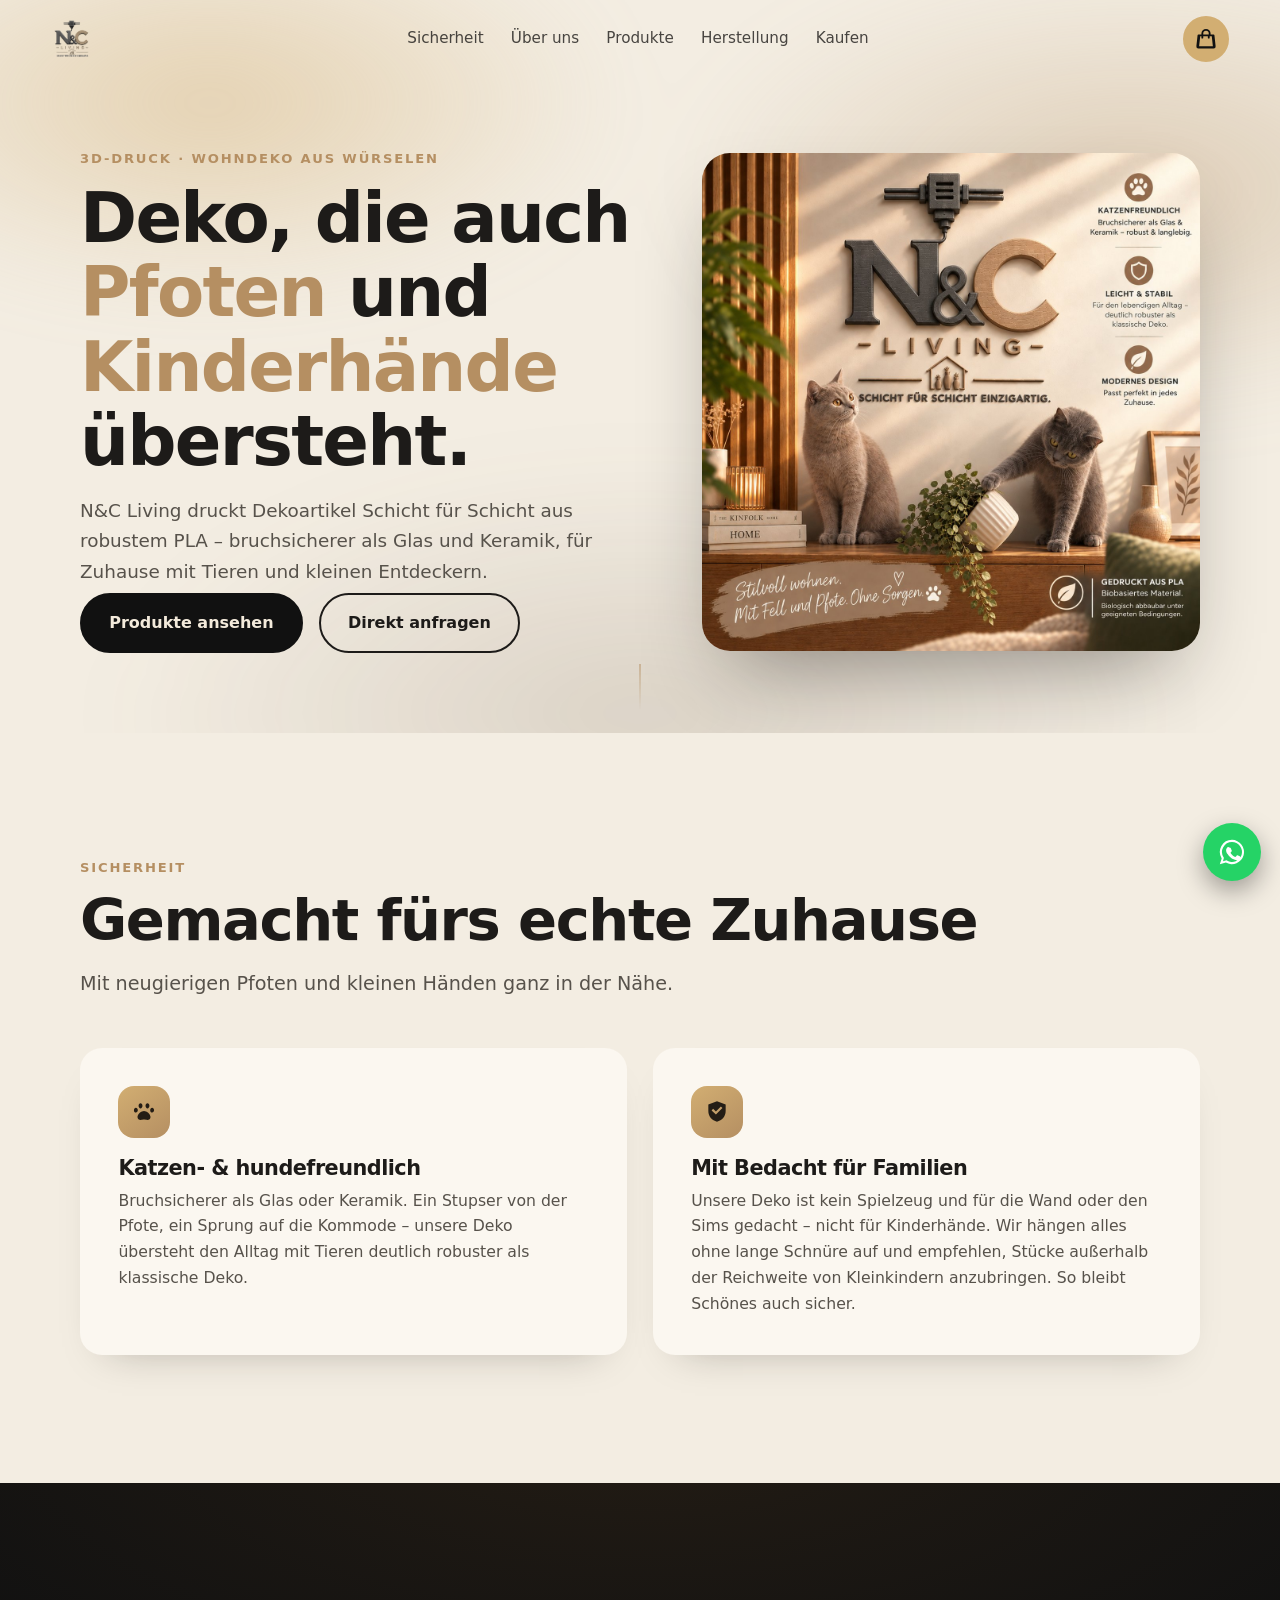
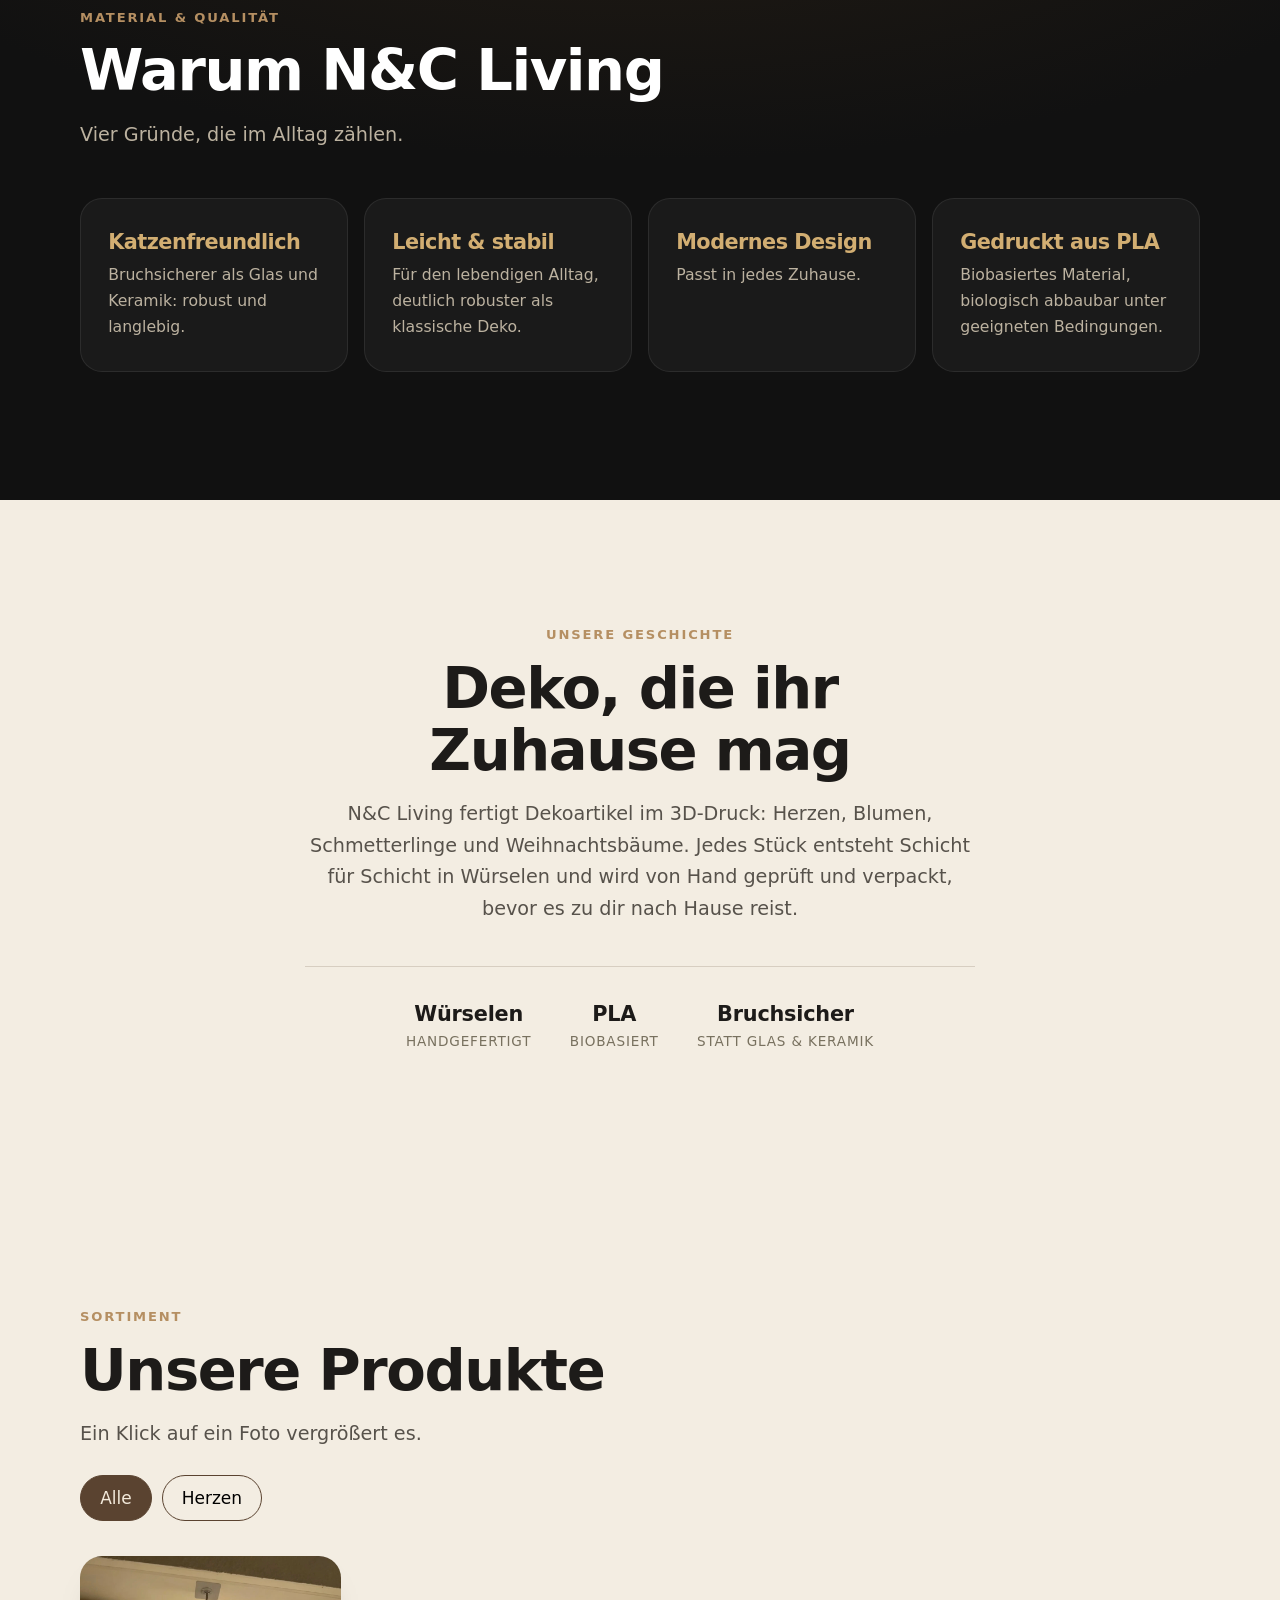
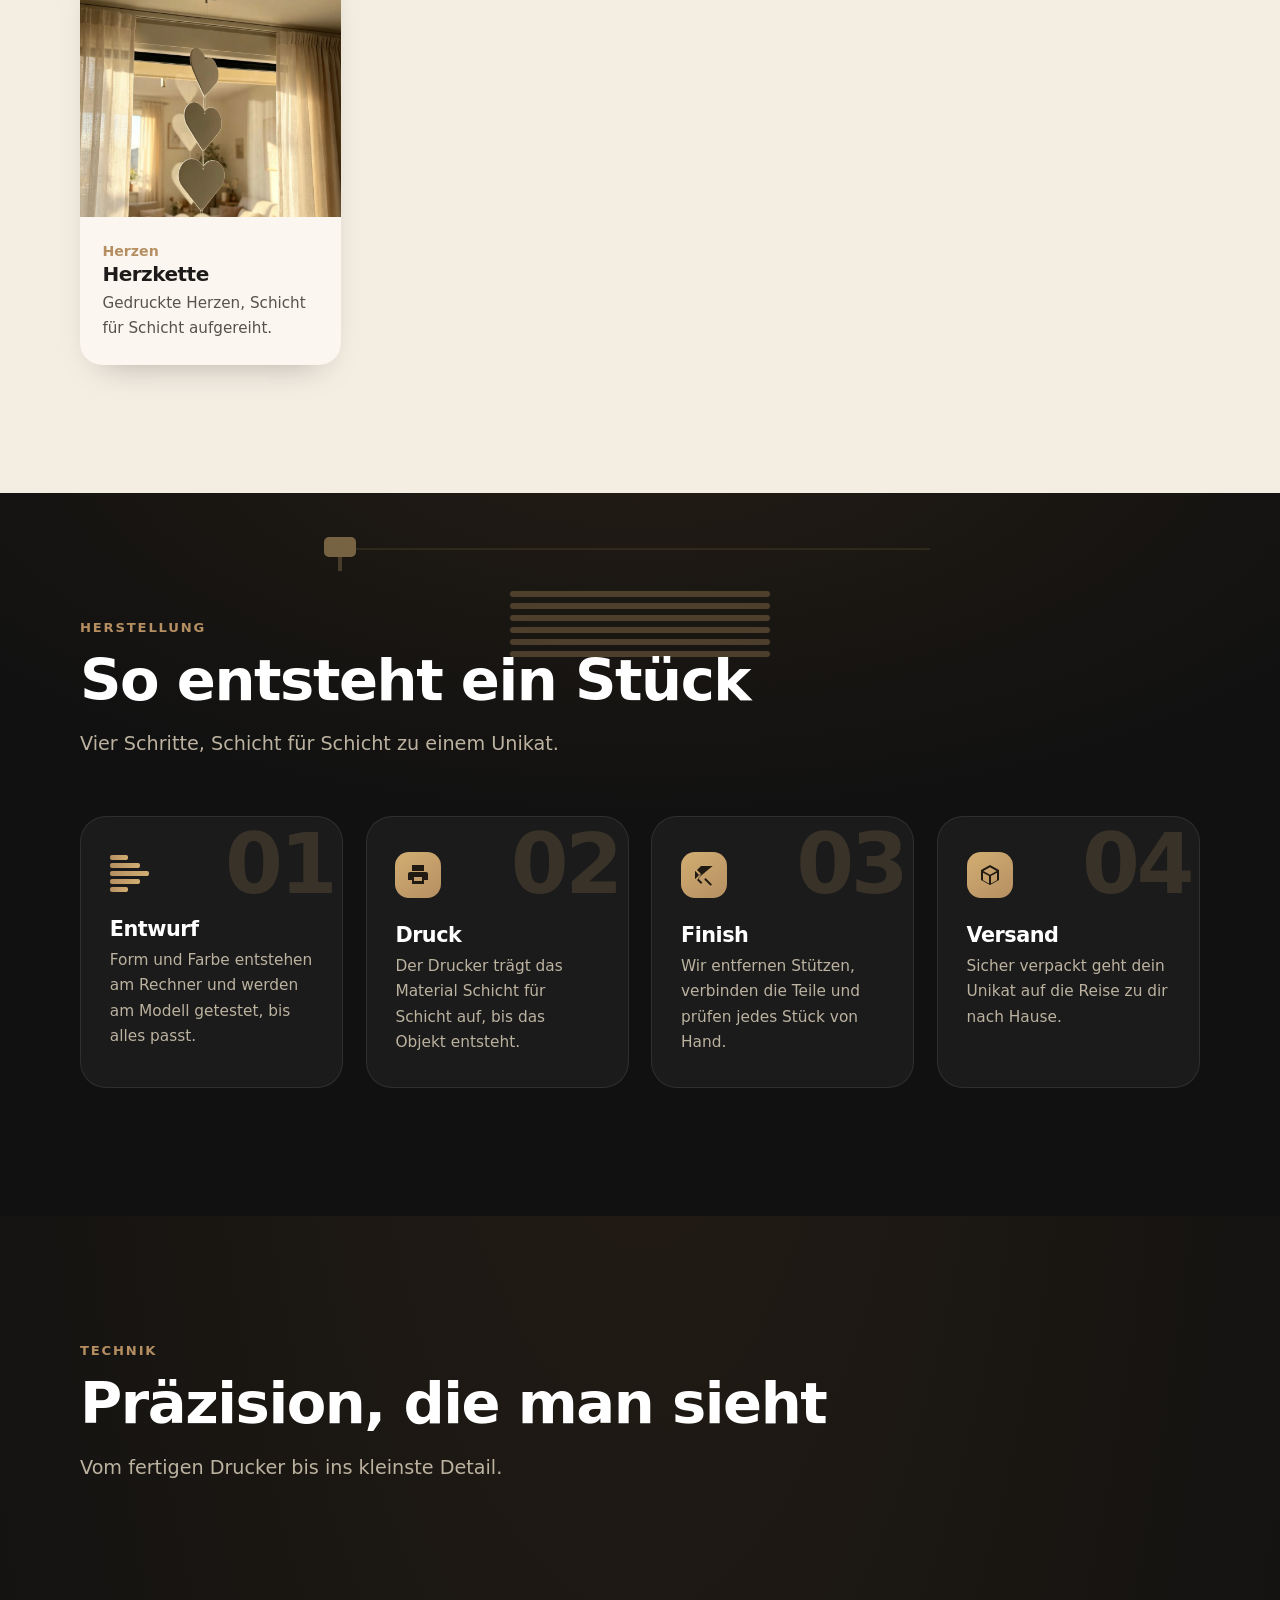
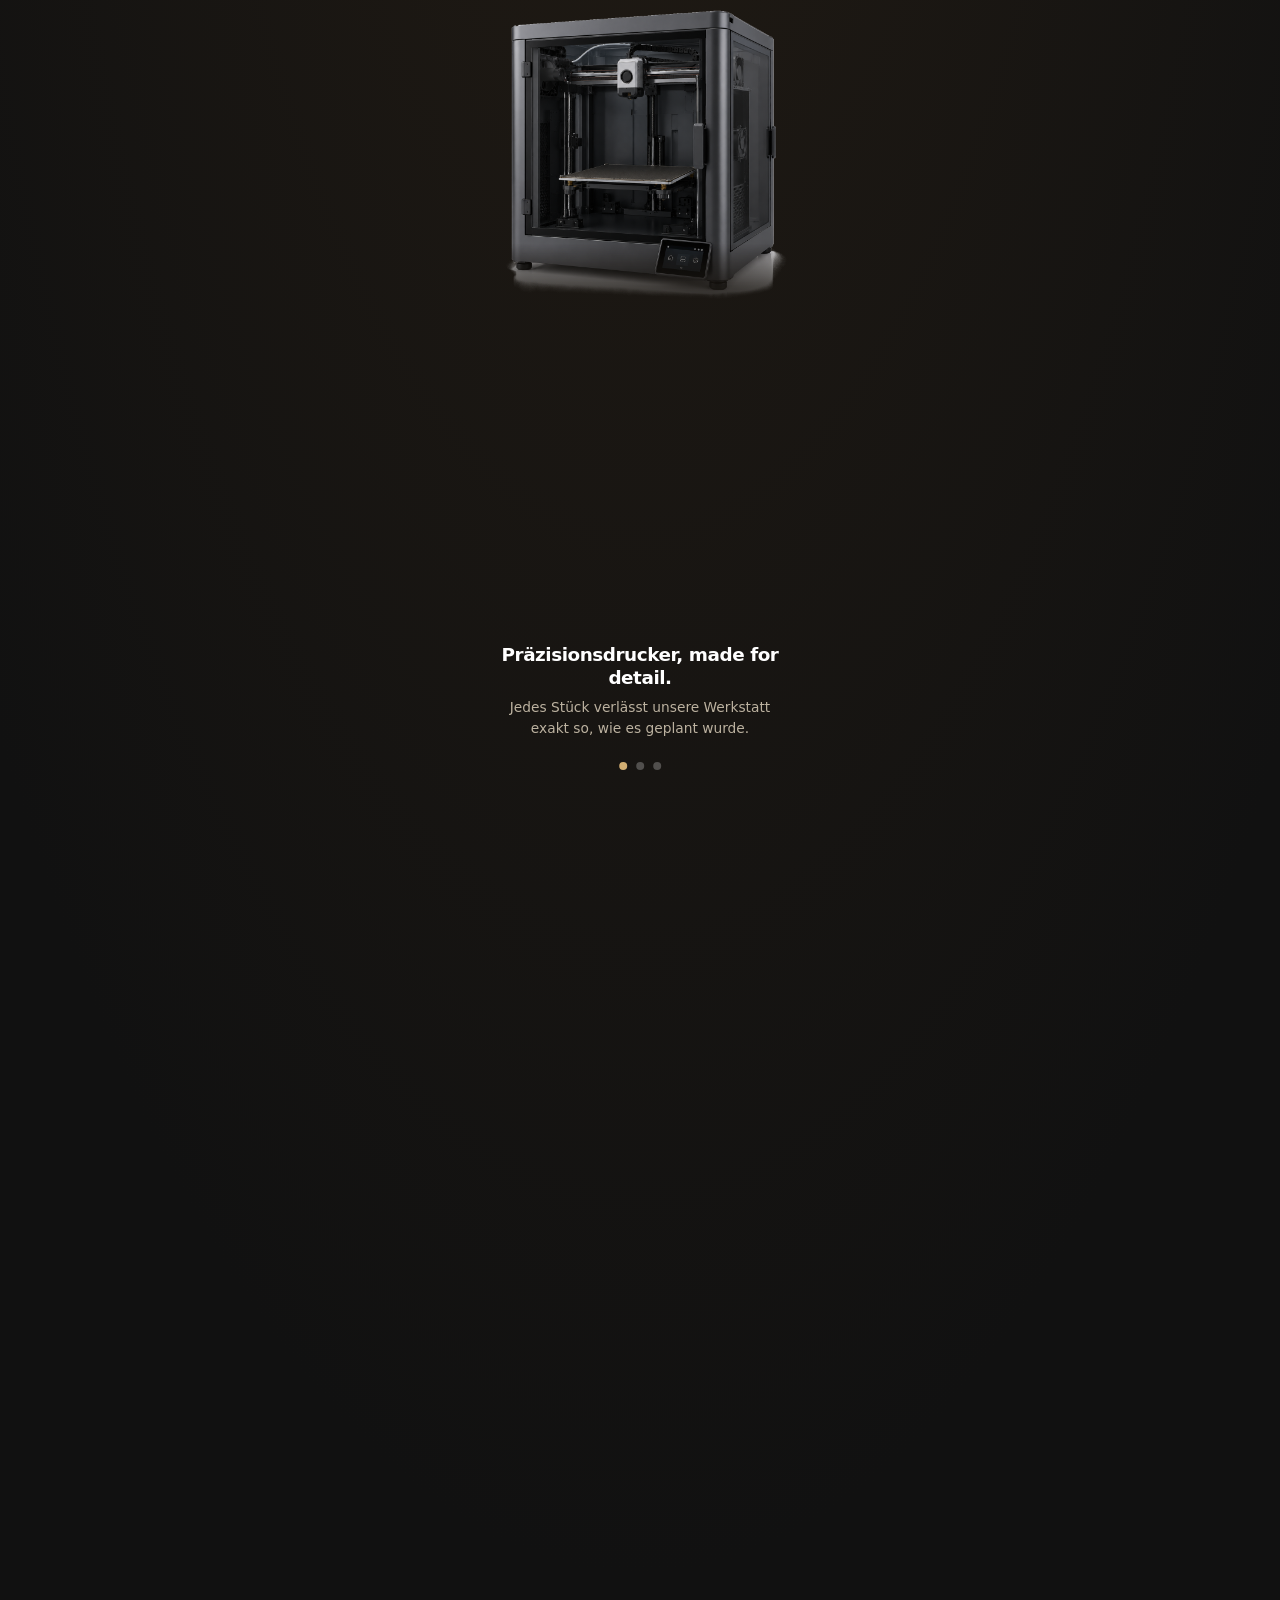
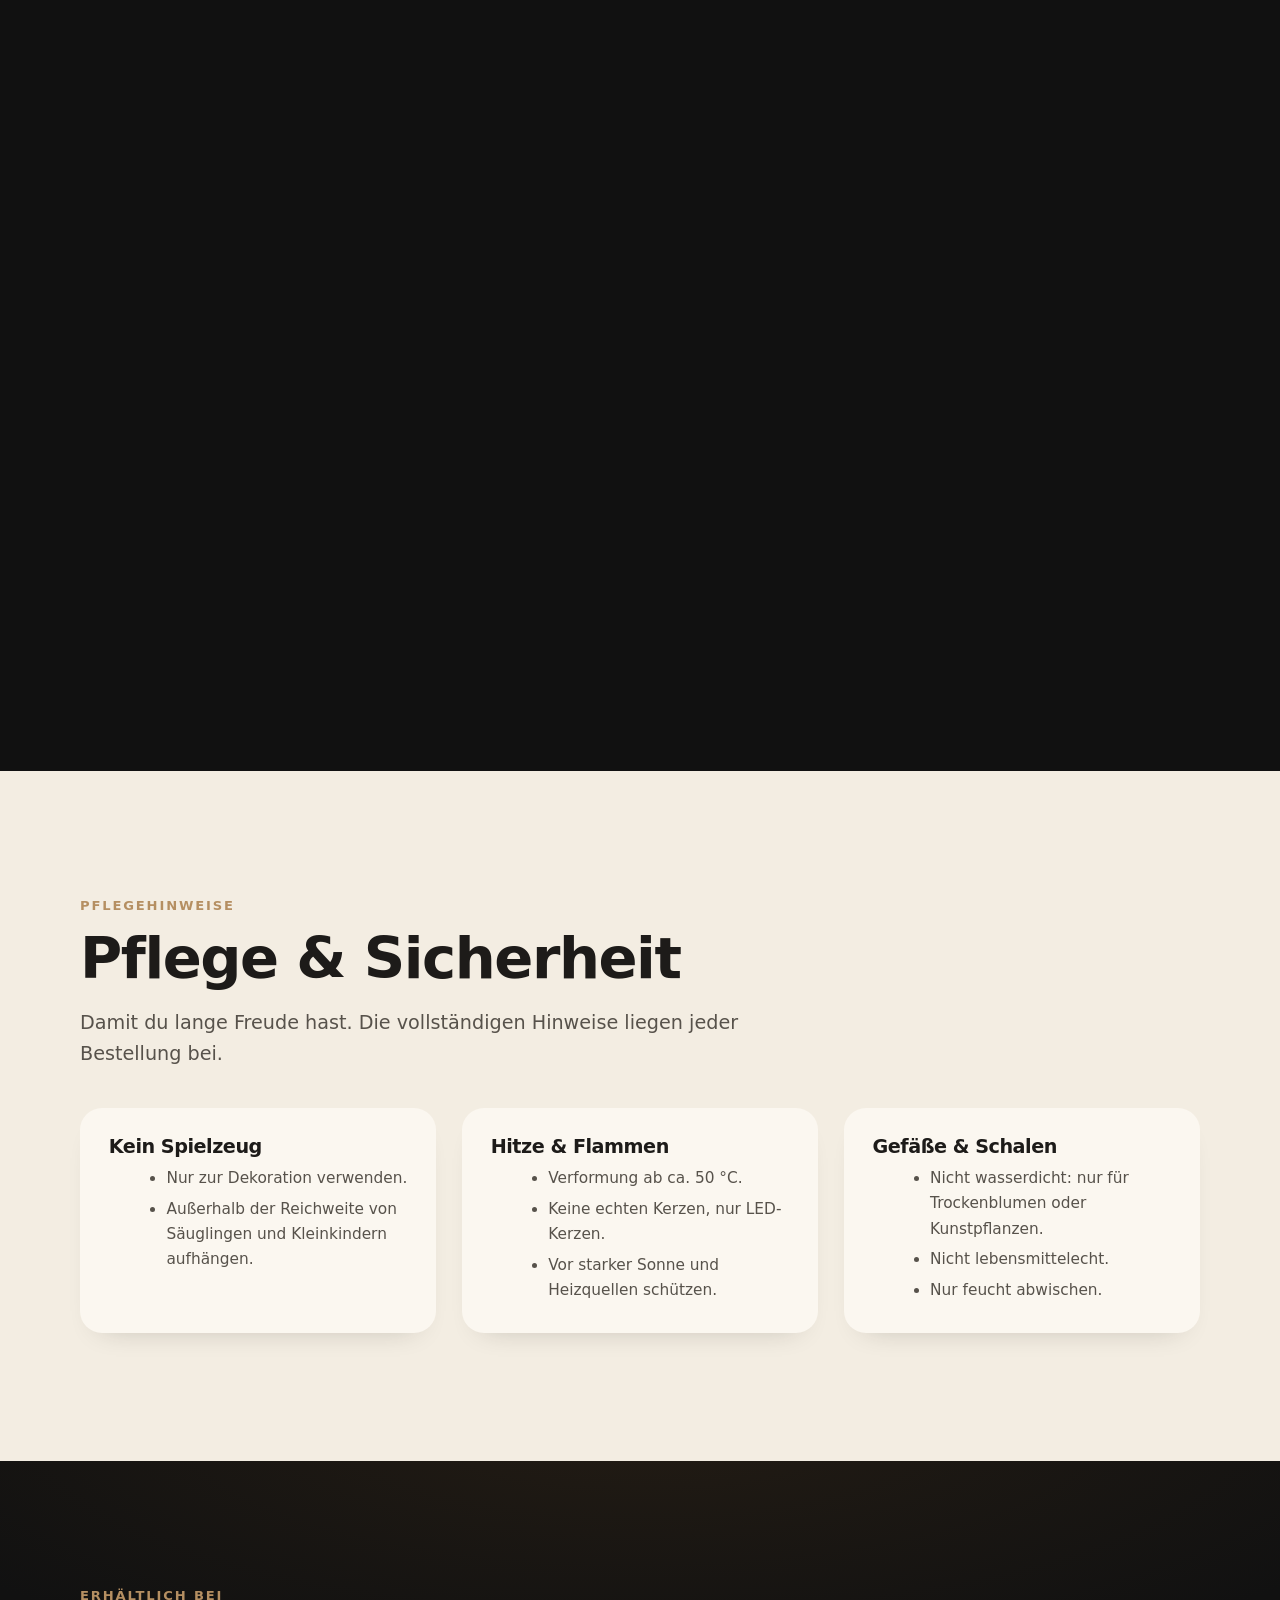
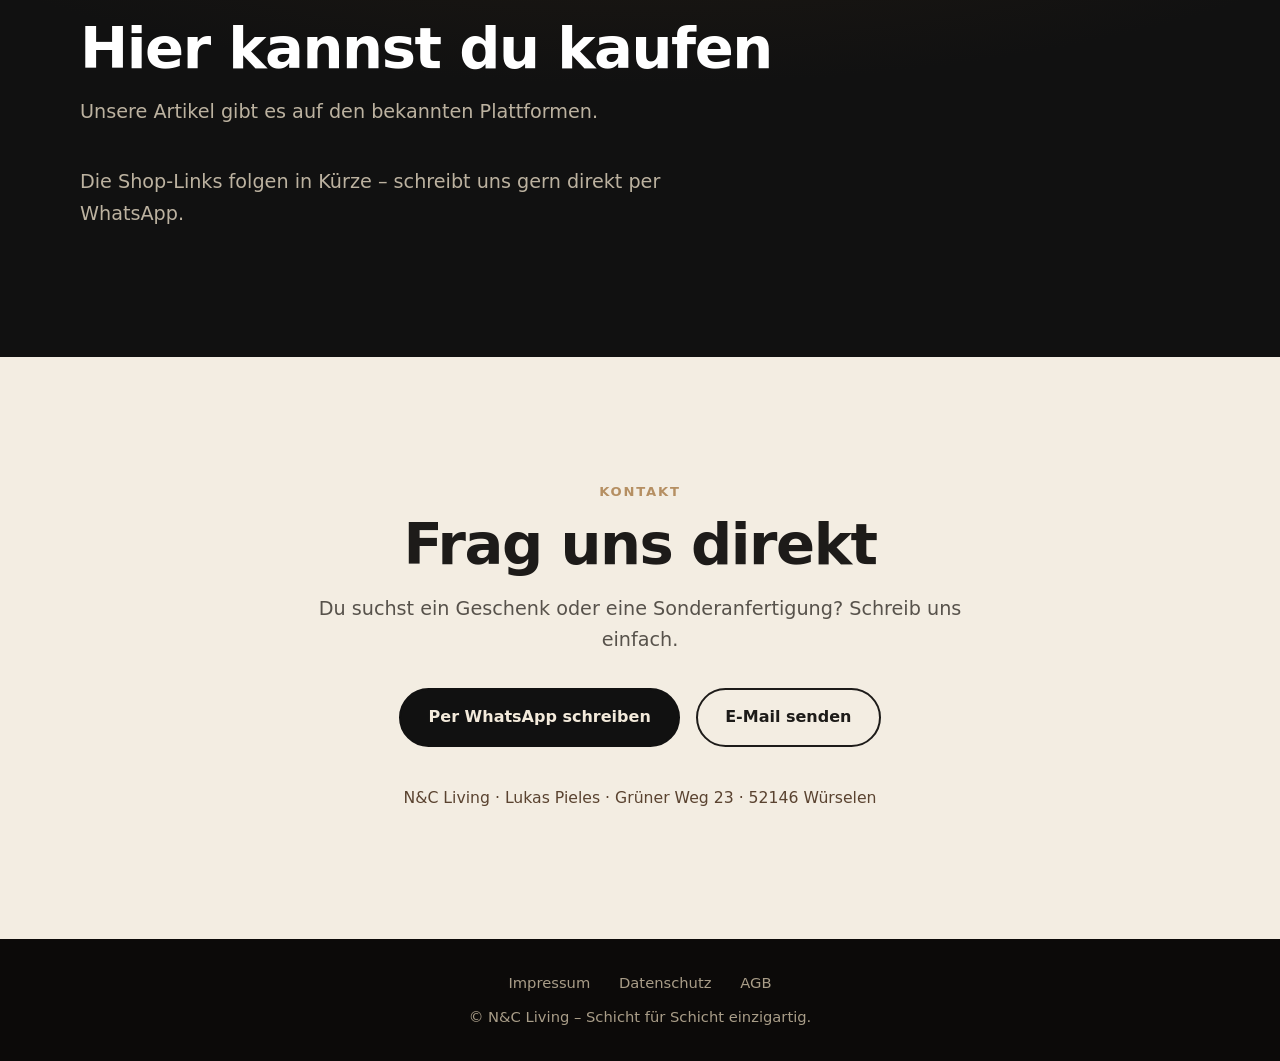
==== index.html @ dacf2cd3 "Add files via upload" ====
<!doctype html>
<html lang="de"><head><meta charset="utf-8"><meta name="viewport" content="width=device-width,initial-scale=1">
<title>N&amp;C Living – 3D-gedruckte Deko, Schicht für Schicht einzigartig</title>
<meta name="description" content="N&amp;C Living: handgefertigte 3D-Druck-Dekoartikel aus PLA. Robust, modern und katzenfreundlich. Handgefertigt in Würselen.">
<meta property="og:title" content="N&amp;C Living"><meta property="og:description" content="Schicht für Schicht einzigartig."><meta property="og:image" content="werbebild.jpg">
<link rel="icon" href="logo.png"><link rel="stylesheet" href="style.css"></head><body>
<div class="progress"></div>
<header class="bar"><a class="brand" href="#top"><img src="logo.png" alt="N&amp;C Living" class="brand-logo"></a>
<nav><a href="#familie">Sicherheit</a><a href="#ueber">Über uns</a><a href="#produkte">Produkte</a><a href="#ablauf">Herstellung</a><a href="#kaufen">Kaufen</a></nav>
<a class="btn gold icon-btn" href="#kaufen" aria-label="Zu unseren Verkaufsplattformen"><svg viewBox="0 0 24 24"><path d="M7 7V6a5 5 0 0 1 10 0v1h3.2a1 1 0 0 1 1 .9L22.5 20a2.2 2.2 0 0 1-2.2 2.4H3.7A2.2 2.2 0 0 1 1.5 20L2.8 7.9a1 1 0 0 1 1-.9H7Zm2 0h6V6a3 3 0 0 0-6 0v1ZM5.7 9l-1.2 11h15l-1.2-11h-2.3v1.5a1 1 0 1 1-2 0V9H9v1.5a1 1 0 1 1-2 0V9Z"/></svg></a></header>
<main id="top">
<section class="hero"><div class="aura" aria-hidden="true"></div><div class="wrap hero-grid">
<div class="hero-copy">
<p class="eyebrow rv">3D-Druck · Wohndeko aus Würselen</p>
<h1 class="rv">Deko, die auch <em>Pfoten</em> und <em>Kinderhände</em> übersteht.</h1>
<p class="lead rv">N&amp;C Living druckt Dekoartikel Schicht für Schicht aus robustem PLA – bruchsicherer als Glas und Keramik, für Zuhause mit Tieren und kleinen Entdeckern.</p>
<div class="cta rv"><a class="btn" href="#produkte">Produkte ansehen</a><a class="btn ghost" data-wa target="_blank" rel="noopener">Direkt anfragen</a></div>
</div>
<div class="hero-art rv"><img class="shot" src="werbebild.jpg" alt="N&amp;C Living Wanddeko mit zwei Katzen auf einer Kommode" width="1254" height="1254" loading="eager"></div>
</div><span class="down"></span></section>

<section id="familie"><div class="wrap"><p class="eyebrow rv">Sicherheit</p><h2 class="rv">Gemacht fürs echte Zuhause</h2>
<p class="lead rv">Mit neugierigen Pfoten und kleinen Händen ganz in der Nähe.</p>
<div class="fam-grid">
<div class="fam-card rv"><div class="fam-ic"><svg viewBox="0 0 24 24"><path d="M4.5 12.5c1 0 1.8-1 1.8-2.3S5.5 8 4.5 8s-1.8 1-1.8 2.3 .8 2.2 1.8 2.2Zm4.3-3.8c1 0 1.8-1.1 1.8-2.4S9.8 3.9 8.8 3.9 7 5 7 6.3s.8 2.4 1.8 2.4Zm6.4 0c1 0 1.8-1.1 1.8-2.4S16.2 3.9 15.2 3.9s-1.8 1.1-1.8 2.4.8 2.4 1.8 2.4Zm4.3 3.8c1 0 1.8-1 1.8-2.3S20.5 8 19.5 8s-1.8 1-1.8 2.3.8 2.2 1.8 2.2ZM12 11c-2.3 0-6 2.7-6 5.6 0 1.7 1.3 2.8 3 2.8.9 0 1.6-.4 3-.4s2.1.4 3 .4c1.7 0 3-1.1 3-2.8 0-2.9-3.7-5.6-6-5.6Z"/></svg></div>
<h3>Katzen- &amp; hundefreundlich</h3><p>Bruchsicherer als Glas oder Keramik. Ein Stupser von der Pfote, ein Sprung auf die Kommode – unsere Deko übersteht den Alltag mit Tieren deutlich robuster als klassische Deko.</p></div>
<div class="fam-card rv"><div class="fam-ic"><svg viewBox="0 0 24 24"><path d="M12 2 4 5v6c0 5 3.4 8.7 8 9.9 4.6-1.2 8-4.9 8-9.9V5Zm-1 12.4L7 10.5l1.4-1.4L11 11.6l4.6-4.6L17 8.4Z"/></svg></div>
<h3>Mit Bedacht für Familien</h3><p>Unsere Deko ist kein Spielzeug und für die Wand oder den Sims gedacht – nicht für Kinderhände. Wir hängen alles ohne lange Schnüre auf und empfehlen, Stücke außerhalb der Reichweite von Kleinkindern anzubringen. So bleibt Schönes auch sicher.</p></div>
</div></div></section>

<section class="dark"><div class="wrap"><p class="eyebrow rv">Material &amp; Qualität</p><h2 class="rv">Warum N&amp;C Living</h2><p class="lead rv">Vier Gründe, die im Alltag zählen.</p>
<div class="feat"><div class="rv"><h3>Katzenfreundlich</h3><p>Bruchsicherer als Glas und Keramik: robust und langlebig.</p></div>
<div class="rv"><h3>Leicht &amp; stabil</h3><p>Für den lebendigen Alltag, deutlich robuster als klassische Deko.</p></div>
<div class="rv"><h3>Modernes Design</h3><p>Passt in jedes Zuhause.</p></div>
<div class="rv"><h3>Gedruckt aus PLA</h3><p>Biobasiertes Material, biologisch abbaubar unter geeigneten Bedingungen.</p></div></div></div></section>

<section id="ueber"><div class="wrap"><div class="story rv"><p class="eyebrow">Unsere Geschichte</p><h2>Deko, die ihr Zuhause mag</h2>
<p class="lead">N&amp;C Living fertigt Dekoartikel im 3D-Druck: Herzen, Blumen, Schmetterlinge und Weihnachtsbäume. Jedes Stück entsteht Schicht für Schicht in Würselen und wird von Hand geprüft und verpackt, bevor es zu dir nach Hause reist.</p>
<div class="stats">
<div><b>Würselen</b><span>Handgefertigt</span></div>
<div><b>PLA</b><span>Biobasiert</span></div>
<div><b>Bruchsicher</b><span>Statt Glas &amp; Keramik</span></div>
</div></div></div></section>

<section id="produkte"><div class="wrap"><p class="eyebrow rv">Sortiment</p><h2 class="rv">Unsere Produkte</h2><p class="lead rv">Ein Klick auf ein Foto vergrößert es.</p>
<div class="filter" id="filter"></div><div class="grid" id="grid"></div></div></section>

<section id="ablauf" class="dark process"><div class="printer-anim" aria-hidden="true"><svg viewBox="0 0 600 130" preserveAspectRatio="xMidYMid meet">
<line class="rail" x1="10" y1="16" x2="590" y2="16"/>
<g class="head"><rect x="-16" y="4" width="32" height="20" rx="5"/><rect x="-2" y="24" width="4" height="14"/></g>
<g class="layers-anim"><rect class="lbar" x="170" y="118" width="260" height="6" rx="3"/><rect class="lbar" x="170" y="106" width="260" height="6" rx="3"/><rect class="lbar" x="170" y="94" width="260" height="6" rx="3"/><rect class="lbar" x="170" y="82" width="260" height="6" rx="3"/><rect class="lbar" x="170" y="70" width="260" height="6" rx="3"/><rect class="lbar" x="170" y="58" width="260" height="6" rx="3"/></g>
</svg></div><div class="wrap">
<p class="eyebrow rv">Herstellung</p><h2 class="rv">So entsteht ein Stück</h2><p class="lead rv">Vier Schritte, Schicht für Schicht zu einem Unikat.</p>
<div class="steps">
<div class="step rv"><span class="num">01</span><div class="layers" aria-hidden="true"><i></i><i></i><i></i><i></i><i></i></div><h3>Entwurf</h3><p>Form und Farbe entstehen am Rechner und werden am Modell getestet, bis alles passt.</p></div>
<div class="step rv"><span class="num">02</span><div class="ic"><svg viewBox="0 0 24 24"><path d="M6 2h12v6H6zM4 9h16a2 2 0 0 1 2 2v6h-4v4H6v-4H2v-6a2 2 0 0 1 2-2Zm4 9h8v-4H8Z"/></svg></div><h3>Druck</h3><p>Der Drucker trägt das Material Schicht für Schicht auf, bis das Objekt entsteht.</p></div>
<div class="step rv"><span class="num">03</span><div class="ic"><svg viewBox="0 0 24 24"><path d="M9 3 5 7l4 4-1.4 1.4L3 7.8v8.4l4.6-4.6L9 13l-4 4 4 4 1.4-1.4L6 15.2 20.6 3zm4.6 12L20 21.4 18.6 22.8 12.2 16.4Z"/></svg></div><h3>Finish</h3><p>Wir entfernen Stützen, verbinden die Teile und prüfen jedes Stück von Hand.</p></div>
<div class="step rv"><span class="num">04</span><div class="ic"><svg viewBox="0 0 24 24"><path d="m12 2 9 5v10l-9 5-9-5V7Zm0 2.3L5.3 8 12 11.7 18.7 8Zm-7 5.4v7.6l6 3.3v-7.6Zm14 0-6 3.3v7.6l6-3.3Z"/></svg></div><h3>Versand</h3><p>Sicher verpackt geht dein Unikat auf die Reise zu dir nach Hause.</p></div>
</div>
</div></section>

<section id="technik" class="dark">
<div class="wrap"><p class="eyebrow rv">Technik</p><h2 class="rv">Präzision, die man sieht</h2><p class="lead rv">Vom fertigen Drucker bis ins kleinste Detail.</p></div>
<div class="rs" id="rs">
<div class="rs-sticky">
<div class="rs-stage">
<img class="rs-img" src="printer-assembled.png" alt="Unser 3D-Drucker, komplett aufgebaut" loading="eager" width="1100" height="1100">
<img class="rs-img" src="printer-explosion.png" alt="Der gleiche Drucker, Bauteil für Bauteil" loading="lazy" width="1100" height="1005">
<img class="rs-img" src="nozzle-dark.jpg" alt="Die Druckdüse aus der Nähe" loading="lazy" width="900" height="900">
<svg class="rs-filament" viewBox="0 0 160 260" aria-hidden="true"><path d="M80,0 C80,36 94,52 86,84 C78,116 62,130 71,158 C79,184 99,188 94,208 C90,226 68,230 62,216 C57,204 68,200 74,208" fill="none"/></svg>
</div>
<div class="rs-cap"><h3>Präzisionsdrucker, made for detail.</h3><p>Jedes Stück verlässt unsere Werkstatt exakt so, wie es geplant wurde.</p></div>
<div class="rs-cap"><h3>Bis ins letzte Bauteil durchdacht.</h3><p>Jede Schiene, jede Schraube sorgfältig verbaut – für einen Druck, der Schicht für Schicht stimmt.</p></div>
<div class="rs-cap rs-cap-temp"><h3>Die richtige Temperatur macht den Unterschied.</h3>
<div class="bullets">
<ul class="bl-left"><li>PLA – biologisch abbaubares Material</li><li>Schmelztemperatur ca. 190–220&nbsp;°C</li></ul>
<ul class="bl-right"><li>Druckbett ca. 50–60&nbsp;°C vorgeheizt</li><li>Schicht für Schicht exakt platziert</li></ul>
</div></div>
<div class="rs-dots"><span></span><span></span><span></span></div>
</div>
</div>
</section>

<section id="pflege"><div class="wrap"><p class="eyebrow rv">Pflegehinweise</p><h2 class="rv">Pflege &amp; Sicherheit</h2><p class="lead rv">Damit du lange Freude hast. Die vollständigen Hinweise liegen jeder Bestellung bei.</p>
<div class="care"><div class="rv"><h3>Kein Spielzeug</h3><ul><li>Nur zur Dekoration verwenden.</li><li>Außerhalb der Reichweite von Säuglingen und Kleinkindern aufhängen.</li></ul></div>
<div class="rv"><h3>Hitze &amp; Flammen</h3><ul><li>Verformung ab ca. 50 °C.</li><li>Keine echten Kerzen, nur LED-Kerzen.</li><li>Vor starker Sonne und Heizquellen schützen.</li></ul></div>
<div class="rv"><h3>Gefäße &amp; Schalen</h3><ul><li>Nicht wasserdicht: nur für Trockenblumen oder Kunstpflanzen.</li><li>Nicht lebensmittelecht.</li><li>Nur feucht abwischen.</li></ul></div></div></div></section>

<section id="kaufen" class="dark"><div class="wrap"><p class="eyebrow rv">Erhältlich bei</p><h2 class="rv">Hier kannst du kaufen</h2><p class="lead rv">Unsere Artikel gibt es auf den bekannten Plattformen.</p><div class="shops" id="shops"></div></div></section>

<section id="kontakt" class="contact"><div class="wrap"><p class="eyebrow rv">Kontakt</p><h2 class="rv">Frag uns direkt</h2>
<p class="lead rv">Du suchst ein Geschenk oder eine Sonderanfertigung? Schreib uns einfach.</p>
<div class="cta rv"><a class="btn" data-wa target="_blank" rel="noopener">Per WhatsApp schreiben</a><a class="btn ghost" data-mail>E-Mail senden</a></div>
<p class="addr rv">N&amp;C Living · Lukas Pieles · Grüner Weg 23 · 52146 Würselen</p></div></section>
</main>
<a class="wa" data-wa target="_blank" rel="noopener" aria-label="WhatsApp"><svg viewBox="0 0 32 32"><path d="M16 3a13 13 0 0 0-11 19.8L3 29l6.400-1.700A13 13 0 1 0 16 3zm0 2.400a10.600 10.600 0 1 1-5.400 19.700l-.4-.2-3.800 1 1-3.700-.3-.4A10.600 10.600 0 0 1 16 5.400zm-4 5.300c-.3 0-.7.100-1 .5-.400.400-1.300 1.300-1.300 3.100s1.400 3.700 1.600 3.900c.2.300 2.600 4.100 6.400 5.600 3.200 1.200 3.800 1 4.500.9.700-.1 2.200-.9 2.500-1.800.3-.9.300-1.600.2-1.800-.1-.2-.3-.3-.7-.5l-2.300-1.100c-.3-.1-.6-.2-.8.200-.2.300-.9 1.100-1.100 1.300-.2.200-.4.300-.7.100-.4-.2-1.500-.5-2.800-1.700-1-.9-1.700-2-1.900-2.400-.2-.4 0-.6.200-.7l.5-.6c.2-.2.200-.4.400-.6.100-.3.100-.5 0-.7l-1-2.400c-.3-.6-.5-.5-.8-.5z"/></svg></a>
<div class="lb" id="lb"><button class="lb-nav lb-prev" aria-label="Vorheriges Bild">&#8249;</button><img alt=""><button class="lb-nav lb-next" aria-label="Nächstes Bild">&#8250;</button><span class="lb-count"></span></div>
<footer class="foot"><a href="impressum.html">Impressum</a><a href="datenschutz.html">Datenschutz</a><a href="agb.html">AGB</a><p>© N&amp;C Living – Schicht für Schicht einzigartig.</p></footer>
<script src="config.js"></script><script src="script.js"></script></body></html>
---- style.css ----
:root{--cream:#f3ede2;--sand:#e2d3bc;--ink:#1d1b19;--coal:#111;--tan:#b58f62;--gold:#d2ae72;--brown:#5a4330;--serif:Georgia,"Iowan Old Style","Palatino Linotype",serif;--sans:-apple-system,"SF Pro Display",system-ui,"Segoe UI",Roboto,sans-serif;--r:22px}
*{box-sizing:border-box;margin:0}html{scroll-behavior:smooth;scroll-padding-top:76px}
body{font:17px/1.65 var(--sans);color:var(--ink);background:var(--cream);-webkit-font-smoothing:antialiased}
img{max-width:100%;display:block}a{color:inherit}
:focus-visible{outline:3px solid var(--tan);outline-offset:3px}
h1,h2,h3{font-family:var(--sans);font-weight:800;letter-spacing:-.025em;line-height:1.08}
h1{font-size:clamp(2.5rem,6vw,4.3rem);margin-bottom:1.1rem}
h2{font-size:clamp(2.1rem,5vw,3.6rem);margin-bottom:1rem;font-weight:700}
.eyebrow{font:700 .82rem/1 var(--sans);letter-spacing:.14em;text-transform:uppercase;color:var(--tan);margin-bottom:1rem}
.wrap{width:min(1120px,92%);margin:auto}
section{padding:clamp(4.5rem,10vw,9rem) 0}
.lead{max-width:56ch;font-size:1.2rem;color:#57524b;font-weight:400}
.progress{position:fixed;inset:0 auto auto 0;height:3px;width:100%;transform-origin:0 50%;transform:scaleX(0);background:linear-gradient(90deg,var(--tan),var(--gold));z-index:60}
.bar{position:fixed;inset:0 0 auto;display:flex;justify-content:space-between;align-items:center;padding:1rem 4%;z-index:50;transition:.35s}
.bar.on{background:rgba(243,237,226,.75);backdrop-filter:saturate(180%) blur(16px);box-shadow:0 1px 0 rgba(0,0,0,.06)}
.brand{font:600 1.3rem var(--serif);text-decoration:none;letter-spacing:.05em;display:flex;align-items:center}.brand span{color:var(--tan)}
.brand-logo{height:42px;width:auto;display:block}
.bar nav{display:flex;gap:1.7rem}.bar nav a{text-decoration:none;font-size:.95rem;font-weight:500;opacity:.8;transition:.2s}.bar nav a:hover{opacity:1}
.btn{display:inline-block;padding:.9rem 1.7rem;border-radius:999px;background:var(--coal);color:#f3eadb;text-decoration:none;font-weight:600;border:2px solid var(--coal);transition:.3s cubic-bezier(.2,.8,.2,1);cursor:pointer;font-size:1rem}
.btn:hover{background:var(--tan);border-color:var(--tan);transform:translateY(-2px) scale(1.02)}
.btn.gold{background:var(--gold);border-color:var(--gold);color:var(--coal)}.btn.gold:hover{background:#f0cf94}
.btn.ghost{background:transparent;color:inherit;border-color:currentColor}.btn.ghost:hover{background:var(--gold);color:var(--coal);border-color:var(--gold)}
.icon-btn{width:46px;height:46px;padding:0;display:grid;place-items:center;border-radius:50%}
.icon-btn svg{width:22px;height:22px;fill:currentColor}
/* Hero */
.hero{position:relative;overflow:hidden;background:var(--cream);padding:9.5rem 0 5rem}
.aura{position:absolute;inset:-10%;z-index:0;background:radial-gradient(38% 32% at 22% 20%,rgba(210,174,114,.45),transparent 70%),radial-gradient(42% 36% at 82% 30%,rgba(181,143,98,.35),transparent 70%),radial-gradient(50% 42% at 50% 90%,rgba(90,67,48,.16),transparent 70%);filter:blur(40px);animation:drift 22s ease-in-out infinite alternate}
@keyframes drift{to{transform:translate(2%,-3%) scale(1.06)}}
.hero-grid{position:relative;z-index:1;display:grid;grid-template-columns:1.05fr .95fr;gap:clamp(2rem,6vw,4.5rem);align-items:center;text-align:left}
.hero-copy em{font-style:normal;color:var(--tan)}
.hero .lead{font-size:1.15rem}
.hero .cta{display:flex;gap:1rem;flex-wrap:wrap;margin-top:.4rem}
.hero-art{position:relative}
.hero-art .shot{width:100%;height:auto;display:block;border-radius:28px;box-shadow:0 40px 80px -30px rgba(20,15,10,.45)}
.hero .down{position:absolute;bottom:1.4rem;left:50%;translate:-50% 0;width:1px;height:46px;background:linear-gradient(var(--tan),transparent);animation:drip 2s infinite;z-index:1}
@keyframes drip{50%{height:20px}}
@media(max-width:900px){.hero-grid{grid-template-columns:1fr;text-align:center}.hero .cta{justify-content:center}}
/* Über uns */
.story{max-width:62ch;margin:auto;text-align:center}
.story .eyebrow{display:block}
.stats{display:flex;gap:2.4rem;justify-content:center;flex-wrap:wrap;margin-top:2.6rem;padding-top:2.2rem;border-top:1px solid rgba(90,67,48,.18)}
.stats div{text-align:center}.stats b{display:block;font:700 1.3rem var(--sans);letter-spacing:-.01em}.stats span{font-size:.85rem;color:#78715f;text-transform:uppercase;letter-spacing:.06em}
/* Familie/Haustiere */
.fam-grid{display:grid;grid-template-columns:repeat(auto-fit,minmax(280px,1fr));gap:1.6rem;margin-top:3rem}
.fam-card{background:#fbf7f0;border-radius:var(--r);padding:2.4rem;box-shadow:0 20px 40px -28px rgba(30,25,20,.35);transition:.35s cubic-bezier(.2,.8,.2,1)}
.fam-card:hover{transform:translateY(-6px);box-shadow:0 30px 50px -25px rgba(30,25,20,.4)}
.fam-ic{width:52px;height:52px;border-radius:16px;background:linear-gradient(145deg,var(--gold),var(--tan));display:grid;place-items:center;margin-bottom:1.2rem}
.fam-ic svg{width:26px;height:26px;fill:#241d15}
.fam-card h3{font-size:1.3rem;margin-bottom:.5rem}.fam-card p{color:#57524b;font-size:.98rem}
/* Vorteile (dunkel) */
.dark{background:radial-gradient(120% 100% at 50% -10%,#231c14,var(--coal) 55%);color:#efe5d3}
.dark h2{color:#fff}.dark .lead{color:#bcb2a0}
.feat{display:grid;grid-template-columns:repeat(auto-fit,minmax(230px,1fr));gap:1rem;margin-top:3rem}
.feat div{background:rgba(255,255,255,.04);border:1px solid rgba(255,255,255,.08);border-radius:var(--r);padding:2rem 1.7rem;transition:.35s}
.feat div:hover{background:rgba(255,255,255,.07);transform:translateY(-4px)}
.feat h3{font-size:1.3rem;color:var(--gold);margin-bottom:.5rem}.feat p{color:#bcb2a0;font-size:.98rem}
/* Produkte */
.filter{display:flex;gap:.6rem;flex-wrap:wrap;margin:1.6rem 0 2.2rem}
.filter button{font:inherit;padding:.5rem 1.2rem;border-radius:999px;border:1.5px solid var(--brown);background:transparent;cursor:pointer;transition:.25s;font-weight:500}
.filter button.act,.filter button:hover{background:var(--brown);color:#f3eadb}
.grid{display:grid;grid-template-columns:repeat(auto-fill,minmax(250px,1fr));gap:1.6rem}
.card{background:#fbf7f0;border-radius:var(--r);overflow:hidden;box-shadow:0 16px 34px -22px rgba(30,25,20,.4);transition:.4s cubic-bezier(.2,.8,.2,1);cursor:zoom-in;text-align:left;border:0;font:inherit;color:inherit;padding:0}
.card:hover{transform:translateY(-8px);box-shadow:0 34px 50px -24px rgba(30,25,20,.45)}
.card .im{aspect-ratio:1;background:linear-gradient(160deg,var(--sand),#efe2c9);display:grid;place-items:center;overflow:hidden;font:italic 1rem var(--serif);color:var(--brown);position:relative}
.card .im .count{position:absolute;right:.6rem;bottom:.6rem;background:rgba(17,17,17,.72);color:#f3eadb;font:600 .78rem var(--sans);padding:.25rem .55rem;border-radius:999px;letter-spacing:.02em}
.card img{width:100%;height:100%;object-fit:cover;transition:scale .6s}.card:hover img{scale:1.06}
.card .tx{padding:1.2rem 1.4rem 1.5rem}.card h3{font-size:1.25rem}.card small{color:var(--tan);font-weight:600}.card p{font-size:.95rem;margin-top:.3rem;color:#57524b}
.card a{font-weight:600;font-size:.92rem;display:inline-block;margin-top:.6rem}
.lb{position:fixed;inset:0;background:rgba(15,12,10,.94);display:none;place-items:center;z-index:80;padding:5vw;cursor:default}.lb.open{display:grid}.lb img{max-height:88vh;border-radius:var(--r);cursor:zoom-out}
.lb-nav{position:fixed;top:50%;translate:0 -50%;width:52px;height:52px;border-radius:50%;border:0;background:rgba(255,255,255,.12);color:#fff;font-size:1.8rem;line-height:1;display:none;place-items:center;cursor:pointer;transition:.2s}
.lb-nav:hover{background:rgba(255,255,255,.24)}
.lb-prev{left:1.2rem}.lb-next{right:1.2rem}
.lb-count{position:fixed;bottom:1.4rem;left:50%;translate:-50% 0;color:#cbbfa9;font:600 .85rem var(--sans);letter-spacing:.04em}
/* Ablauf – spektakulär */
.process{position:relative;overflow:hidden}
.printer-anim{position:absolute;top:2.5rem;left:50%;translate:-50% 0;width:min(600px,90%);opacity:.5;pointer-events:none;z-index:0}
.printer-anim svg{width:100%;height:auto;overflow:visible}
.printer-anim .rail{stroke:rgba(210,174,114,.3);stroke-width:1.5}
.printer-anim .head{fill:var(--gold);animation:head-move 3.6s cubic-bezier(.45,0,.55,1) infinite}
.printer-anim .head rect:last-child{fill:rgba(210,174,114,.5)}
@keyframes head-move{0%,100%{transform:translateX(30px)}50%{transform:translateX(570px)}}
.printer-anim .lbar{fill:rgba(210,174,114,.55);transform-origin:300px 121px;animation:lb-grow 3.6s ease-in-out infinite}
.printer-anim .lbar:nth-child(1){animation-delay:0s}
.printer-anim .lbar:nth-child(2){animation-delay:.15s}
.printer-anim .lbar:nth-child(3){animation-delay:.3s}
.printer-anim .lbar:nth-child(4){animation-delay:.45s}
.printer-anim .lbar:nth-child(5){animation-delay:.6s}
.printer-anim .lbar:nth-child(6){animation-delay:.75s}
@keyframes lb-grow{0%,15%{opacity:0;transform:scaleX(.4)}30%,85%{opacity:1;transform:scaleX(1)}100%{opacity:0;transform:scaleX(1)}}
.process .wrap{position:relative;z-index:1}
.steps{display:grid;grid-template-columns:repeat(auto-fit,minmax(230px,1fr));gap:1.4rem;margin-top:3.5rem;position:relative}
.step{position:relative;background:rgba(255,255,255,.045);border:1px solid rgba(255,255,255,.09);border-radius:26px;padding:2.2rem 1.8rem 2rem;overflow:hidden;transition:.4s cubic-bezier(.2,.8,.2,1)}
.step:hover{transform:translateY(-8px) scale(1.015);border-color:rgba(210,174,114,.5);box-shadow:0 30px 60px -25px rgba(0,0,0,.6)}
.step .num{position:absolute;top:.4rem;right:.5rem;font:800 5.2rem/1 var(--sans);color:rgba(210,174,114,.16);letter-spacing:-.04em;pointer-events:none}
.step h3{font-size:1.3rem;color:#fff;margin:1.6rem 0 .5rem}.step p{color:#bcb2a0;font-size:.96rem}
.step .ic{width:46px;height:46px;border-radius:14px;background:linear-gradient(145deg,var(--gold),var(--tan));display:grid;place-items:center;position:relative;z-index:1}
.step .ic svg{width:24px;height:24px;fill:#211a12}
.step .layers{width:46px;height:40px;display:flex;flex-direction:column-reverse;gap:3px;position:relative;z-index:1}
.step .layers i{display:block;height:5px;border-radius:2px;background:linear-gradient(90deg,var(--tan),var(--gold));width:0;transition:width .5s ease}
/* Scroll-Story "Präzision" – Basisversion (ohne JS/bei reduzierter Bewegung: normale Bilder untereinander) */
.rs-sticky{display:flex;flex-direction:column;gap:1.6rem}
.rs-stage{display:grid;gap:1.6rem}
.rs-img{width:100%;border-radius:26px;display:block;margin-bottom:1.2rem}
.rs-cap{max-width:60ch;margin:0 auto 2.4rem;text-align:center}
.rs-cap h3{color:#fff;font-size:1.4rem;margin-bottom:.5rem}
.rs-cap p{color:#bcb2a0}
.rs-dots{display:none}

/* Erweiterte Version, wenn JS die Klasse rs-on setzt: Bild bleibt fixiert, Szenen blenden beim Scrollen über */
.rs.rs-on{position:relative;height:440vh}
.rs.rs-on .rs-sticky{position:sticky;top:0;height:100vh;height:100dvh;display:block;overflow:hidden}
.rs.rs-on .rs-stage{position:absolute;inset:0;display:block}
.rs.rs-on .rs-img{position:absolute;left:50%;top:30%;max-width:min(500px,74%);max-height:36vh;max-height:36dvh;width:auto;height:auto;object-fit:contain;margin:0;opacity:0;transform:translate(-50%,-50%) scale(.97);will-change:opacity,transform}

.rs.rs-on .rs-cap{position:absolute;left:50%;bottom:5%;translate:-50% 0;opacity:0;margin:0;padding:0 1.2rem;max-width:320px}
.rs.rs-on .rs-cap h3{font-size:1.15rem;line-height:1.25}
.rs.rs-on .rs-cap p{font-size:.86rem;line-height:1.5}
.rs.rs-on .rs-dots{display:flex;gap:.55rem;position:absolute;left:50%;bottom:1.5%;translate:-50% 0;z-index:2}

.rs-filament{position:absolute;left:50%;top:100%;translate:-50% -4%;width:62px;pointer-events:none;opacity:0}
.rs-filament path{fill:none;stroke:#f3eadb;stroke-width:7;stroke-linecap:round;stroke-linejoin:round;filter:drop-shadow(0 2px 3px rgba(0,0,0,.35))}

.rs-cap-temp .bullets{display:flex;flex-direction:column;gap:.5rem;margin-top:1rem}
.rs-cap-temp ul{list-style:none;padding:0;margin:0;display:flex;flex-direction:column;gap:.5rem}
.rs-cap-temp li{color:#bcb2a0;font-size:.86rem;position:relative;padding-left:1.1rem}
.rs-cap-temp li::before{content:"";position:absolute;left:0;top:.5em;width:6px;height:6px;border-radius:50%;background:var(--gold)}

@media(min-width:760px){
  .rs.rs-on .rs-cap-temp{bottom:auto;top:50%;translate:-50% -50%;max-width:none;width:100%;pointer-events:none}
  .rs.rs-on .rs-cap-temp h3{position:absolute;left:50%;bottom:-14vh;translate:-50% 0;width:320px}
  .rs-cap-temp .bullets{flex-direction:row;justify-content:space-between;margin-top:0}
  .rs-cap-temp ul{width:220px}
  .rs-cap-temp .bl-left{position:absolute;right:calc(50% + 150px);top:0;text-align:right}
  .rs-cap-temp .bl-left li{padding-left:0;padding-right:1.1rem}
  .rs-cap-temp .bl-left li::before{left:auto;right:0}
  .rs-cap-temp .bl-right{position:absolute;left:calc(50% + 150px);top:0;text-align:left}
}
.rs-dots span{width:8px;height:8px;border-radius:50%;background:rgba(255,255,255,.25);transition:background .3s}
.rs-dots span.on{background:var(--gold)}
.step:nth-child(1) .layers i:nth-child(1){width:40%}.step:nth-child(1) .layers i:nth-child(2){width:65%}.step:nth-child(1) .layers i:nth-child(3){width:85%}.step:nth-child(1) .layers i:nth-child(4){width:65%}.step:nth-child(1) .layers i:nth-child(5){width:40%}
.step.in .layers i{animation:grow .5s ease backwards}
.step.in .layers i:nth-child(1){animation-delay:.1s}.step.in .layers i:nth-child(2){animation-delay:.22s}.step.in .layers i:nth-child(3){animation-delay:.34s}.step.in .layers i:nth-child(4){animation-delay:.46s}.step.in .layers i:nth-child(5){animation-delay:.58s}
@keyframes grow{from{width:0}}
/* Pflege */
.care{display:grid;grid-template-columns:repeat(auto-fit,minmax(260px,1fr));gap:1.6rem;margin-top:2.4rem}
.care div{padding:1.8rem;border-radius:var(--r);background:#fbf7f0;box-shadow:0 14px 28px -22px rgba(30,25,20,.3)}
.care h3{font-size:1.2rem;margin-bottom:.5rem}.care li{margin:.35rem 0 0 1.1rem;font-size:.96rem;color:#57524b}
/* Kaufen & Kontakt */
.shops{display:grid;grid-template-columns:repeat(auto-fit,minmax(230px,1fr));gap:1.4rem;margin-top:2.4rem}
.shop{display:block;padding:1.9rem;background:rgba(255,255,255,.05);border:1px solid rgba(255,255,255,.1);text-decoration:none;transition:.3s;border-radius:var(--r)}
.shop:hover{background:var(--gold);color:var(--coal);transform:translateY(-4px)}.shop b{font:600 1.5rem var(--serif);display:block}
.contact{text-align:center}.contact .lead{margin:0 auto 2rem}.contact .cta{display:flex;gap:1rem;justify-content:center;flex-wrap:wrap}
.addr{margin-top:2.4rem;color:var(--brown);font-size:.98rem}
.wa{position:fixed;right:1.2rem;bottom:1.2rem;z-index:55;width:58px;height:58px;border-radius:50%;background:#25d366;display:grid;place-items:center;box-shadow:0 10px 26px rgba(0,0,0,.35);transition:.25s}.wa:hover{scale:1.1}.wa svg{width:30px;fill:#fff}
.foot{background:#0c0a09;color:#a99d88;text-align:center;padding:2rem 4%;font-size:.92rem}.foot a{margin:0 .9rem;text-decoration:none}.foot a:hover{color:var(--gold)}.foot p{margin-top:.6rem}
.rv{opacity:0;translate:0 28px;transition:opacity .9s cubic-bezier(.2,.8,.2,1),translate .9s cubic-bezier(.2,.8,.2,1)}.rv.in{opacity:1;translate:0 0}
/* Rechtstexte */
.doc{width:min(780px,90%);margin:auto;padding:8rem 0 4rem}.doc h1{font-size:2.6rem;margin-bottom:1.5rem}.doc p{margin:.7rem 0}.doc h2,.doc h3{font-size:1.4rem;margin:1.8rem 0 .4rem}.doc a{color:var(--brown)}.legal{background:var(--cream)}.legal .foot{margin-top:2rem}
@media(max-width:800px){.bar nav{display:none}.step .num{font-size:4rem}}
@media(prefers-reduced-motion:reduce){*{animation:none!important;transition:none!important}.rv{opacity:1;translate:0}.aura,.printer-anim{display:none}}
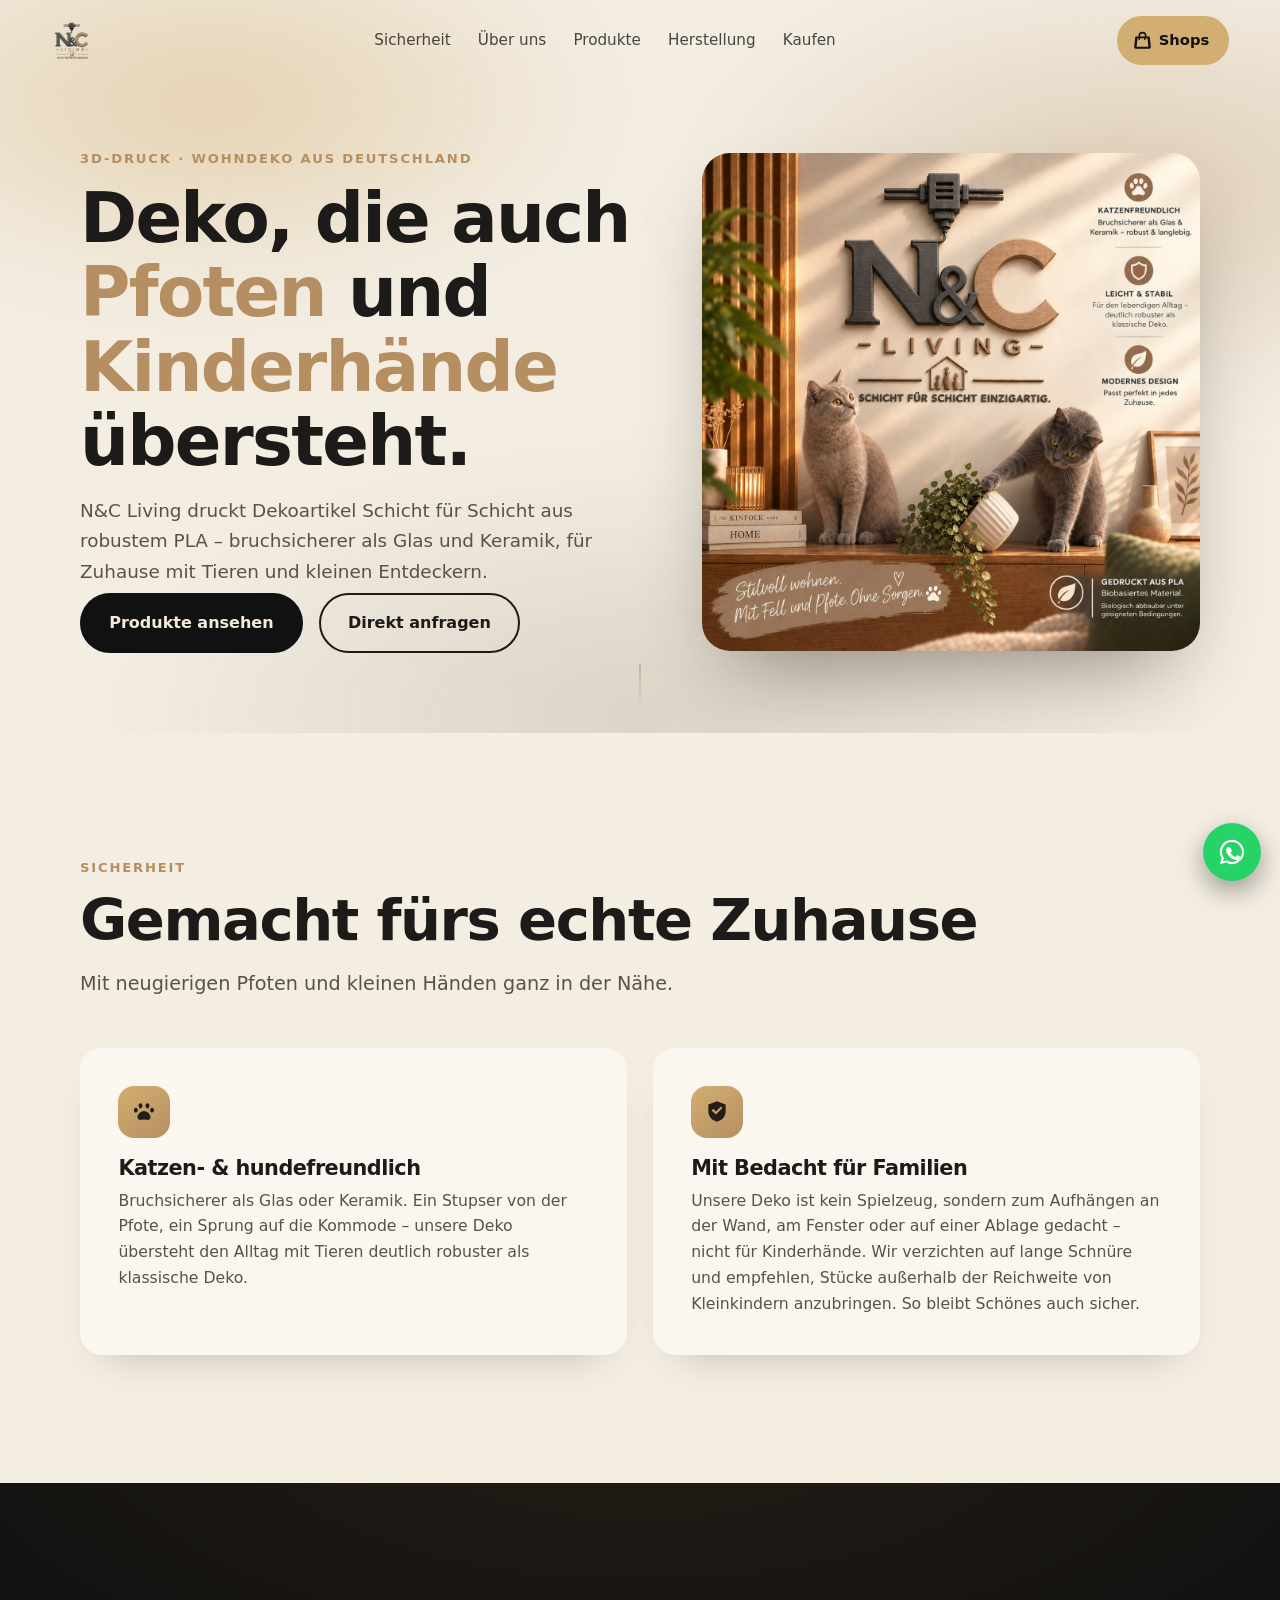
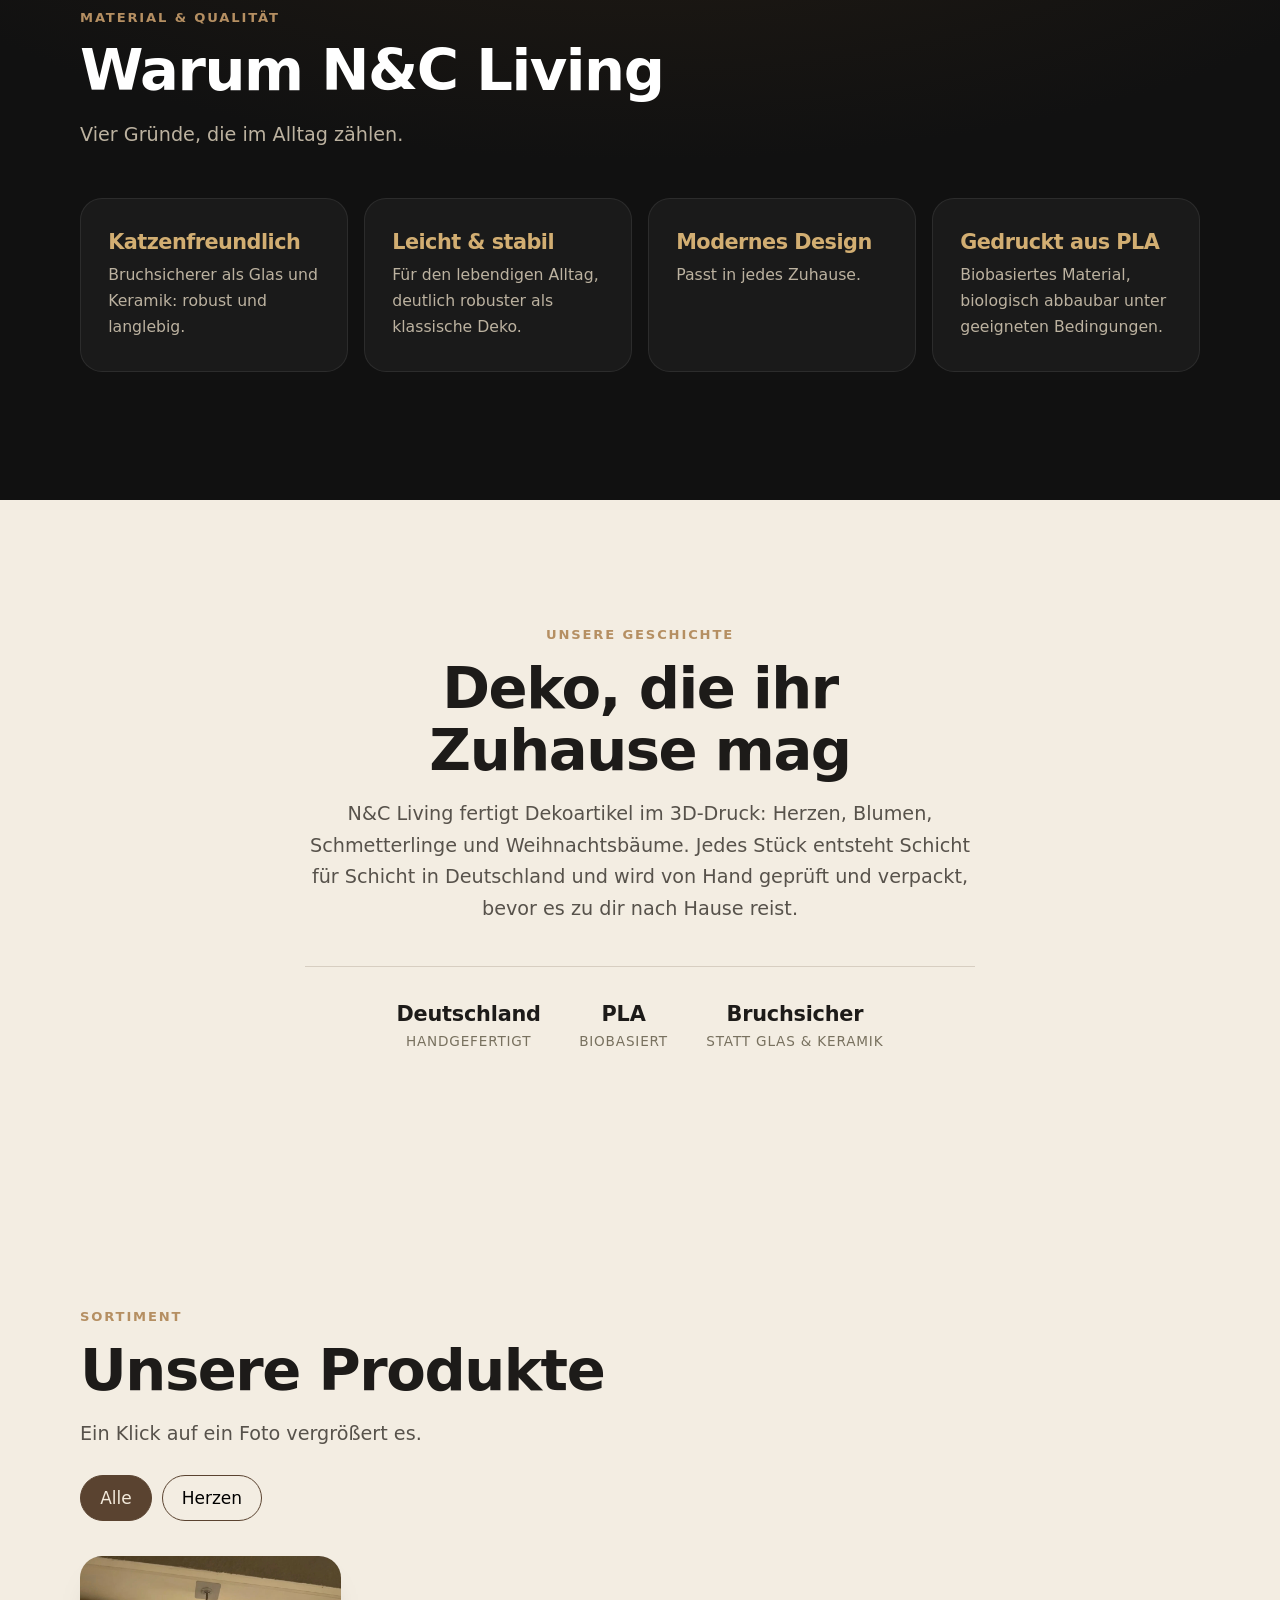
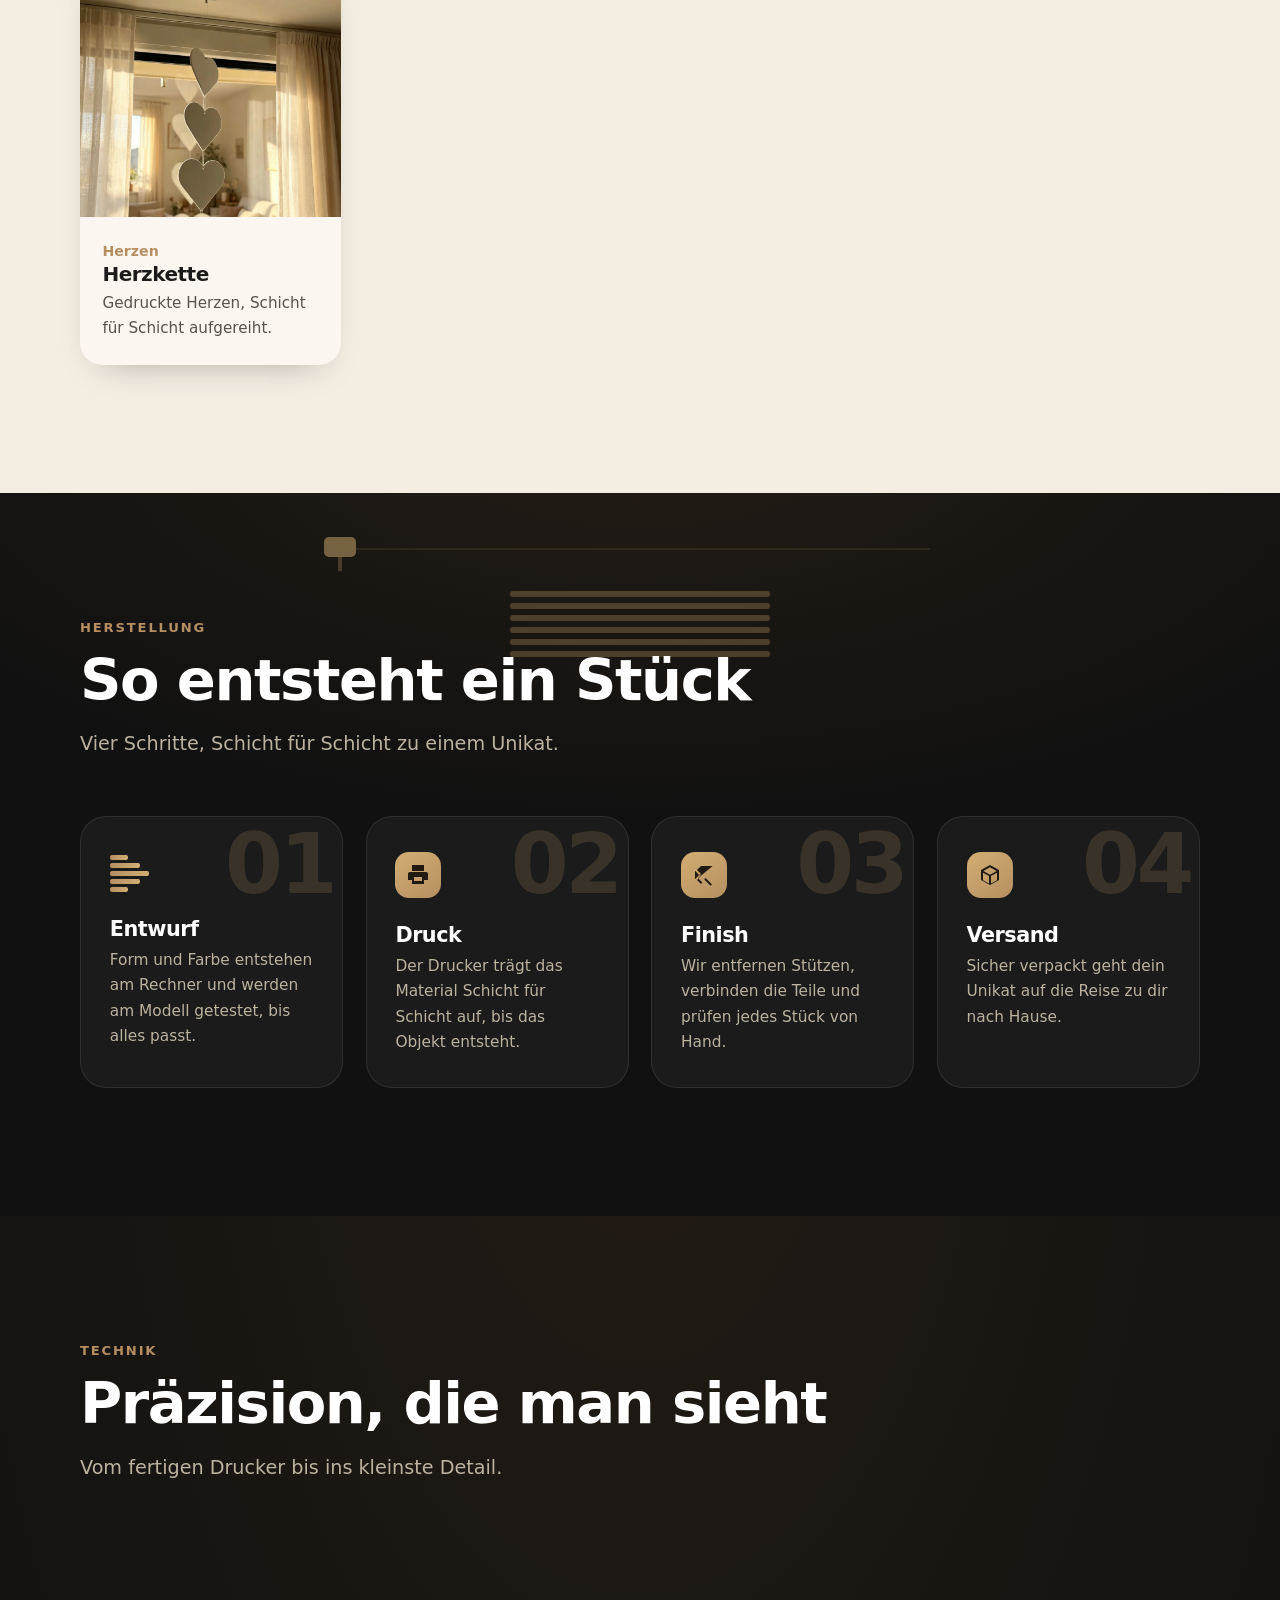
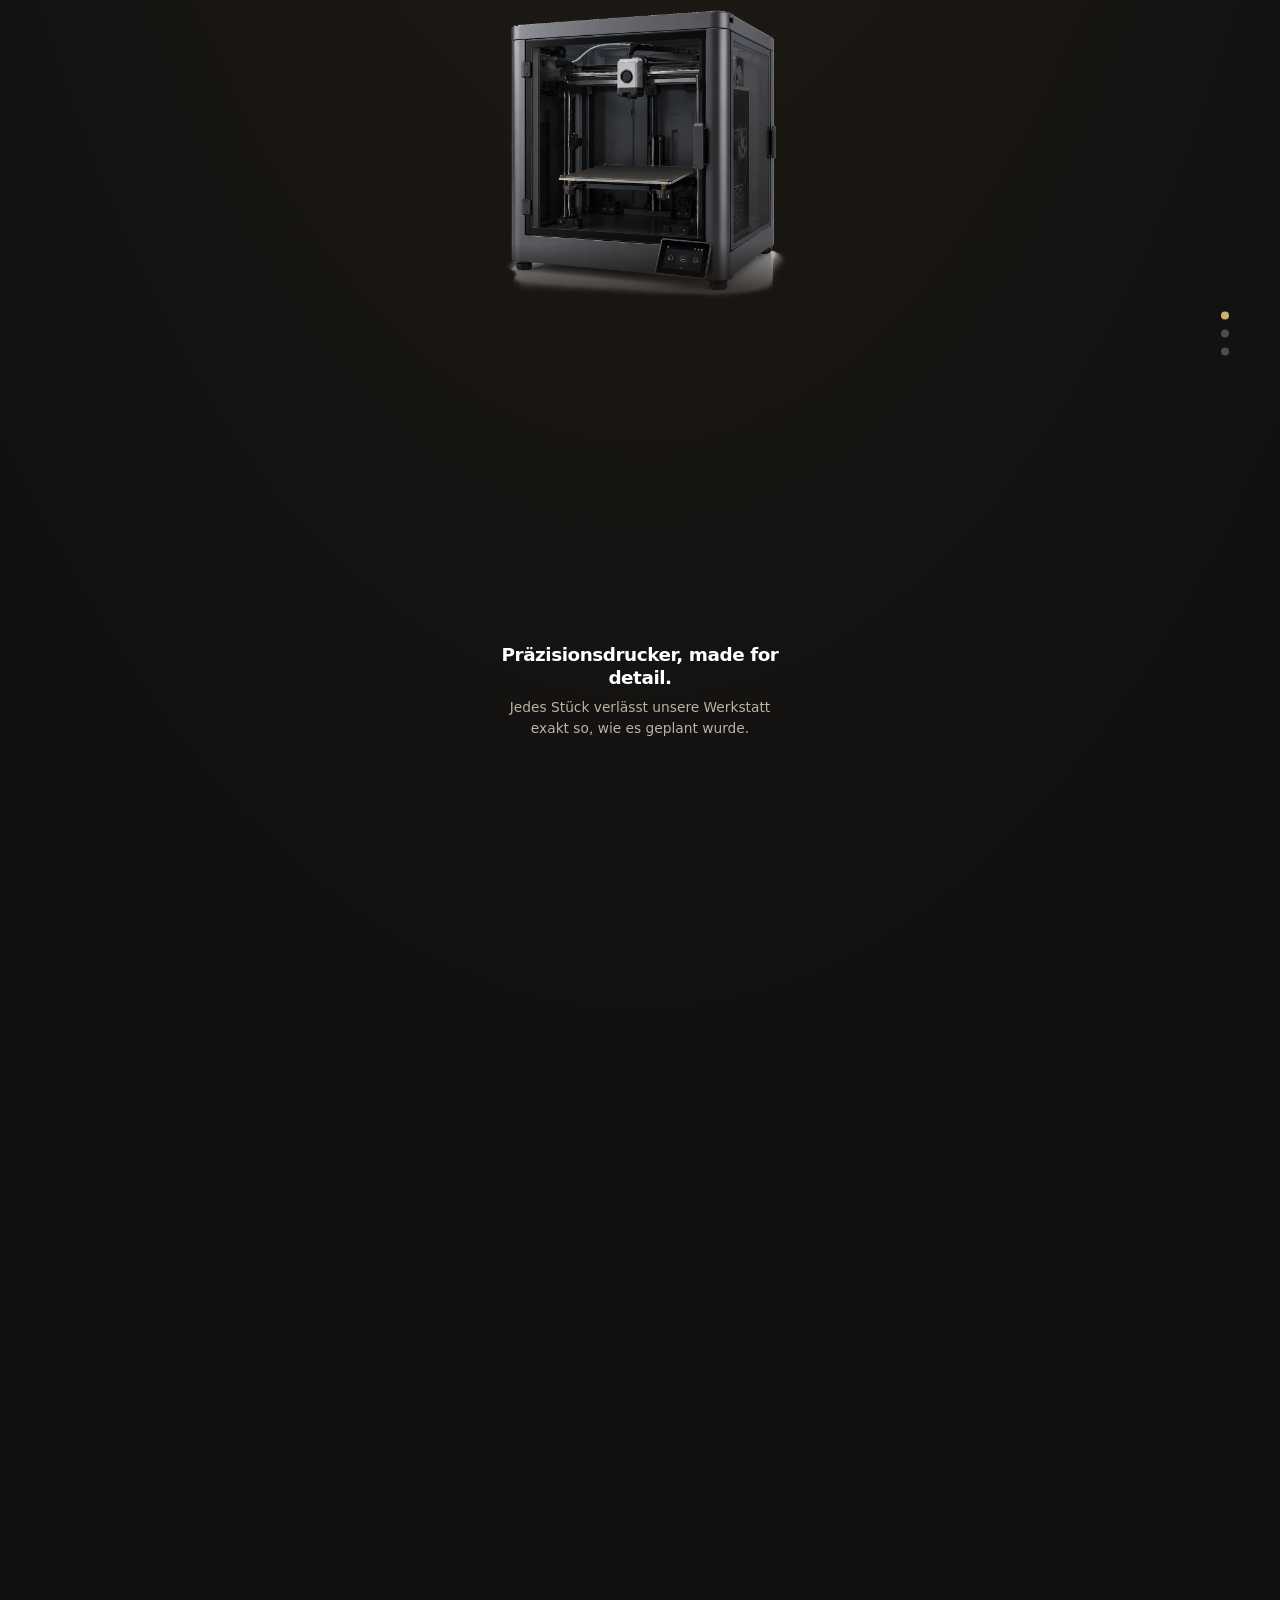
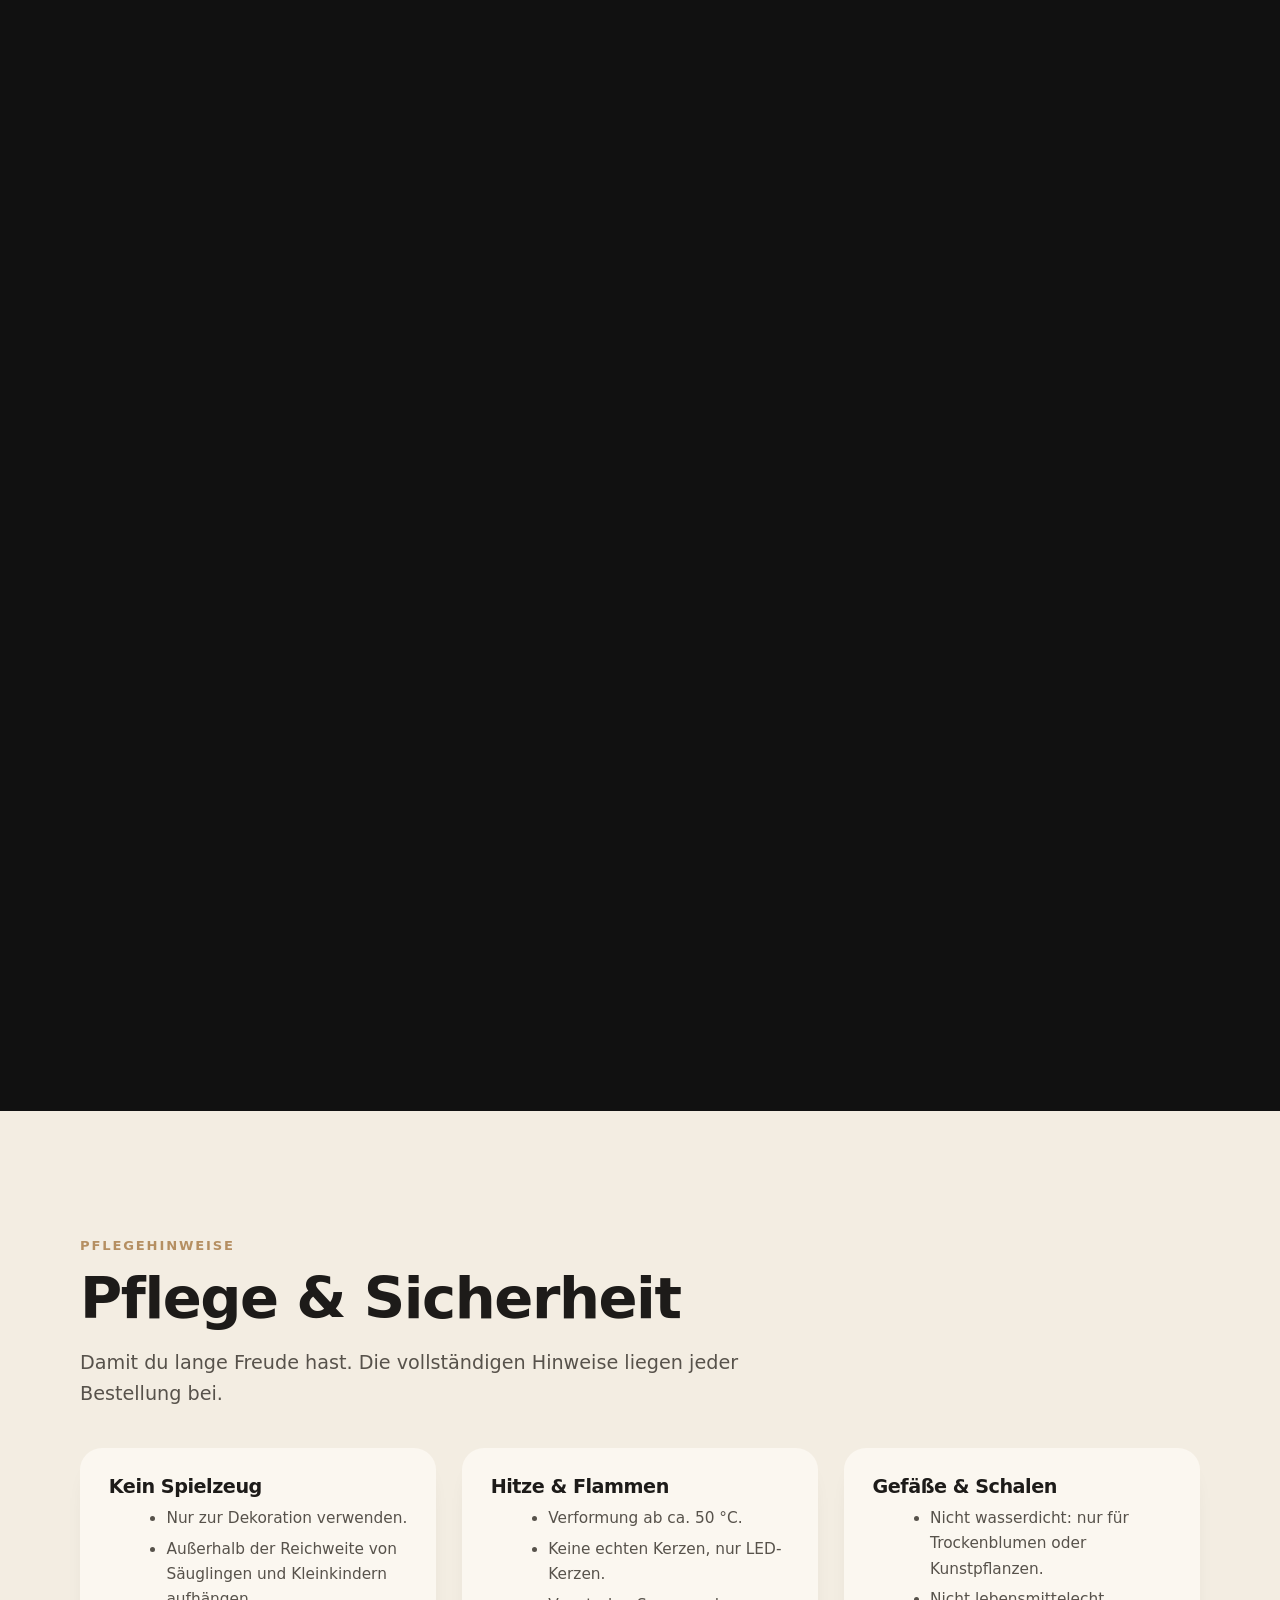
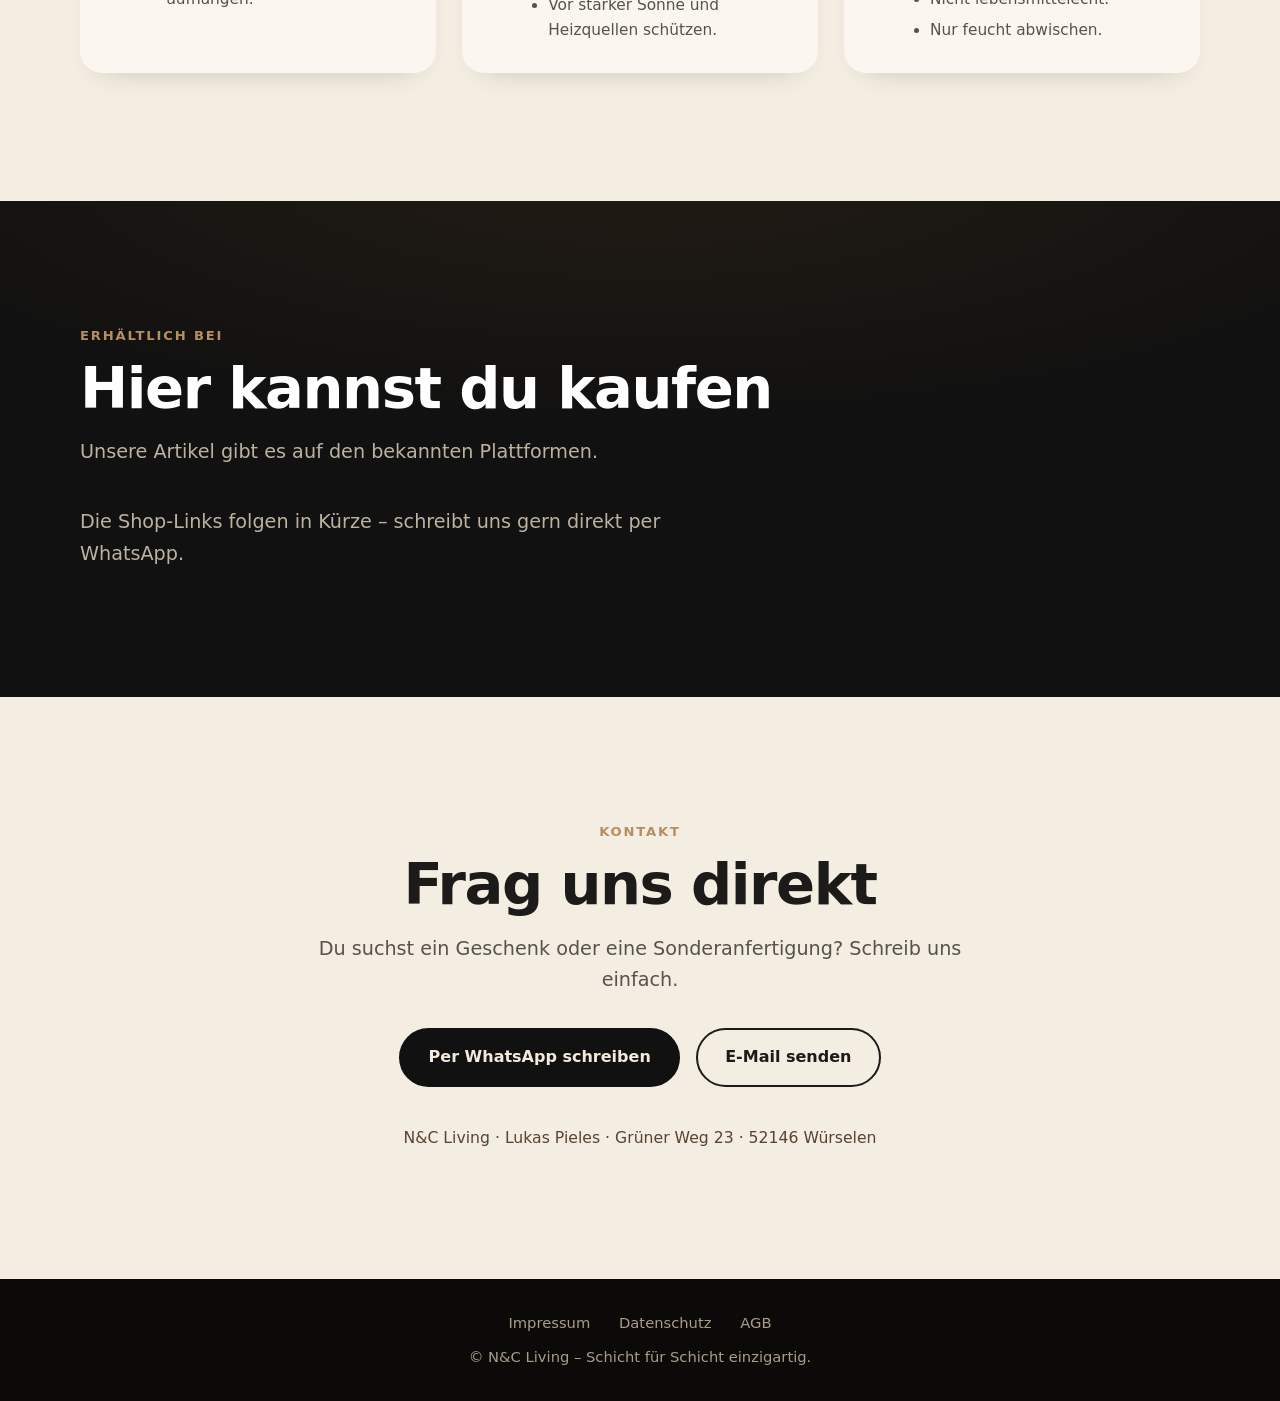
==== commit 8536b5b9: "Add files via upload" ====
--- a/index.html
+++ b/index.html
@@ -1,17 +1,17 @@
 <!doctype html>
 <html lang="de"><head><meta charset="utf-8"><meta name="viewport" content="width=device-width,initial-scale=1">
 <title>N&amp;C Living – 3D-gedruckte Deko, Schicht für Schicht einzigartig</title>
-<meta name="description" content="N&amp;C Living: handgefertigte 3D-Druck-Dekoartikel aus PLA. Robust, modern und katzenfreundlich. Handgefertigt in Würselen.">
+<meta name="description" content="N&amp;C Living: handgefertigte 3D-Druck-Dekoartikel aus PLA. Robust, modern und katzenfreundlich. Handgefertigt in Deutschland.">
 <meta property="og:title" content="N&amp;C Living"><meta property="og:description" content="Schicht für Schicht einzigartig."><meta property="og:image" content="werbebild.jpg">
 <link rel="icon" href="logo.png"><link rel="stylesheet" href="style.css"></head><body>
 <div class="progress"></div>
 <header class="bar"><a class="brand" href="#top"><img src="logo.png" alt="N&amp;C Living" class="brand-logo"></a>
 <nav><a href="#familie">Sicherheit</a><a href="#ueber">Über uns</a><a href="#produkte">Produkte</a><a href="#ablauf">Herstellung</a><a href="#kaufen">Kaufen</a></nav>
-<a class="btn gold icon-btn" href="#kaufen" aria-label="Zu unseren Verkaufsplattformen"><svg viewBox="0 0 24 24"><path d="M7 7V6a5 5 0 0 1 10 0v1h3.2a1 1 0 0 1 1 .9L22.5 20a2.2 2.2 0 0 1-2.2 2.4H3.7A2.2 2.2 0 0 1 1.5 20L2.8 7.9a1 1 0 0 1 1-.9H7Zm2 0h6V6a3 3 0 0 0-6 0v1ZM5.7 9l-1.2 11h15l-1.2-11h-2.3v1.5a1 1 0 1 1-2 0V9H9v1.5a1 1 0 1 1-2 0V9Z"/></svg></a></header>
+<a class="btn gold icon-btn" href="#kaufen" aria-label="Zu unseren Verkaufsplattformen"><svg viewBox="0 0 24 24"><path d="M7 7V6a5 5 0 0 1 10 0v1h3.2a1 1 0 0 1 1 .9L22.5 20a2.2 2.2 0 0 1-2.2 2.4H3.7A2.2 2.2 0 0 1 1.5 20L2.8 7.9a1 1 0 0 1 1-.9H7Zm2 0h6V6a3 3 0 0 0-6 0v1ZM5.7 9l-1.2 11h15l-1.2-11h-2.3v1.5a1 1 0 1 1-2 0V9H9v1.5a1 1 0 1 1-2 0V9Z"/></svg><span>Shops</span></a></header>
 <main id="top">
 <section class="hero"><div class="aura" aria-hidden="true"></div><div class="wrap hero-grid">
 <div class="hero-copy">
-<p class="eyebrow rv">3D-Druck · Wohndeko aus Würselen</p>
+<p class="eyebrow rv">3D-Druck · Wohndeko aus Deutschland</p>
 <h1 class="rv">Deko, die auch <em>Pfoten</em> und <em>Kinderhände</em> übersteht.</h1>
 <p class="lead rv">N&amp;C Living druckt Dekoartikel Schicht für Schicht aus robustem PLA – bruchsicherer als Glas und Keramik, für Zuhause mit Tieren und kleinen Entdeckern.</p>
 <div class="cta rv"><a class="btn" href="#produkte">Produkte ansehen</a><a class="btn ghost" data-wa target="_blank" rel="noopener">Direkt anfragen</a></div>
@@ -25,7 +25,7 @@
 <div class="fam-card rv"><div class="fam-ic"><svg viewBox="0 0 24 24"><path d="M4.5 12.5c1 0 1.8-1 1.8-2.3S5.5 8 4.5 8s-1.8 1-1.8 2.3 .8 2.2 1.8 2.2Zm4.3-3.8c1 0 1.8-1.1 1.8-2.4S9.8 3.9 8.8 3.9 7 5 7 6.3s.8 2.4 1.8 2.4Zm6.4 0c1 0 1.8-1.1 1.8-2.4S16.2 3.9 15.2 3.9s-1.8 1.1-1.8 2.4.8 2.4 1.8 2.4Zm4.3 3.8c1 0 1.8-1 1.8-2.3S20.5 8 19.5 8s-1.8 1-1.8 2.3.8 2.2 1.8 2.2ZM12 11c-2.3 0-6 2.7-6 5.6 0 1.7 1.3 2.8 3 2.8.9 0 1.6-.4 3-.4s2.1.4 3 .4c1.7 0 3-1.1 3-2.8 0-2.9-3.7-5.6-6-5.6Z"/></svg></div>
 <h3>Katzen- &amp; hundefreundlich</h3><p>Bruchsicherer als Glas oder Keramik. Ein Stupser von der Pfote, ein Sprung auf die Kommode – unsere Deko übersteht den Alltag mit Tieren deutlich robuster als klassische Deko.</p></div>
 <div class="fam-card rv"><div class="fam-ic"><svg viewBox="0 0 24 24"><path d="M12 2 4 5v6c0 5 3.4 8.7 8 9.9 4.6-1.2 8-4.9 8-9.9V5Zm-1 12.4L7 10.5l1.4-1.4L11 11.6l4.6-4.6L17 8.4Z"/></svg></div>
-<h3>Mit Bedacht für Familien</h3><p>Unsere Deko ist kein Spielzeug und für die Wand oder den Sims gedacht – nicht für Kinderhände. Wir hängen alles ohne lange Schnüre auf und empfehlen, Stücke außerhalb der Reichweite von Kleinkindern anzubringen. So bleibt Schönes auch sicher.</p></div>
+<h3>Mit Bedacht für Familien</h3><p>Unsere Deko ist kein Spielzeug, sondern zum Aufhängen an der Wand, am Fenster oder auf einer Ablage gedacht – nicht für Kinderhände. Wir verzichten auf lange Schnüre und empfehlen, Stücke außerhalb der Reichweite von Kleinkindern anzubringen. So bleibt Schönes auch sicher.</p></div>
 </div></div></section>
 
 <section class="dark"><div class="wrap"><p class="eyebrow rv">Material &amp; Qualität</p><h2 class="rv">Warum N&amp;C Living</h2><p class="lead rv">Vier Gründe, die im Alltag zählen.</p>
@@ -35,9 +35,9 @@
 <div class="rv"><h3>Gedruckt aus PLA</h3><p>Biobasiertes Material, biologisch abbaubar unter geeigneten Bedingungen.</p></div></div></div></section>
 
 <section id="ueber"><div class="wrap"><div class="story rv"><p class="eyebrow">Unsere Geschichte</p><h2>Deko, die ihr Zuhause mag</h2>
-<p class="lead">N&amp;C Living fertigt Dekoartikel im 3D-Druck: Herzen, Blumen, Schmetterlinge und Weihnachtsbäume. Jedes Stück entsteht Schicht für Schicht in Würselen und wird von Hand geprüft und verpackt, bevor es zu dir nach Hause reist.</p>
+<p class="lead">N&amp;C Living fertigt Dekoartikel im 3D-Druck: Herzen, Blumen, Schmetterlinge und Weihnachtsbäume. Jedes Stück entsteht Schicht für Schicht in Deutschland und wird von Hand geprüft und verpackt, bevor es zu dir nach Hause reist.</p>
 <div class="stats">
-<div><b>Würselen</b><span>Handgefertigt</span></div>
+<div><b>Deutschland</b><span>Handgefertigt</span></div>
 <div><b>PLA</b><span>Biobasiert</span></div>
 <div><b>Bruchsicher</b><span>Statt Glas &amp; Keramik</span></div>
 </div></div></div></section>
@@ -67,15 +67,11 @@
 <img class="rs-img" src="printer-assembled.png" alt="Unser 3D-Drucker, komplett aufgebaut" loading="eager" width="1100" height="1100">
 <img class="rs-img" src="printer-explosion.png" alt="Der gleiche Drucker, Bauteil für Bauteil" loading="lazy" width="1100" height="1005">
 <img class="rs-img" src="nozzle-dark.jpg" alt="Die Druckdüse aus der Nähe" loading="lazy" width="900" height="900">
-<svg class="rs-filament" viewBox="0 0 160 260" aria-hidden="true"><path d="M80,0 C80,36 94,52 86,84 C78,116 62,130 71,158 C79,184 99,188 94,208 C90,226 68,230 62,216 C57,204 68,200 74,208" fill="none"/></svg>
 </div>
 <div class="rs-cap"><h3>Präzisionsdrucker, made for detail.</h3><p>Jedes Stück verlässt unsere Werkstatt exakt so, wie es geplant wurde.</p></div>
 <div class="rs-cap"><h3>Bis ins letzte Bauteil durchdacht.</h3><p>Jede Schiene, jede Schraube sorgfältig verbaut – für einen Druck, der Schicht für Schicht stimmt.</p></div>
-<div class="rs-cap rs-cap-temp"><h3>Die richtige Temperatur macht den Unterschied.</h3>
-<div class="bullets">
-<ul class="bl-left"><li>PLA – biologisch abbaubares Material</li><li>Schmelztemperatur ca. 190–220&nbsp;°C</li></ul>
-<ul class="bl-right"><li>Druckbett ca. 50–60&nbsp;°C vorgeheizt</li><li>Schicht für Schicht exakt platziert</li></ul>
-</div></div>
+<div class="rs-cap"><h3>Die richtige Temperatur macht den Unterschied.</h3>
+<ul class="rs-bullets"><li>PLA – biologisch abbaubar</li><li>Schmelztemperatur ca. 190–220&nbsp;°C</li><li>Druckbett ca. 50–60&nbsp;°C</li></ul></div>
 <div class="rs-dots"><span></span><span></span><span></span></div>
 </div>
 </div>
--- a/style.css
+++ b/style.css
@@ -20,8 +20,10 @@
 .btn:hover{background:var(--tan);border-color:var(--tan);transform:translateY(-2px) scale(1.02)}
 .btn.gold{background:var(--gold);border-color:var(--gold);color:var(--coal)}.btn.gold:hover{background:#f0cf94}
 .btn.ghost{background:transparent;color:inherit;border-color:currentColor}.btn.ghost:hover{background:var(--gold);color:var(--coal);border-color:var(--gold)}
-.icon-btn{width:46px;height:46px;padding:0;display:grid;place-items:center;border-radius:50%}
-.icon-btn svg{width:22px;height:22px;fill:currentColor}
+.icon-btn{display:inline-flex;align-items:center;gap:.4rem;padding:.65rem 1.1rem .65rem .9rem}
+.icon-btn svg{width:19px;height:19px;fill:currentColor;flex:none}
+.icon-btn span{font-size:.92rem}
+@media(max-width:360px){.icon-btn span{display:none}.icon-btn{padding:.7rem;border-radius:50%}}
 /* Hero */
 .hero{position:relative;overflow:hidden;background:var(--cream);padding:9.5rem 0 5rem}
 .aura{position:absolute;inset:-10%;z-index:0;background:radial-gradient(38% 32% at 22% 20%,rgba(210,174,114,.45),transparent 70%),radial-gradient(42% 36% at 82% 30%,rgba(181,143,98,.35),transparent 70%),radial-gradient(50% 42% at 50% 90%,rgba(90,67,48,.16),transparent 70%);filter:blur(40px);animation:drift 22s ease-in-out infinite alternate}
@@ -43,7 +45,7 @@
 /* Familie/Haustiere */
 .fam-grid{display:grid;grid-template-columns:repeat(auto-fit,minmax(280px,1fr));gap:1.6rem;margin-top:3rem}
 .fam-card{background:#fbf7f0;border-radius:var(--r);padding:2.4rem;box-shadow:0 20px 40px -28px rgba(30,25,20,.35);transition:.35s cubic-bezier(.2,.8,.2,1)}
-.fam-card:hover{transform:translateY(-6px);box-shadow:0 30px 50px -25px rgba(30,25,20,.4)}
+@media(hover:hover){.fam-card:hover{transform:translateY(-6px);box-shadow:0 30px 50px -25px rgba(30,25,20,.4)}}
 .fam-ic{width:52px;height:52px;border-radius:16px;background:linear-gradient(145deg,var(--gold),var(--tan));display:grid;place-items:center;margin-bottom:1.2rem}
 .fam-ic svg{width:26px;height:26px;fill:#241d15}
 .fam-card h3{font-size:1.3rem;margin-bottom:.5rem}.fam-card p{color:#57524b;font-size:.98rem}
@@ -52,7 +54,7 @@
 .dark h2{color:#fff}.dark .lead{color:#bcb2a0}
 .feat{display:grid;grid-template-columns:repeat(auto-fit,minmax(230px,1fr));gap:1rem;margin-top:3rem}
 .feat div{background:rgba(255,255,255,.04);border:1px solid rgba(255,255,255,.08);border-radius:var(--r);padding:2rem 1.7rem;transition:.35s}
-.feat div:hover{background:rgba(255,255,255,.07);transform:translateY(-4px)}
+@media(hover:hover){.feat div:hover{background:rgba(255,255,255,.07);transform:translateY(-4px)}}
 .feat h3{font-size:1.3rem;color:var(--gold);margin-bottom:.5rem}.feat p{color:#bcb2a0;font-size:.98rem}
 /* Produkte */
 .filter{display:flex;gap:.6rem;flex-wrap:wrap;margin:1.6rem 0 2.2rem}
@@ -107,7 +109,7 @@
 .rs-dots{display:none}
 
 /* Erweiterte Version, wenn JS die Klasse rs-on setzt: Bild bleibt fixiert, Szenen blenden beim Scrollen über */
-.rs.rs-on{position:relative;height:440vh}
+.rs.rs-on{position:relative;height:300vh}
 .rs.rs-on .rs-sticky{position:sticky;top:0;height:100vh;height:100dvh;display:block;overflow:hidden}
 .rs.rs-on .rs-stage{position:absolute;inset:0;display:block}
 .rs.rs-on .rs-img{position:absolute;left:50%;top:30%;max-width:min(500px,74%);max-height:36vh;max-height:36dvh;width:auto;height:auto;object-fit:contain;margin:0;opacity:0;transform:translate(-50%,-50%) scale(.97);will-change:opacity,transform}
@@ -115,26 +117,12 @@
 .rs.rs-on .rs-cap{position:absolute;left:50%;bottom:5%;translate:-50% 0;opacity:0;margin:0;padding:0 1.2rem;max-width:320px}
 .rs.rs-on .rs-cap h3{font-size:1.15rem;line-height:1.25}
 .rs.rs-on .rs-cap p{font-size:.86rem;line-height:1.5}
-.rs.rs-on .rs-dots{display:flex;gap:.55rem;position:absolute;left:50%;bottom:1.5%;translate:-50% 0;z-index:2}
+.rs.rs-on .rs-dots{display:flex;flex-direction:column;gap:.6rem;position:absolute;right:4%;top:50%;translate:0 -50%;z-index:2}
 
-.rs-filament{position:absolute;left:50%;top:100%;translate:-50% -4%;width:62px;pointer-events:none;opacity:0}
-.rs-filament path{fill:none;stroke:#f3eadb;stroke-width:7;stroke-linecap:round;stroke-linejoin:round;filter:drop-shadow(0 2px 3px rgba(0,0,0,.35))}
+.rs-bullets{list-style:none;padding:0;margin:.8rem 0 0;display:flex;flex-direction:column;gap:.4rem}
+.rs-bullets li{color:#bcb2a0;font-size:.86rem;position:relative;padding-left:1.1rem}
+.rs-bullets li::before{content:"";position:absolute;left:0;top:.5em;width:6px;height:6px;border-radius:50%;background:var(--gold)}
 
-.rs-cap-temp .bullets{display:flex;flex-direction:column;gap:.5rem;margin-top:1rem}
-.rs-cap-temp ul{list-style:none;padding:0;margin:0;display:flex;flex-direction:column;gap:.5rem}
-.rs-cap-temp li{color:#bcb2a0;font-size:.86rem;position:relative;padding-left:1.1rem}
-.rs-cap-temp li::before{content:"";position:absolute;left:0;top:.5em;width:6px;height:6px;border-radius:50%;background:var(--gold)}
-
-@media(min-width:760px){
-  .rs.rs-on .rs-cap-temp{bottom:auto;top:50%;translate:-50% -50%;max-width:none;width:100%;pointer-events:none}
-  .rs.rs-on .rs-cap-temp h3{position:absolute;left:50%;bottom:-14vh;translate:-50% 0;width:320px}
-  .rs-cap-temp .bullets{flex-direction:row;justify-content:space-between;margin-top:0}
-  .rs-cap-temp ul{width:220px}
-  .rs-cap-temp .bl-left{position:absolute;right:calc(50% + 150px);top:0;text-align:right}
-  .rs-cap-temp .bl-left li{padding-left:0;padding-right:1.1rem}
-  .rs-cap-temp .bl-left li::before{left:auto;right:0}
-  .rs-cap-temp .bl-right{position:absolute;left:calc(50% + 150px);top:0;text-align:left}
-}
 .rs-dots span{width:8px;height:8px;border-radius:50%;background:rgba(255,255,255,.25);transition:background .3s}
 .rs-dots span.on{background:var(--gold)}
 .step:nth-child(1) .layers i:nth-child(1){width:40%}.step:nth-child(1) .layers i:nth-child(2){width:65%}.step:nth-child(1) .layers i:nth-child(3){width:85%}.step:nth-child(1) .layers i:nth-child(4){width:65%}.step:nth-child(1) .layers i:nth-child(5){width:40%}
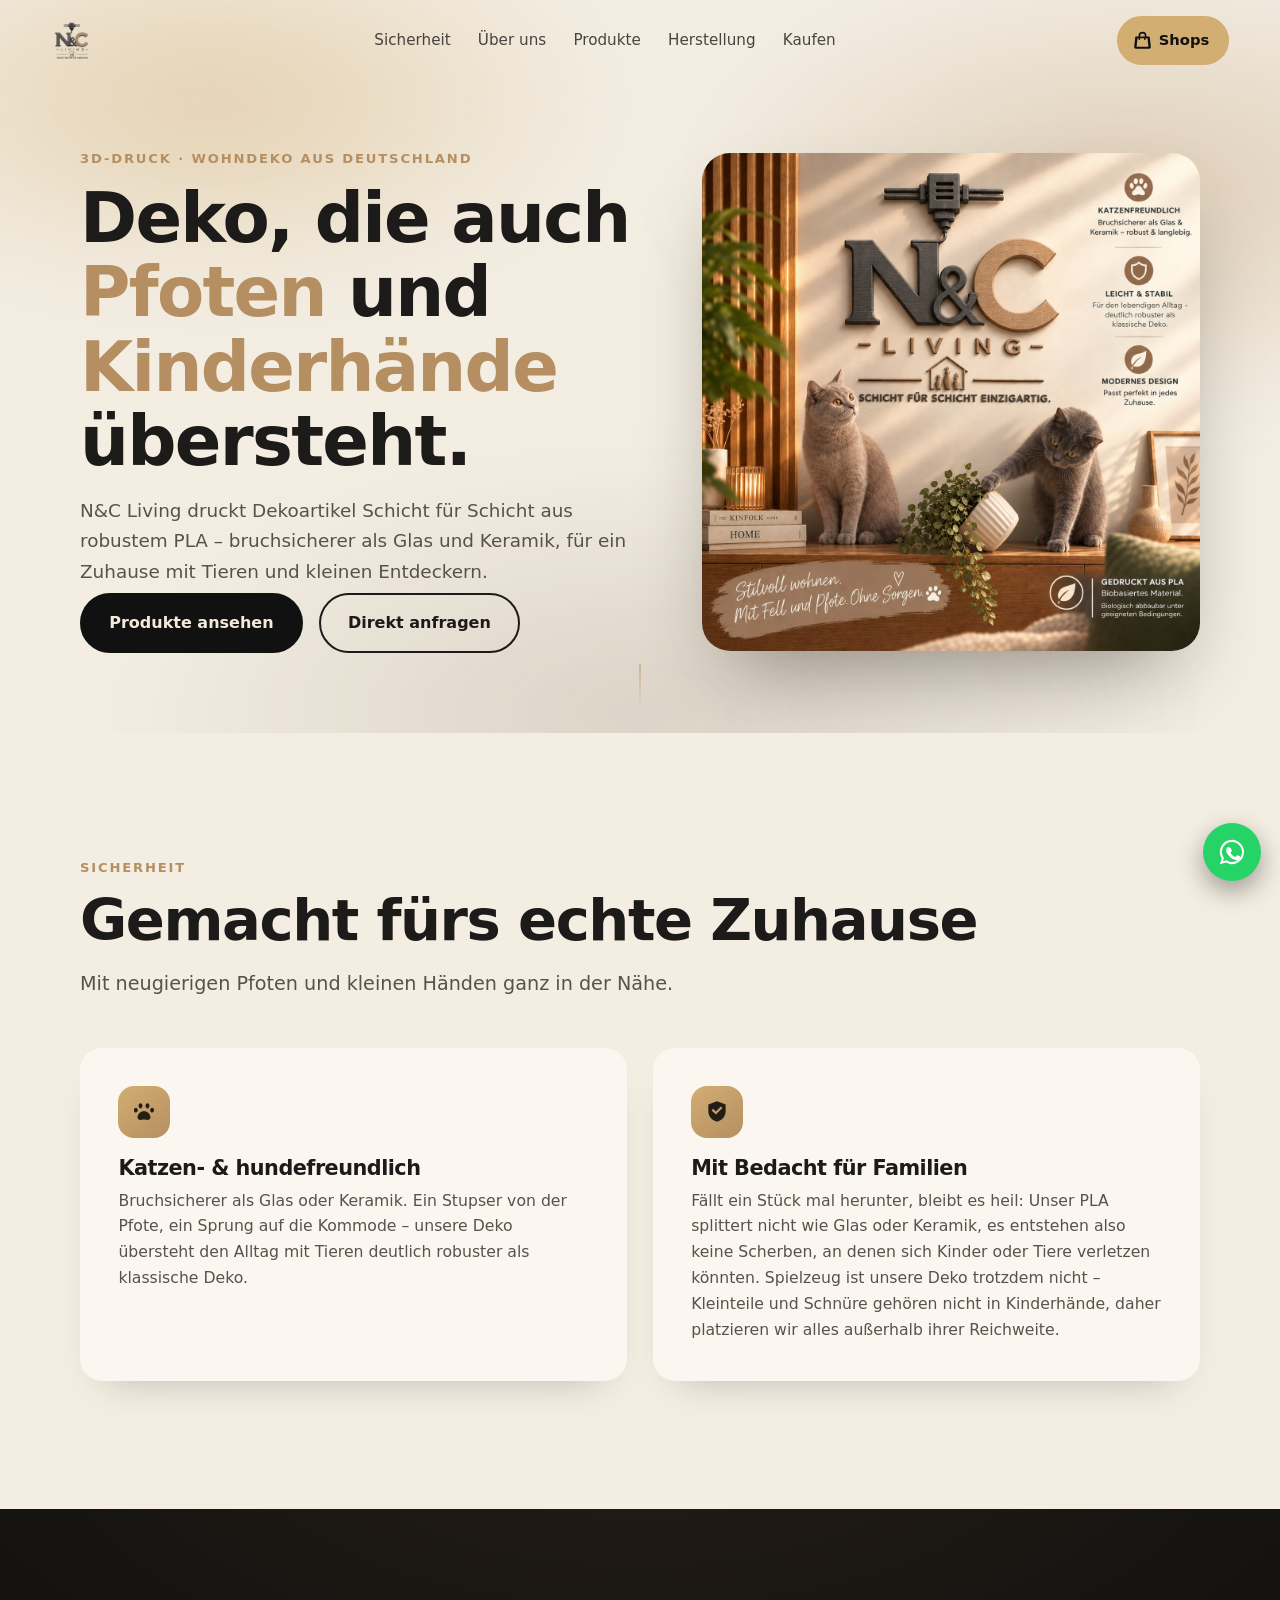
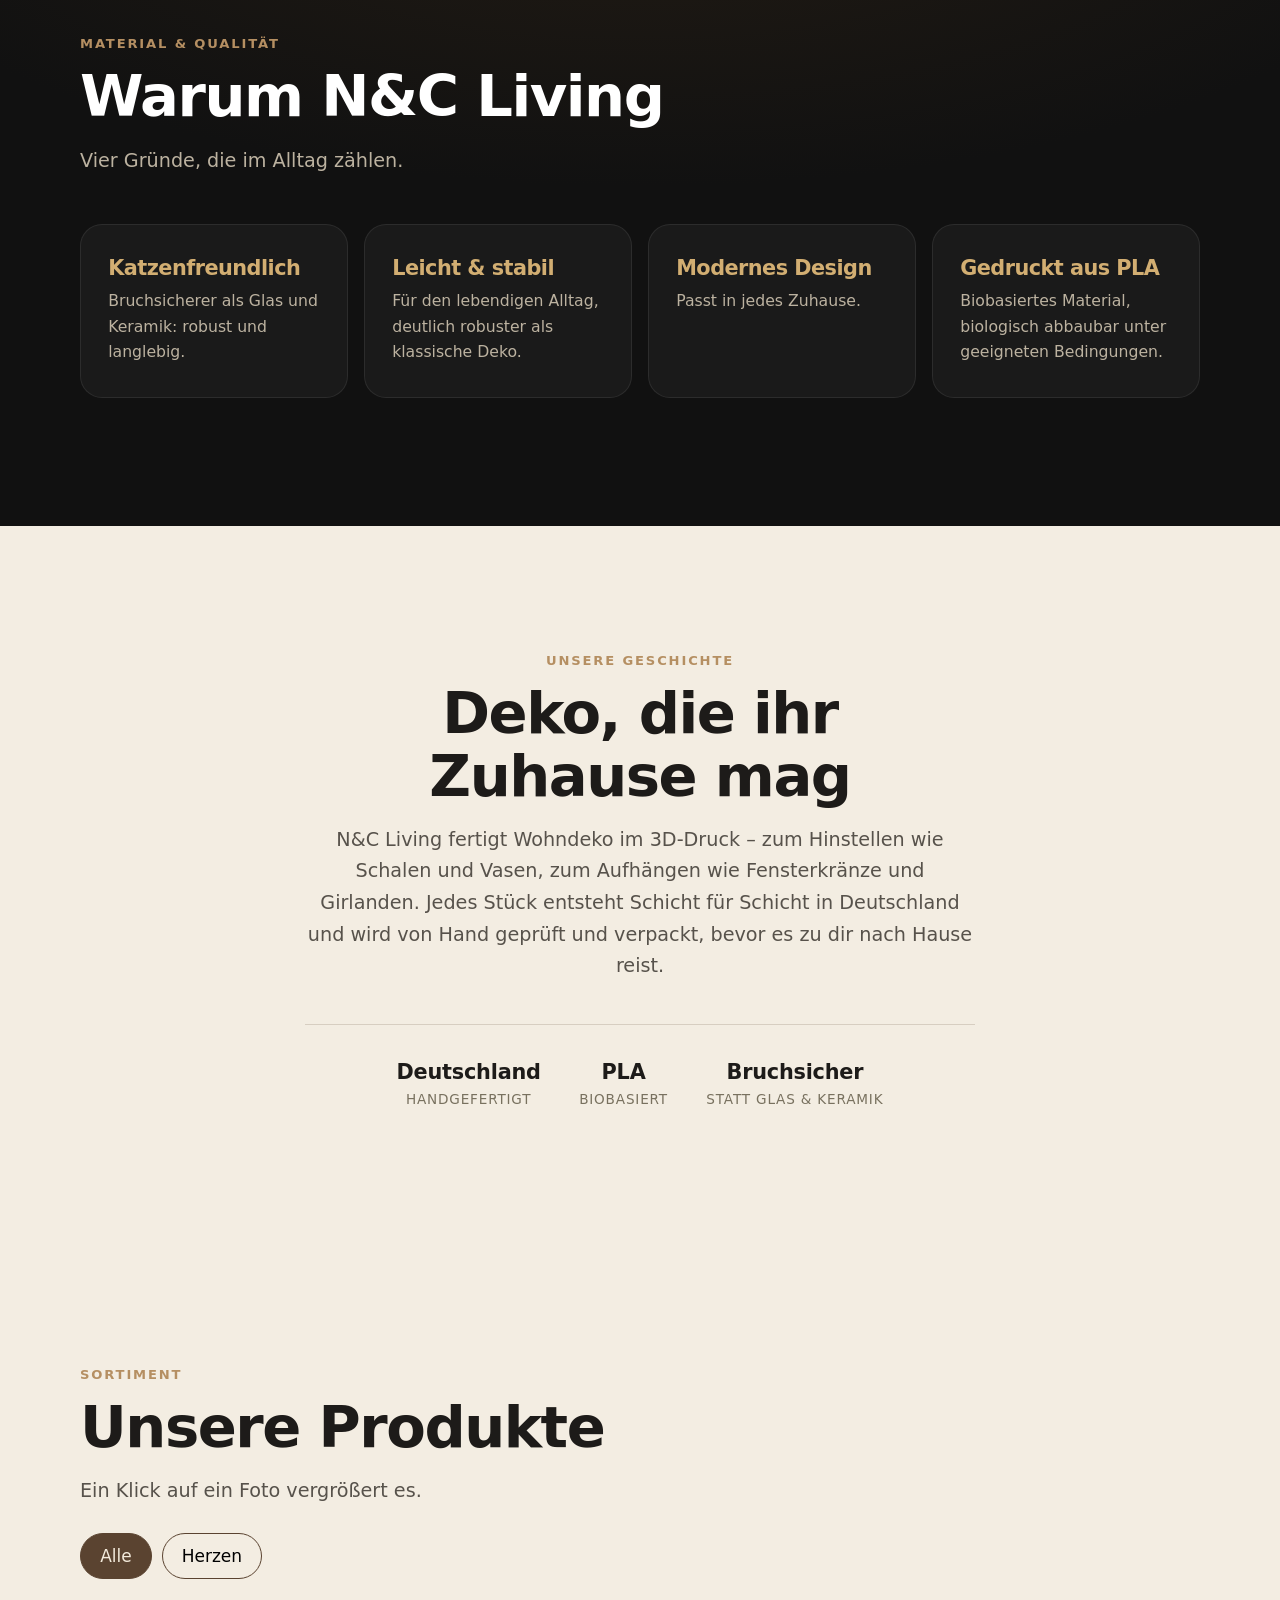
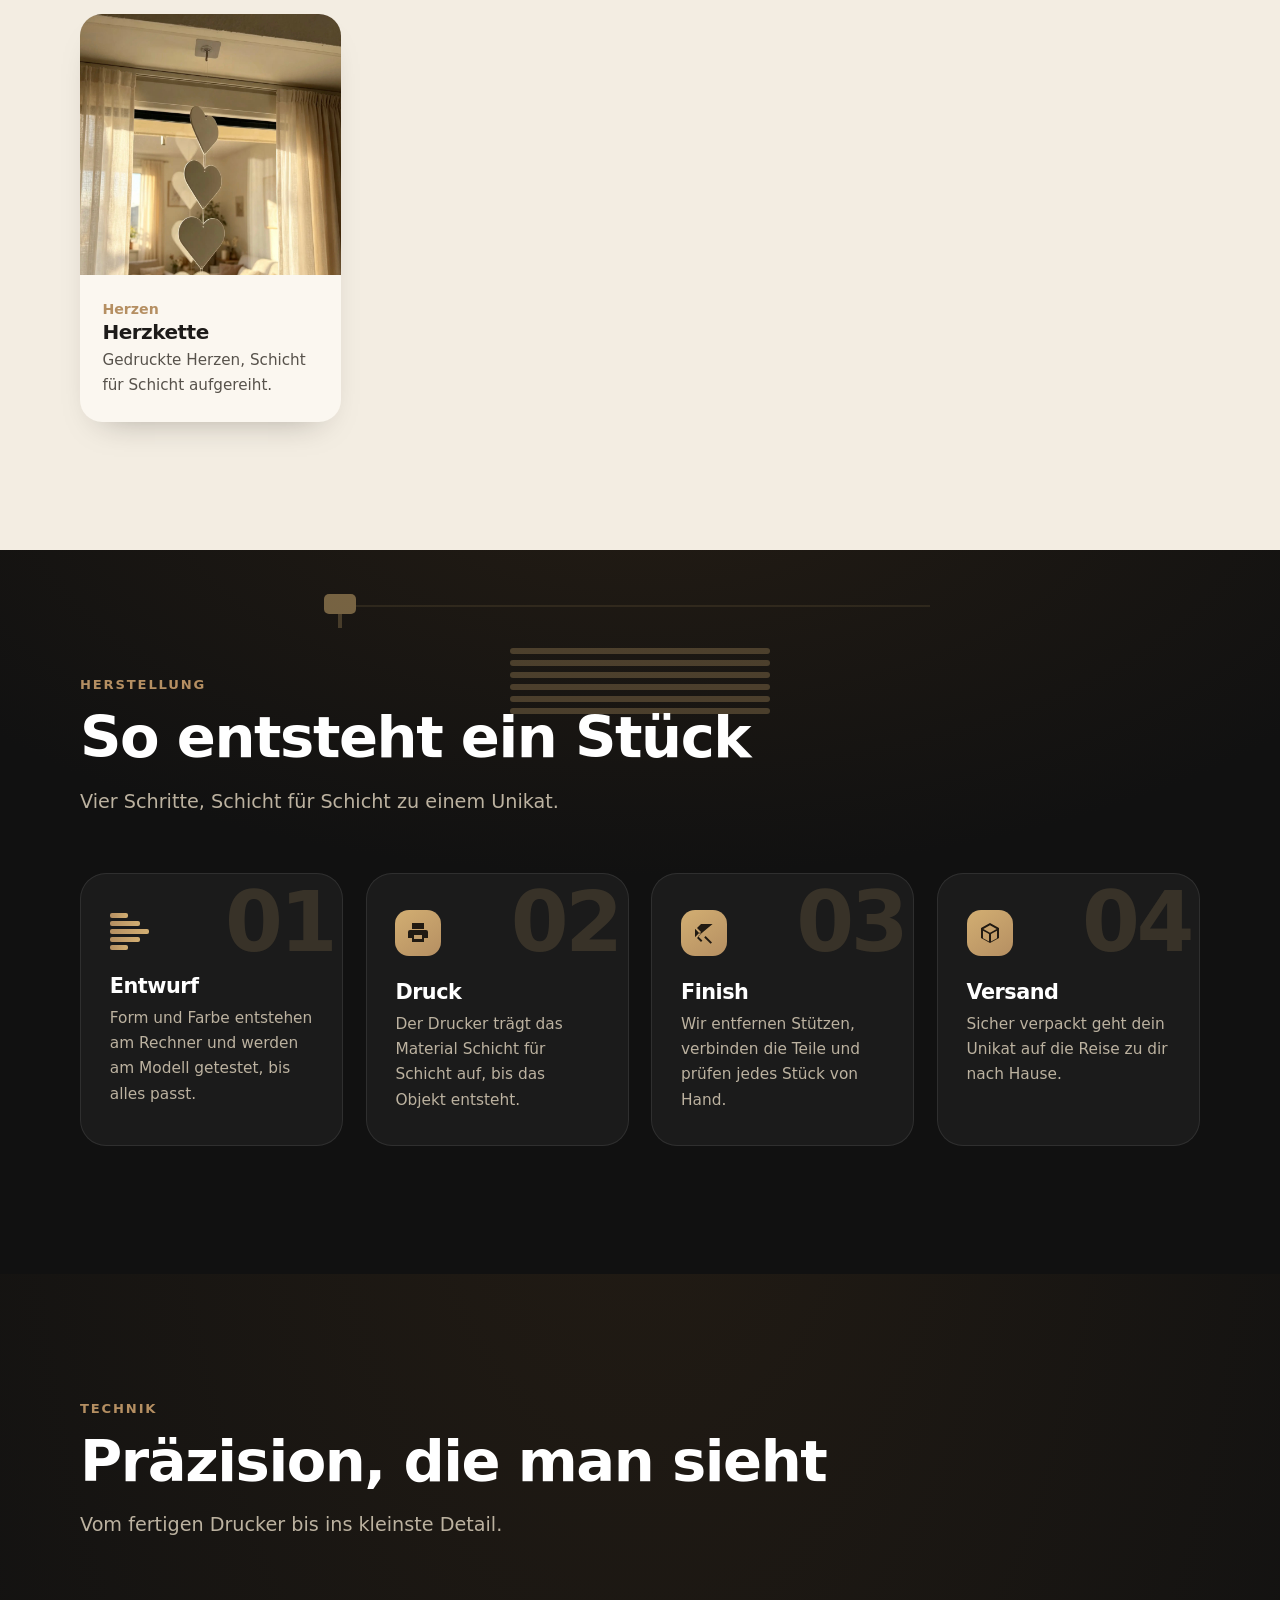
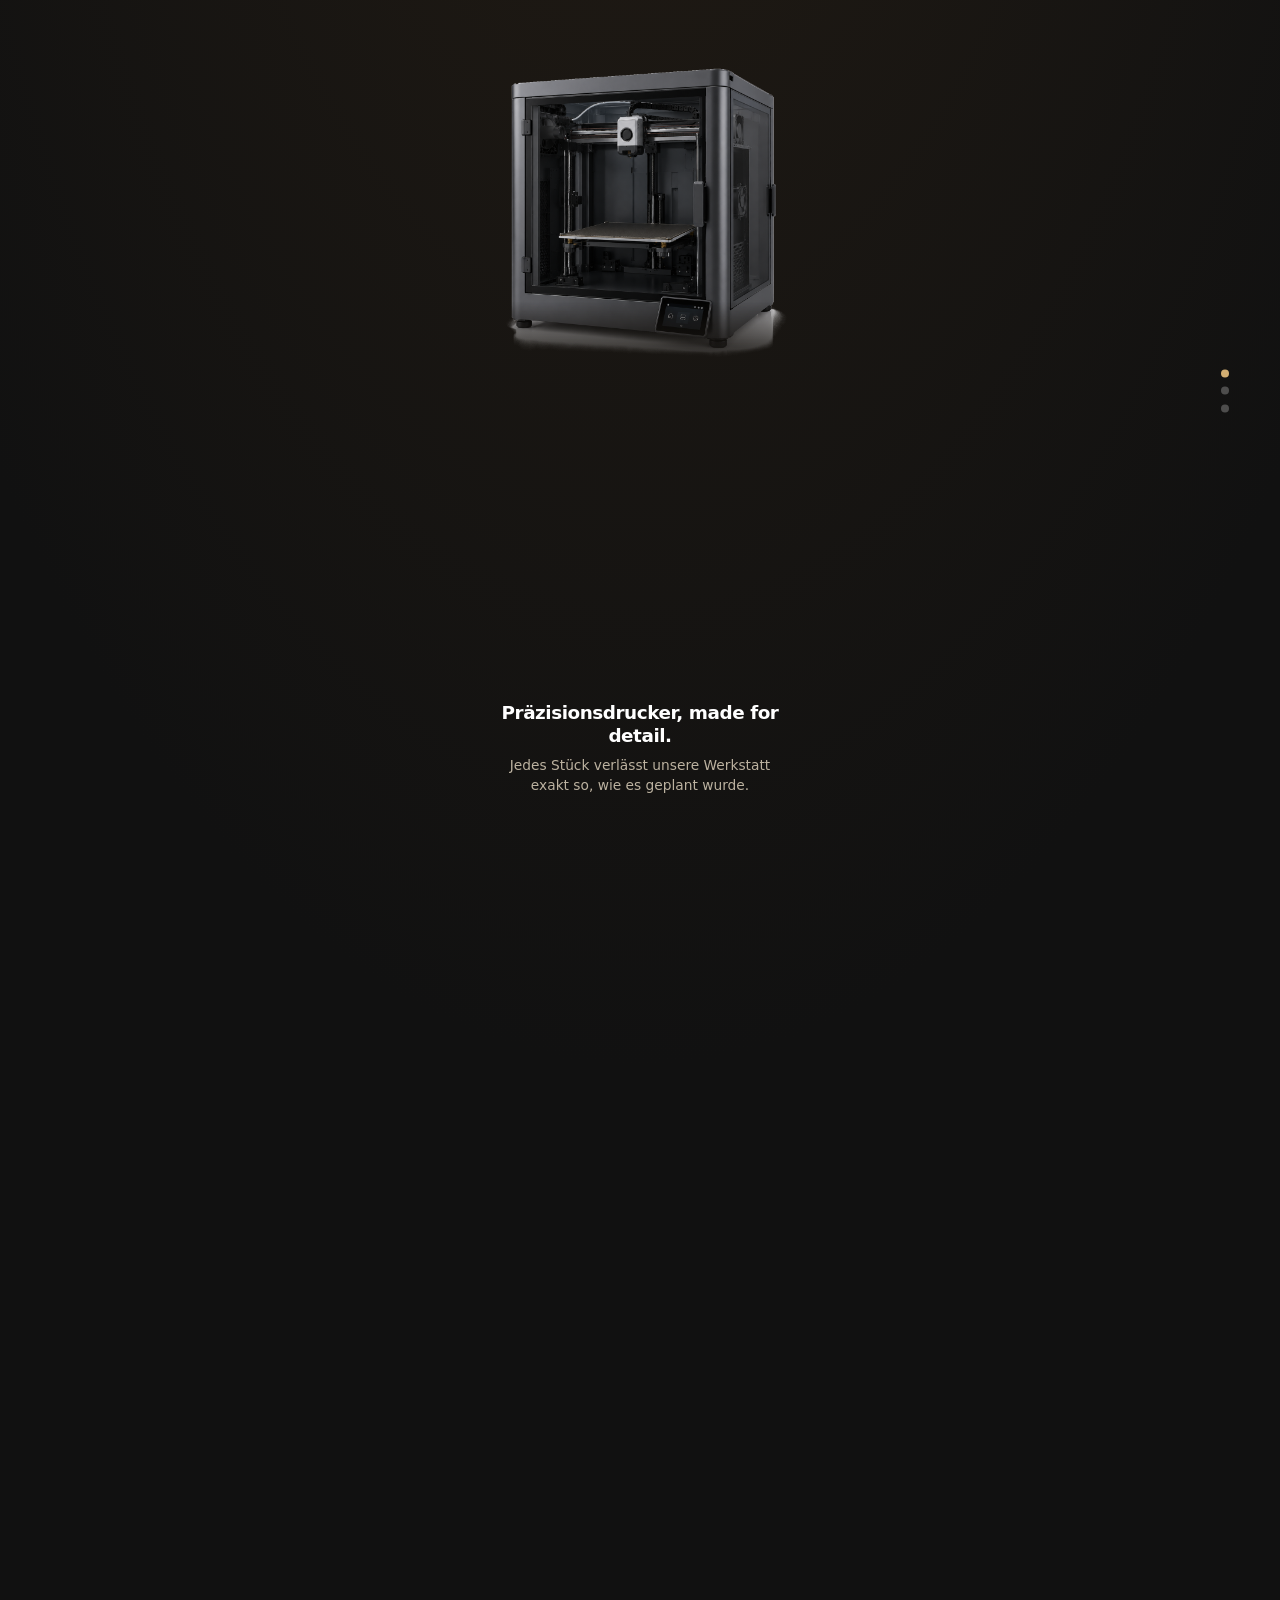
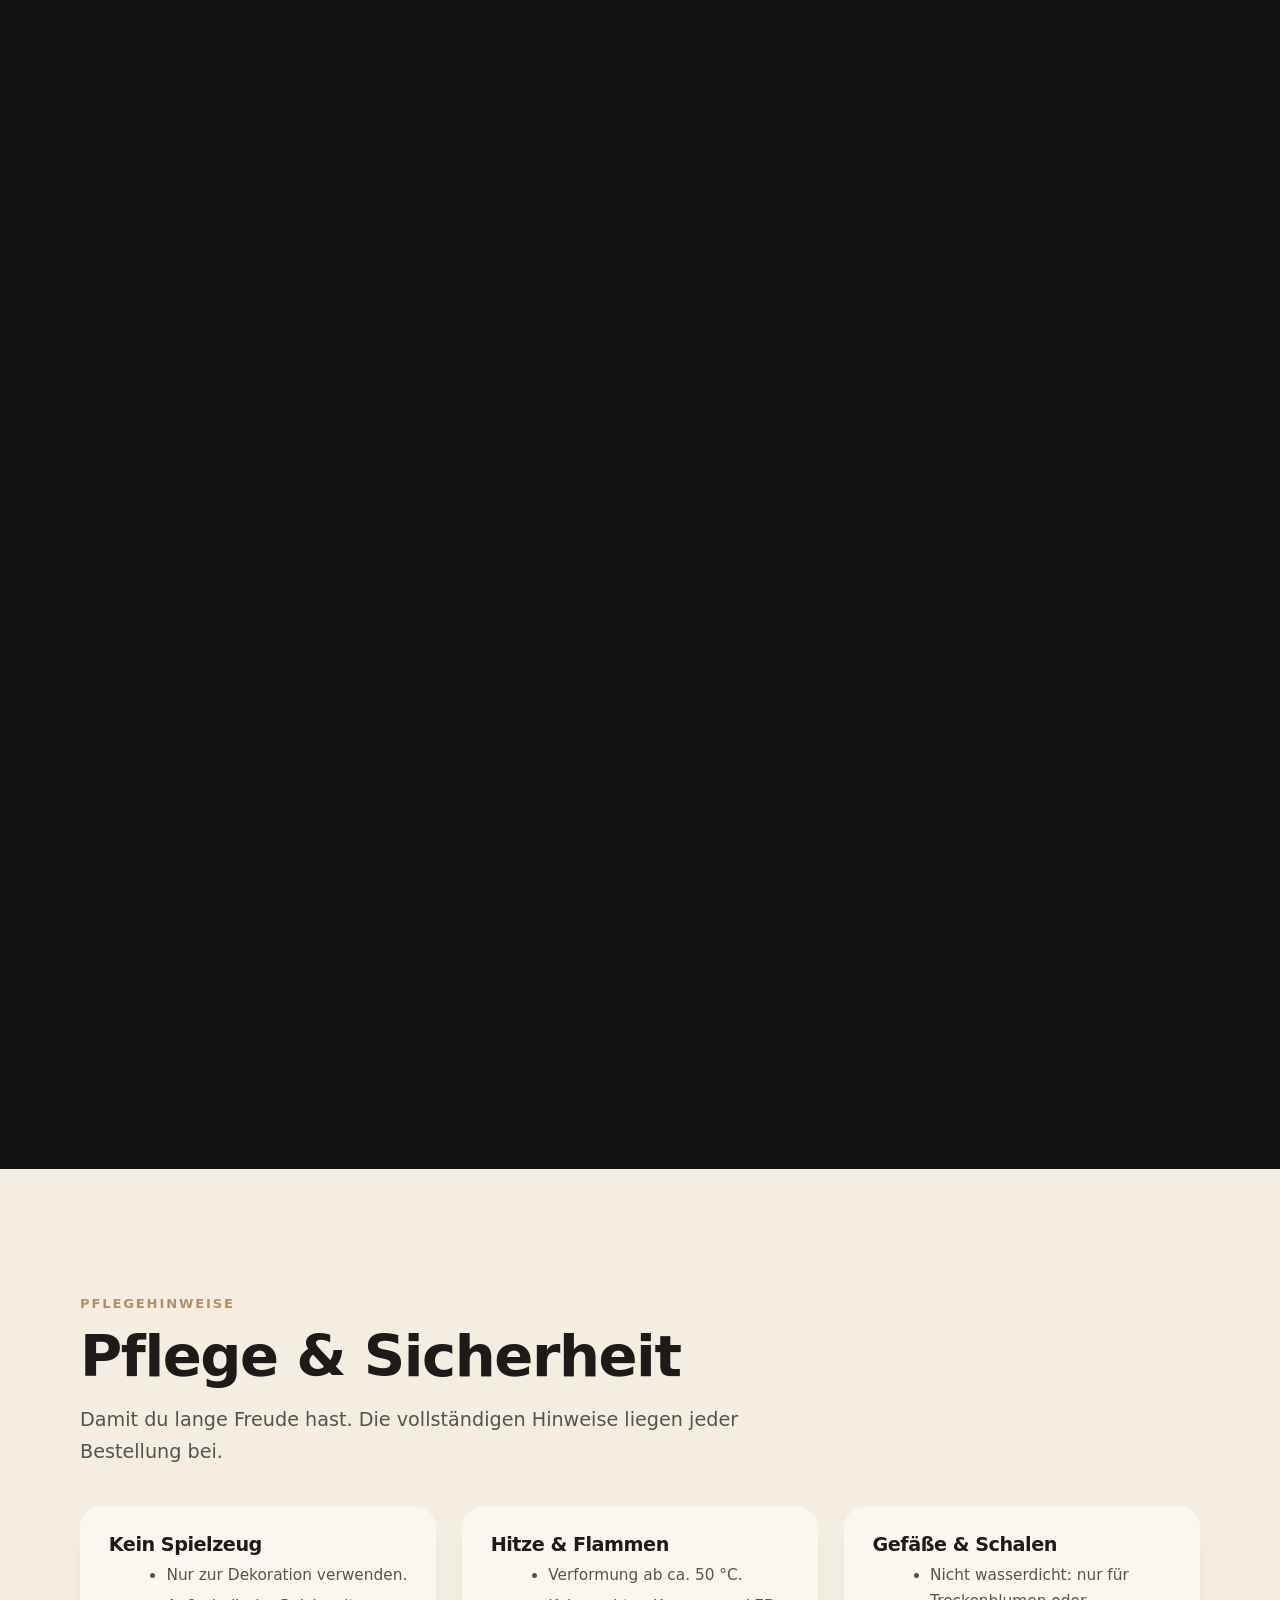
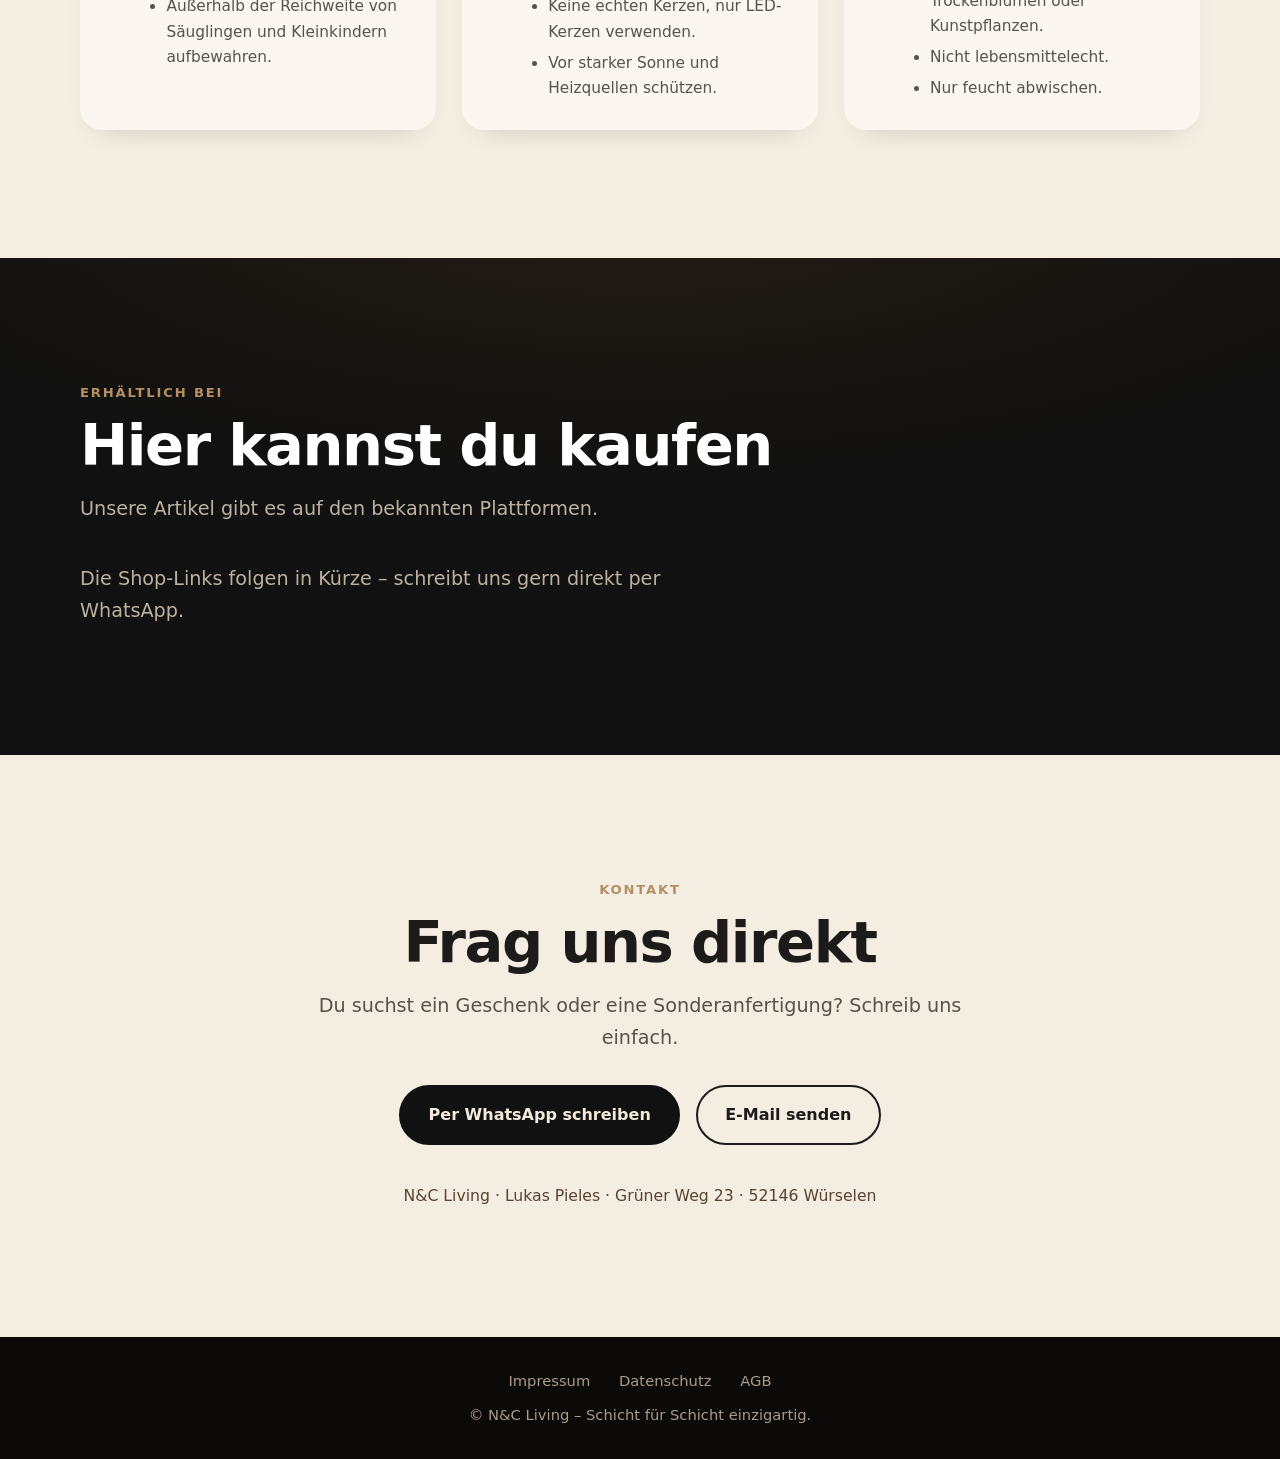
==== commit 27968746: "Add files via upload" ====
--- a/index.html
+++ b/index.html
@@ -13,10 +13,10 @@
 <div class="hero-copy">
 <p class="eyebrow rv">3D-Druck · Wohndeko aus Deutschland</p>
 <h1 class="rv">Deko, die auch <em>Pfoten</em> und <em>Kinderhände</em> übersteht.</h1>
-<p class="lead rv">N&amp;C Living druckt Dekoartikel Schicht für Schicht aus robustem PLA – bruchsicherer als Glas und Keramik, für Zuhause mit Tieren und kleinen Entdeckern.</p>
+<p class="lead rv">N&amp;C Living druckt Dekoartikel Schicht für Schicht aus robustem PLA – bruchsicherer als Glas und Keramik, für ein Zuhause mit Tieren und kleinen Entdeckern.</p>
 <div class="cta rv"><a class="btn" href="#produkte">Produkte ansehen</a><a class="btn ghost" data-wa target="_blank" rel="noopener">Direkt anfragen</a></div>
 </div>
-<div class="hero-art rv"><img class="shot" src="werbebild.jpg" alt="N&amp;C Living Wanddeko mit zwei Katzen auf einer Kommode" width="1254" height="1254" loading="eager"></div>
+<div class="hero-art rv"><img class="shot" src="werbebild.jpg" alt="N&amp;C Living Deko mit zwei Katzen auf einer Kommode" width="1254" height="1254" loading="eager"></div>
 </div><span class="down"></span></section>
 
 <section id="familie"><div class="wrap"><p class="eyebrow rv">Sicherheit</p><h2 class="rv">Gemacht fürs echte Zuhause</h2>
@@ -25,7 +25,7 @@
 <div class="fam-card rv"><div class="fam-ic"><svg viewBox="0 0 24 24"><path d="M4.5 12.5c1 0 1.8-1 1.8-2.3S5.5 8 4.5 8s-1.8 1-1.8 2.3 .8 2.2 1.8 2.2Zm4.3-3.8c1 0 1.8-1.1 1.8-2.4S9.8 3.9 8.8 3.9 7 5 7 6.3s.8 2.4 1.8 2.4Zm6.4 0c1 0 1.8-1.1 1.8-2.4S16.2 3.9 15.2 3.9s-1.8 1.1-1.8 2.4.8 2.4 1.8 2.4Zm4.3 3.8c1 0 1.8-1 1.8-2.3S20.5 8 19.5 8s-1.8 1-1.8 2.3.8 2.2 1.8 2.2ZM12 11c-2.3 0-6 2.7-6 5.6 0 1.7 1.3 2.8 3 2.8.9 0 1.6-.4 3-.4s2.1.4 3 .4c1.7 0 3-1.1 3-2.8 0-2.9-3.7-5.6-6-5.6Z"/></svg></div>
 <h3>Katzen- &amp; hundefreundlich</h3><p>Bruchsicherer als Glas oder Keramik. Ein Stupser von der Pfote, ein Sprung auf die Kommode – unsere Deko übersteht den Alltag mit Tieren deutlich robuster als klassische Deko.</p></div>
 <div class="fam-card rv"><div class="fam-ic"><svg viewBox="0 0 24 24"><path d="M12 2 4 5v6c0 5 3.4 8.7 8 9.9 4.6-1.2 8-4.9 8-9.9V5Zm-1 12.4L7 10.5l1.4-1.4L11 11.6l4.6-4.6L17 8.4Z"/></svg></div>
-<h3>Mit Bedacht für Familien</h3><p>Unsere Deko ist kein Spielzeug, sondern zum Aufhängen an der Wand, am Fenster oder auf einer Ablage gedacht – nicht für Kinderhände. Wir verzichten auf lange Schnüre und empfehlen, Stücke außerhalb der Reichweite von Kleinkindern anzubringen. So bleibt Schönes auch sicher.</p></div>
+<h3>Mit Bedacht für Familien</h3><p>Fällt ein Stück mal herunter, bleibt es heil: Unser PLA splittert nicht wie Glas oder Keramik, es entstehen also keine Scherben, an denen sich Kinder oder Tiere verletzen könnten. Spielzeug ist unsere Deko trotzdem nicht – Kleinteile und Schnüre gehören nicht in Kinderhände, daher platzieren wir alles außerhalb ihrer Reichweite.</p></div>
 </div></div></section>
 
 <section class="dark"><div class="wrap"><p class="eyebrow rv">Material &amp; Qualität</p><h2 class="rv">Warum N&amp;C Living</h2><p class="lead rv">Vier Gründe, die im Alltag zählen.</p>
@@ -35,7 +35,7 @@
 <div class="rv"><h3>Gedruckt aus PLA</h3><p>Biobasiertes Material, biologisch abbaubar unter geeigneten Bedingungen.</p></div></div></div></section>
 
 <section id="ueber"><div class="wrap"><div class="story rv"><p class="eyebrow">Unsere Geschichte</p><h2>Deko, die ihr Zuhause mag</h2>
-<p class="lead">N&amp;C Living fertigt Dekoartikel im 3D-Druck: Herzen, Blumen, Schmetterlinge und Weihnachtsbäume. Jedes Stück entsteht Schicht für Schicht in Deutschland und wird von Hand geprüft und verpackt, bevor es zu dir nach Hause reist.</p>
+<p class="lead">N&amp;C Living fertigt Wohndeko im 3D-Druck – zum Hinstellen wie Schalen und Vasen, zum Aufhängen wie Fensterkränze und Girlanden. Jedes Stück entsteht Schicht für Schicht in Deutschland und wird von Hand geprüft und verpackt, bevor es zu dir nach Hause reist.</p>
 <div class="stats">
 <div><b>Deutschland</b><span>Handgefertigt</span></div>
 <div><b>PLA</b><span>Biobasiert</span></div>
@@ -78,8 +78,8 @@
 </section>
 
 <section id="pflege"><div class="wrap"><p class="eyebrow rv">Pflegehinweise</p><h2 class="rv">Pflege &amp; Sicherheit</h2><p class="lead rv">Damit du lange Freude hast. Die vollständigen Hinweise liegen jeder Bestellung bei.</p>
-<div class="care"><div class="rv"><h3>Kein Spielzeug</h3><ul><li>Nur zur Dekoration verwenden.</li><li>Außerhalb der Reichweite von Säuglingen und Kleinkindern aufhängen.</li></ul></div>
-<div class="rv"><h3>Hitze &amp; Flammen</h3><ul><li>Verformung ab ca. 50 °C.</li><li>Keine echten Kerzen, nur LED-Kerzen.</li><li>Vor starker Sonne und Heizquellen schützen.</li></ul></div>
+<div class="care"><div class="rv"><h3>Kein Spielzeug</h3><ul><li>Nur zur Dekoration verwenden.</li><li>Außerhalb der Reichweite von Säuglingen und Kleinkindern aufbewahren.</li></ul></div>
+<div class="rv"><h3>Hitze &amp; Flammen</h3><ul><li>Verformung ab ca. 50 °C.</li><li>Keine echten Kerzen, nur LED-Kerzen verwenden.</li><li>Vor starker Sonne und Heizquellen schützen.</li></ul></div>
 <div class="rv"><h3>Gefäße &amp; Schalen</h3><ul><li>Nicht wasserdicht: nur für Trockenblumen oder Kunstpflanzen.</li><li>Nicht lebensmittelecht.</li><li>Nur feucht abwischen.</li></ul></div></div></div></section>
 
 <section id="kaufen" class="dark"><div class="wrap"><p class="eyebrow rv">Erhältlich bei</p><h2 class="rv">Hier kannst du kaufen</h2><p class="lead rv">Unsere Artikel gibt es auf den bekannten Plattformen.</p><div class="shops" id="shops"></div></div></section>
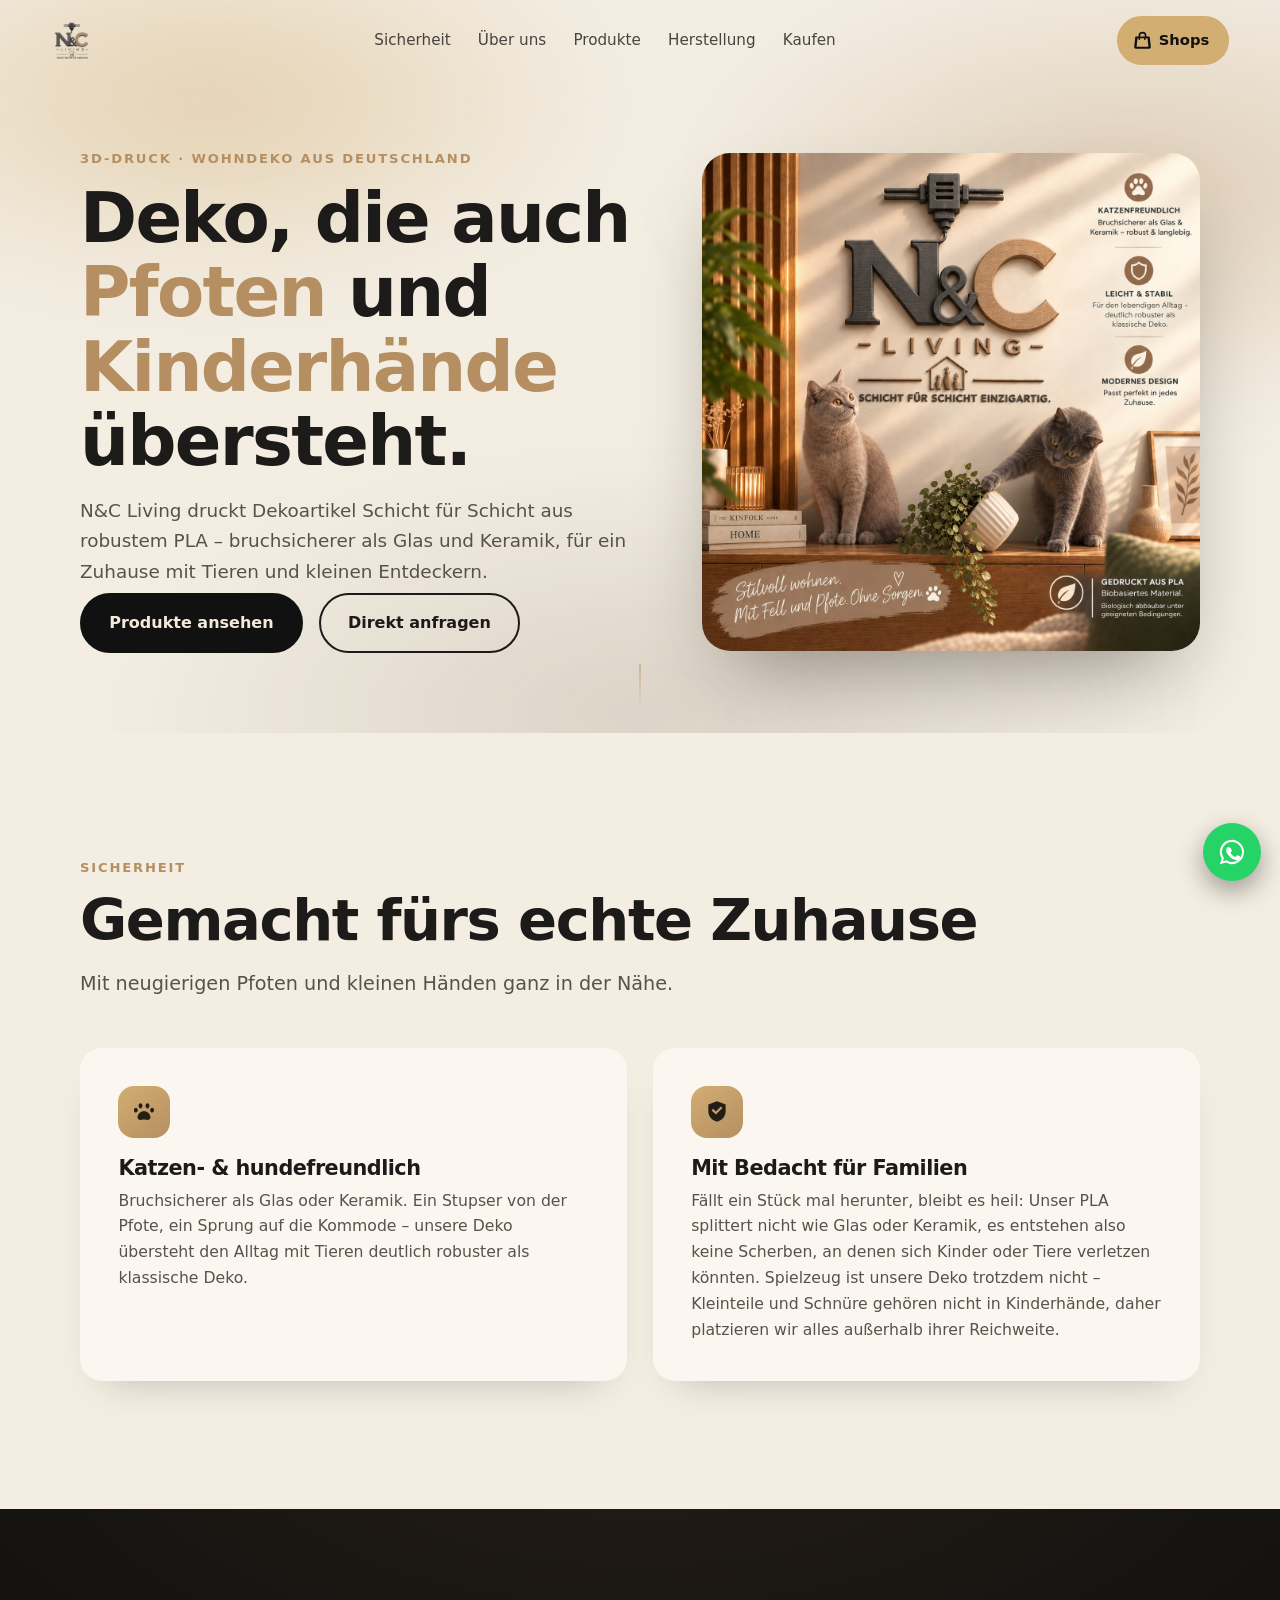
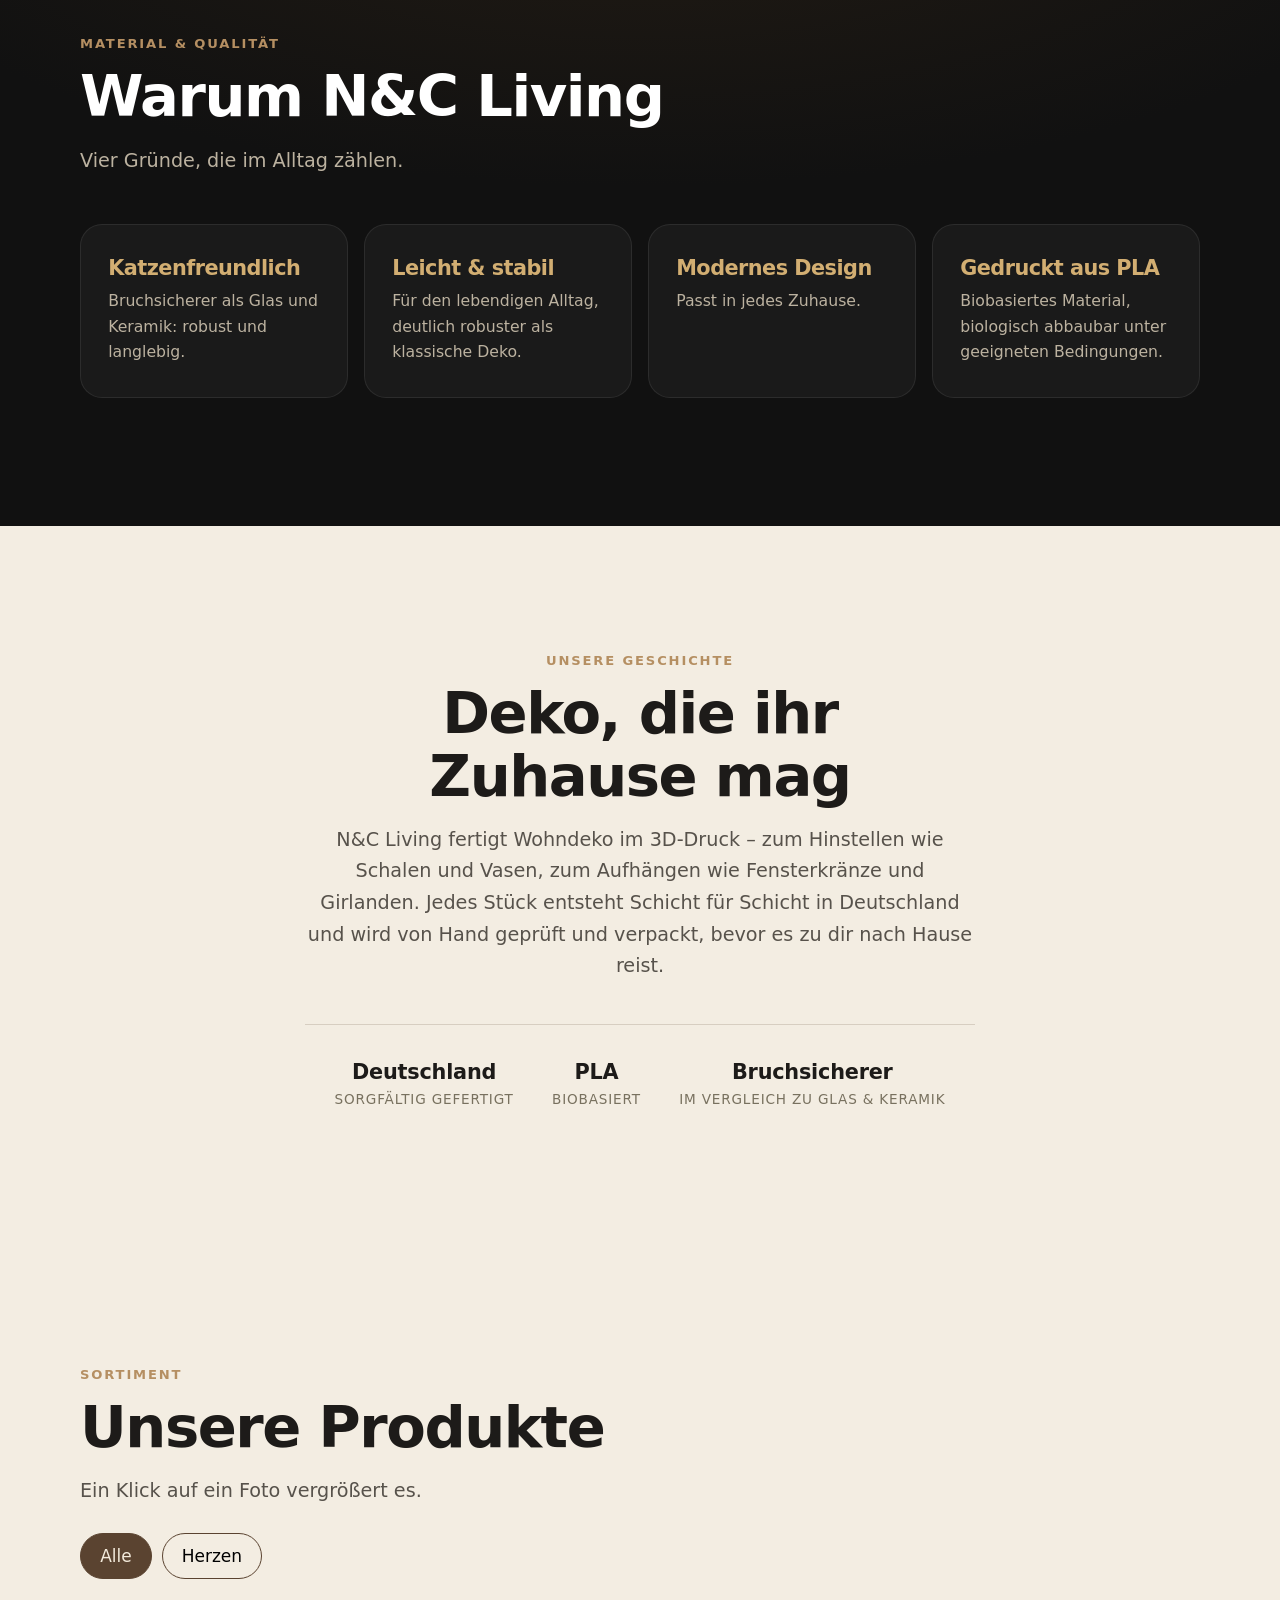
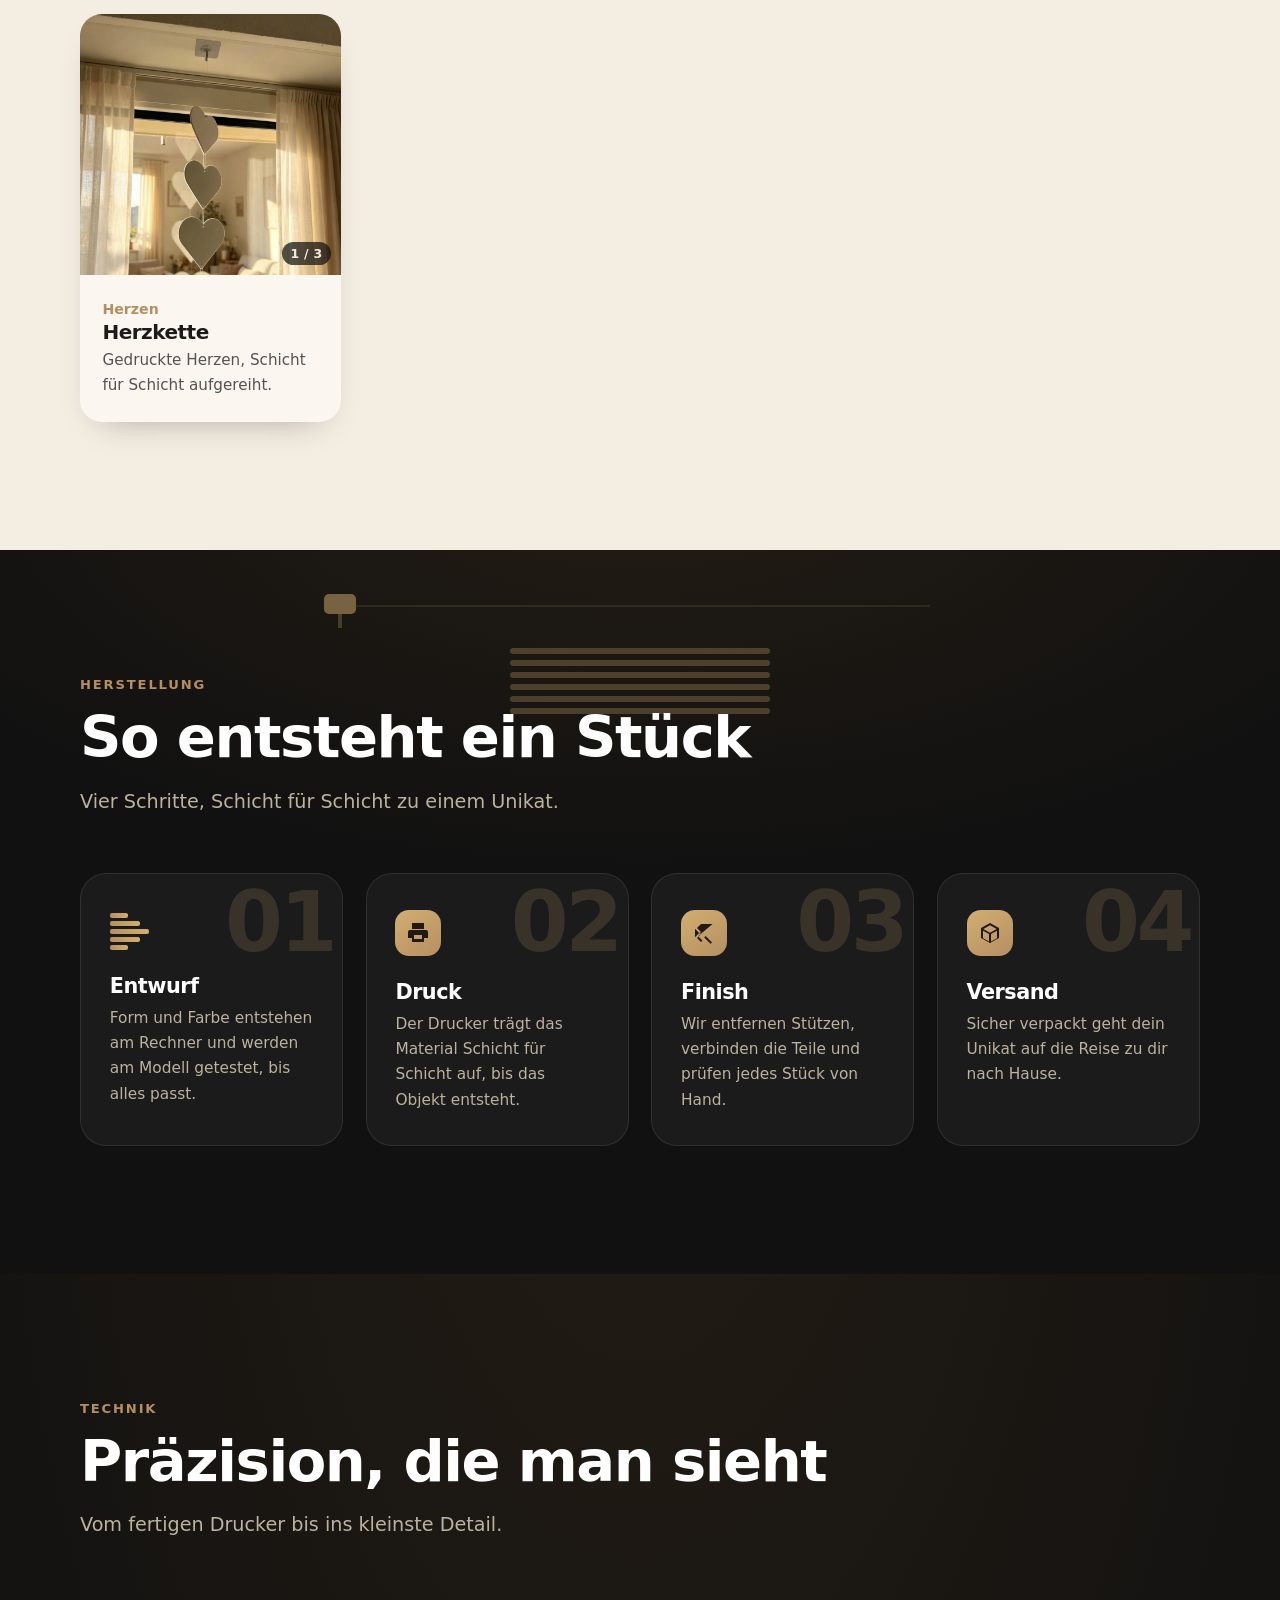
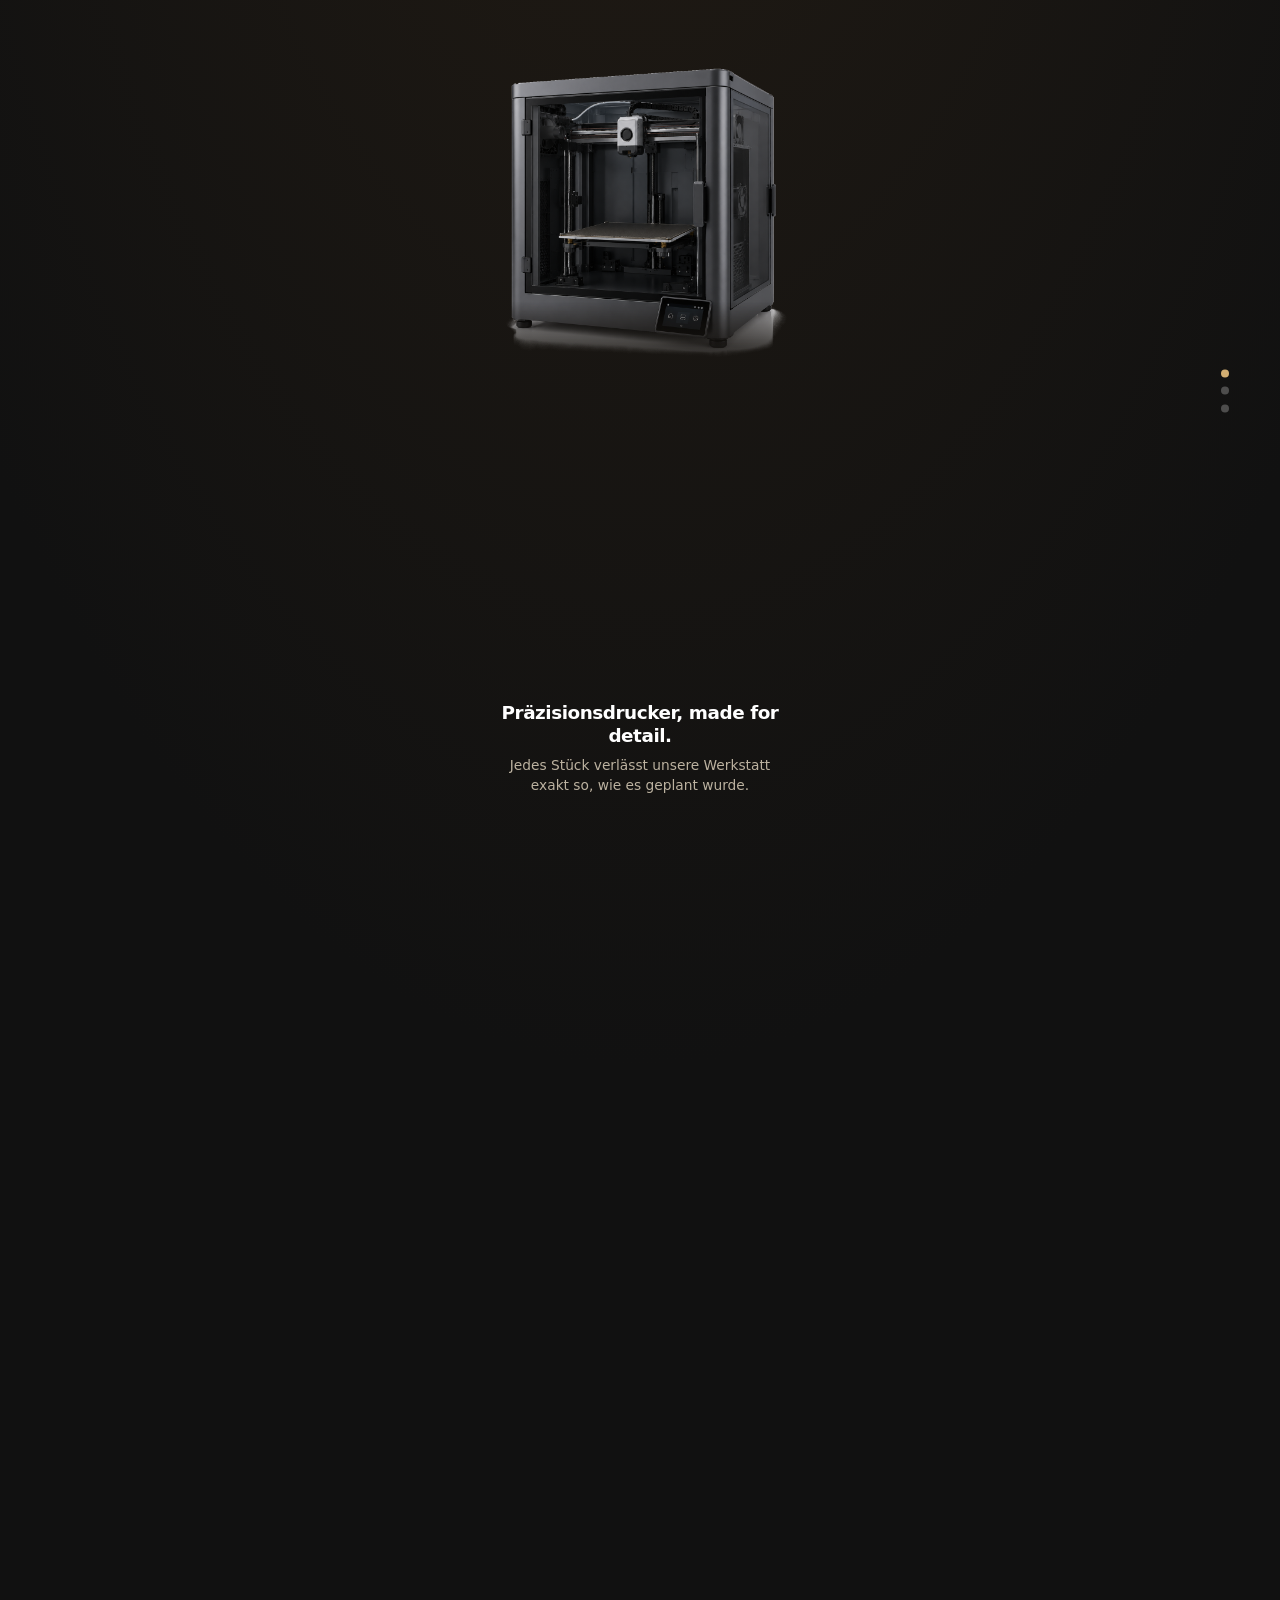
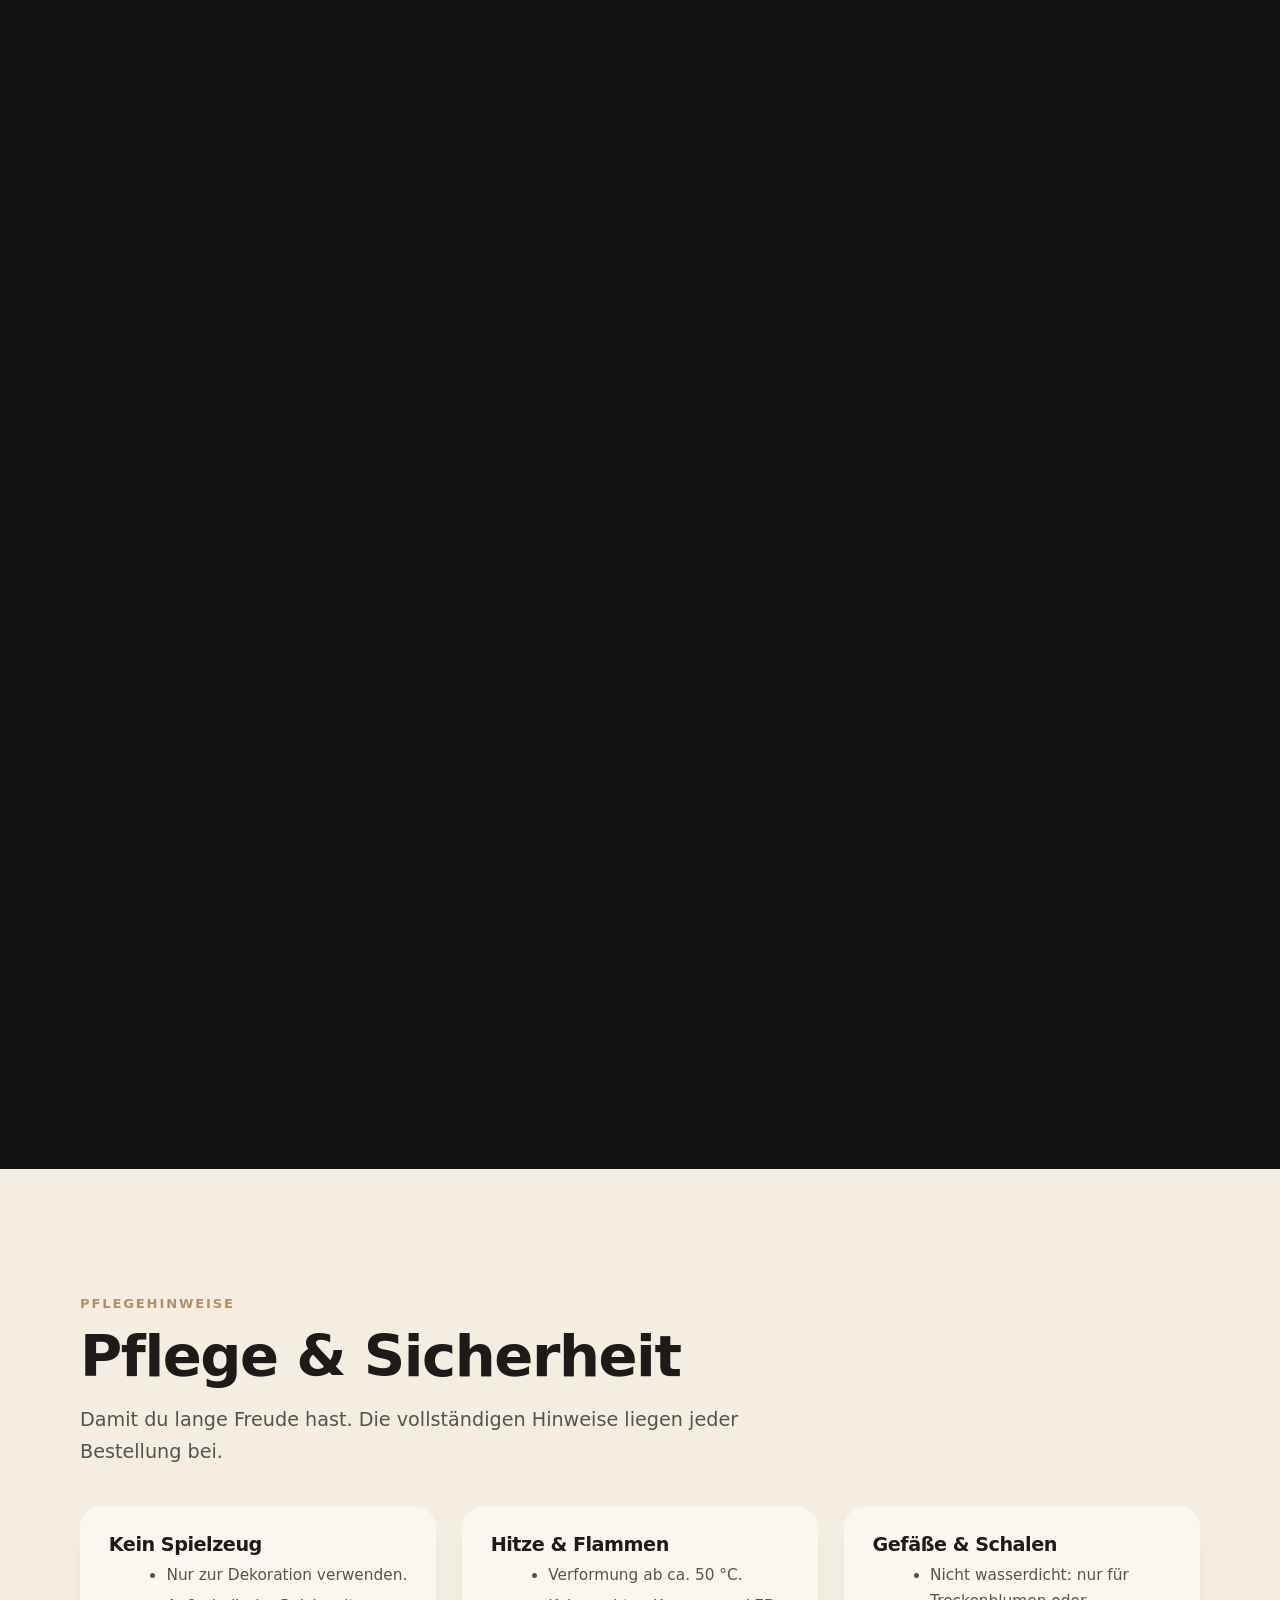
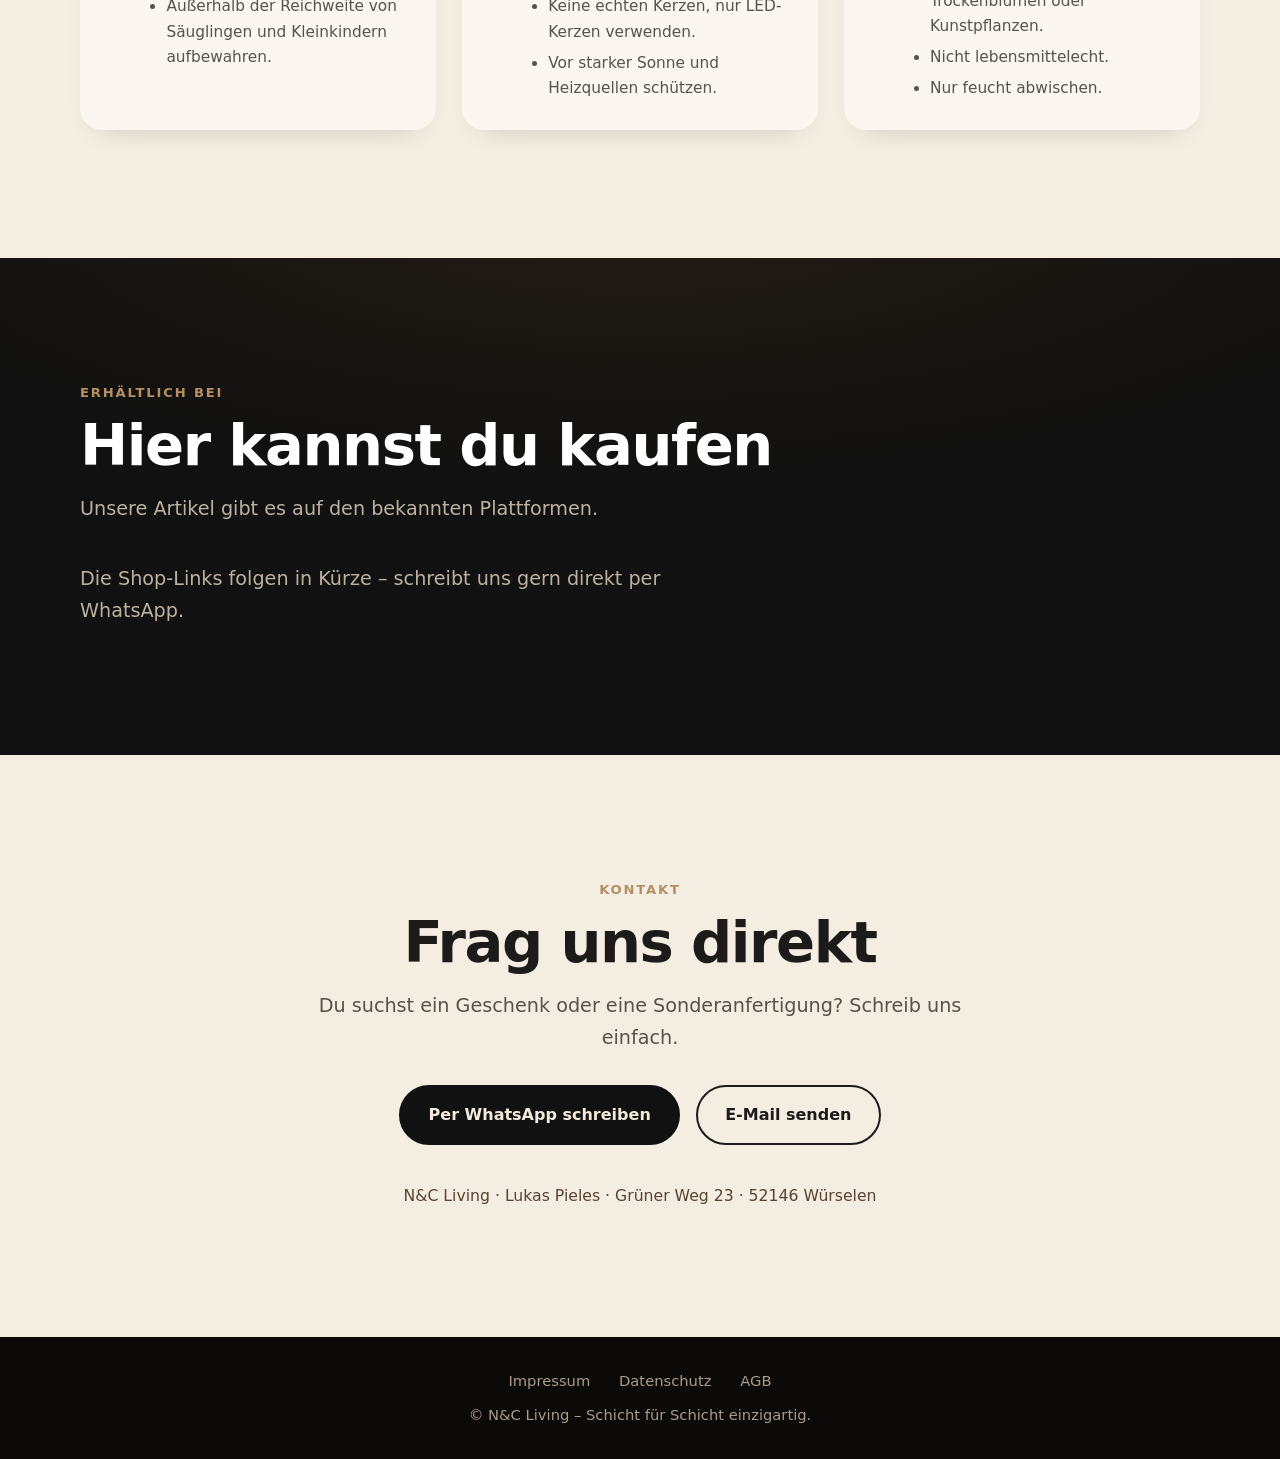
==== commit 2b671772: "Add files via upload" ====
--- a/index.html
+++ b/index.html
@@ -1,7 +1,7 @@
 <!doctype html>
 <html lang="de"><head><meta charset="utf-8"><meta name="viewport" content="width=device-width,initial-scale=1">
 <title>N&amp;C Living – 3D-gedruckte Deko, Schicht für Schicht einzigartig</title>
-<meta name="description" content="N&amp;C Living: handgefertigte 3D-Druck-Dekoartikel aus PLA. Robust, modern und katzenfreundlich. Handgefertigt in Deutschland.">
+<meta name="description" content="N&amp;C Living: 3D-gedruckte Dekoartikel aus PLA. Robust, modern und katzenfreundlich. Gefertigt in Deutschland.">
 <meta property="og:title" content="N&amp;C Living"><meta property="og:description" content="Schicht für Schicht einzigartig."><meta property="og:image" content="werbebild.jpg">
 <link rel="icon" href="logo.png"><link rel="stylesheet" href="style.css"></head><body>
 <div class="progress"></div>
@@ -37,9 +37,9 @@
 <section id="ueber"><div class="wrap"><div class="story rv"><p class="eyebrow">Unsere Geschichte</p><h2>Deko, die ihr Zuhause mag</h2>
 <p class="lead">N&amp;C Living fertigt Wohndeko im 3D-Druck – zum Hinstellen wie Schalen und Vasen, zum Aufhängen wie Fensterkränze und Girlanden. Jedes Stück entsteht Schicht für Schicht in Deutschland und wird von Hand geprüft und verpackt, bevor es zu dir nach Hause reist.</p>
 <div class="stats">
-<div><b>Deutschland</b><span>Handgefertigt</span></div>
+<div><b>Deutschland</b><span>Sorgfältig gefertigt</span></div>
 <div><b>PLA</b><span>Biobasiert</span></div>
-<div><b>Bruchsicher</b><span>Statt Glas &amp; Keramik</span></div>
+<div><b>Bruchsicherer</b><span>Im Vergleich zu Glas &amp; Keramik</span></div>
 </div></div></div></section>
 
 <section id="produkte"><div class="wrap"><p class="eyebrow rv">Sortiment</p><h2 class="rv">Unsere Produkte</h2><p class="lead rv">Ein Klick auf ein Foto vergrößert es.</p>
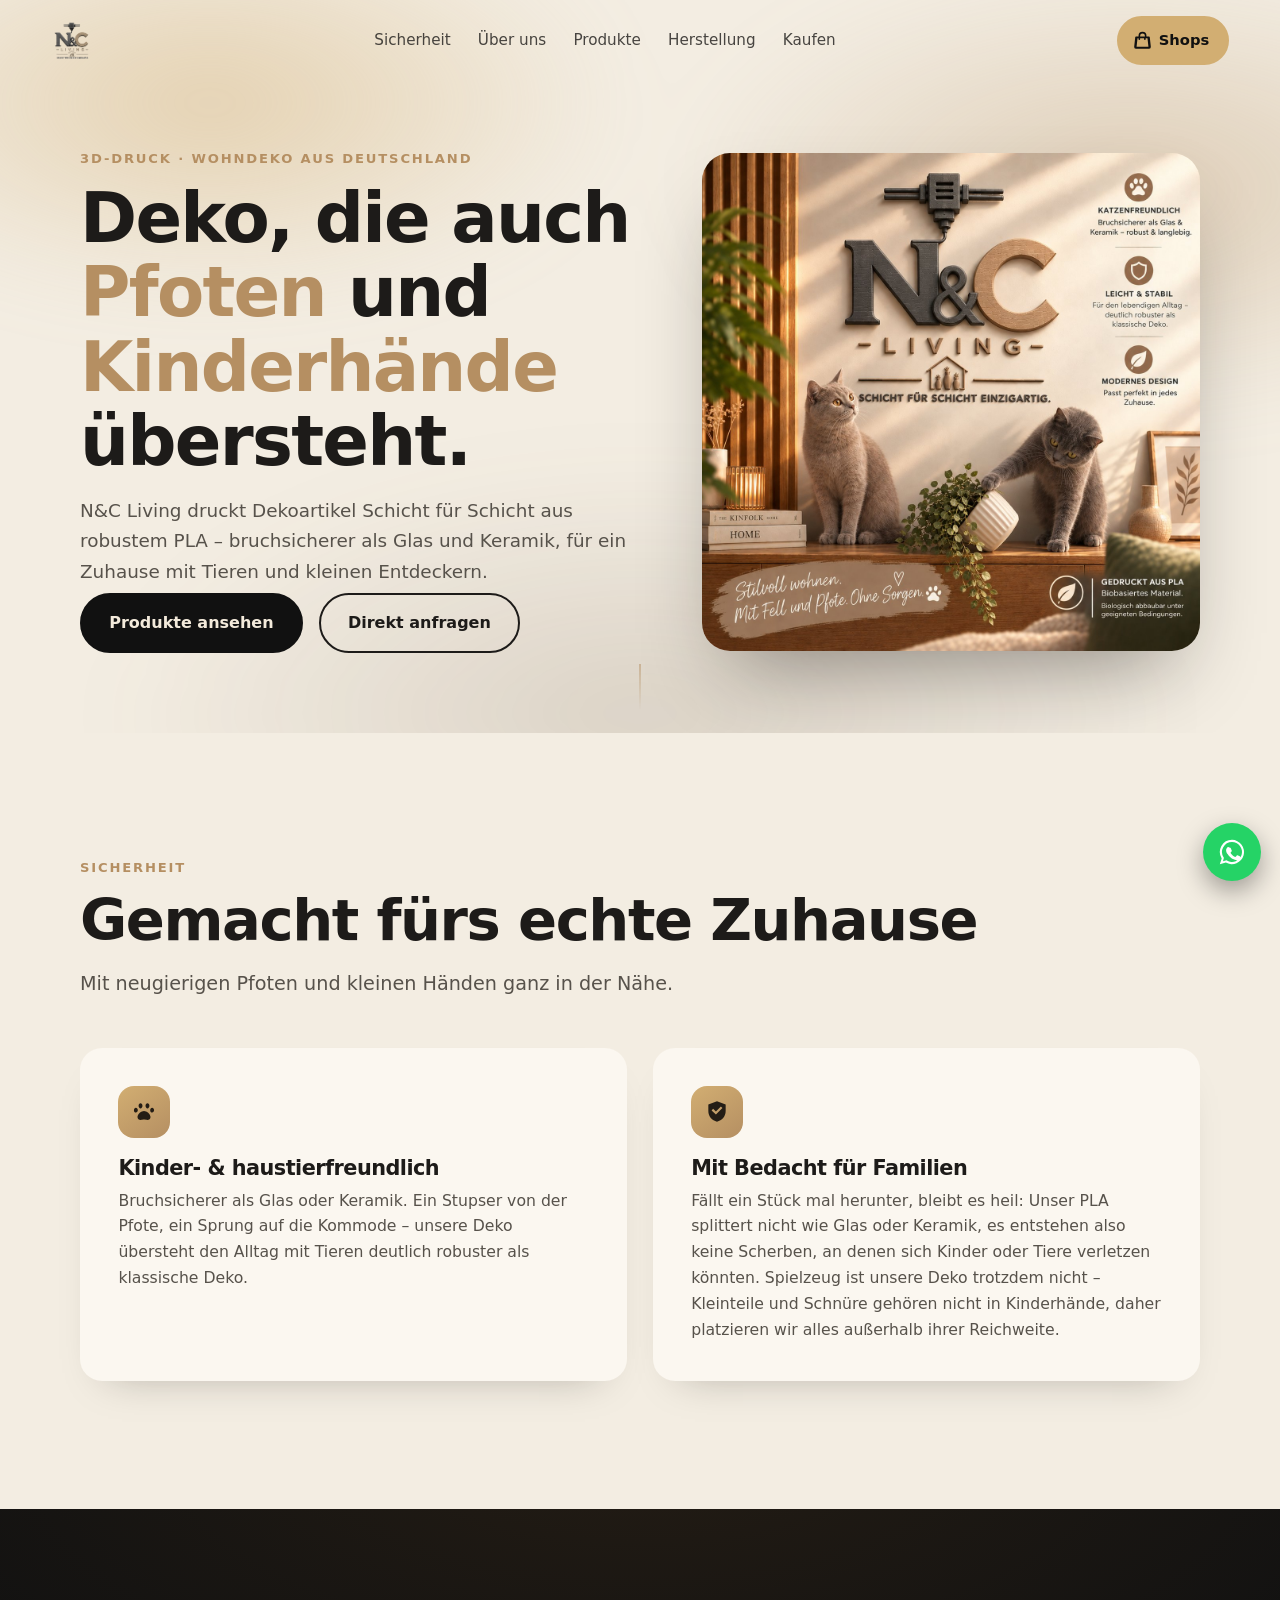
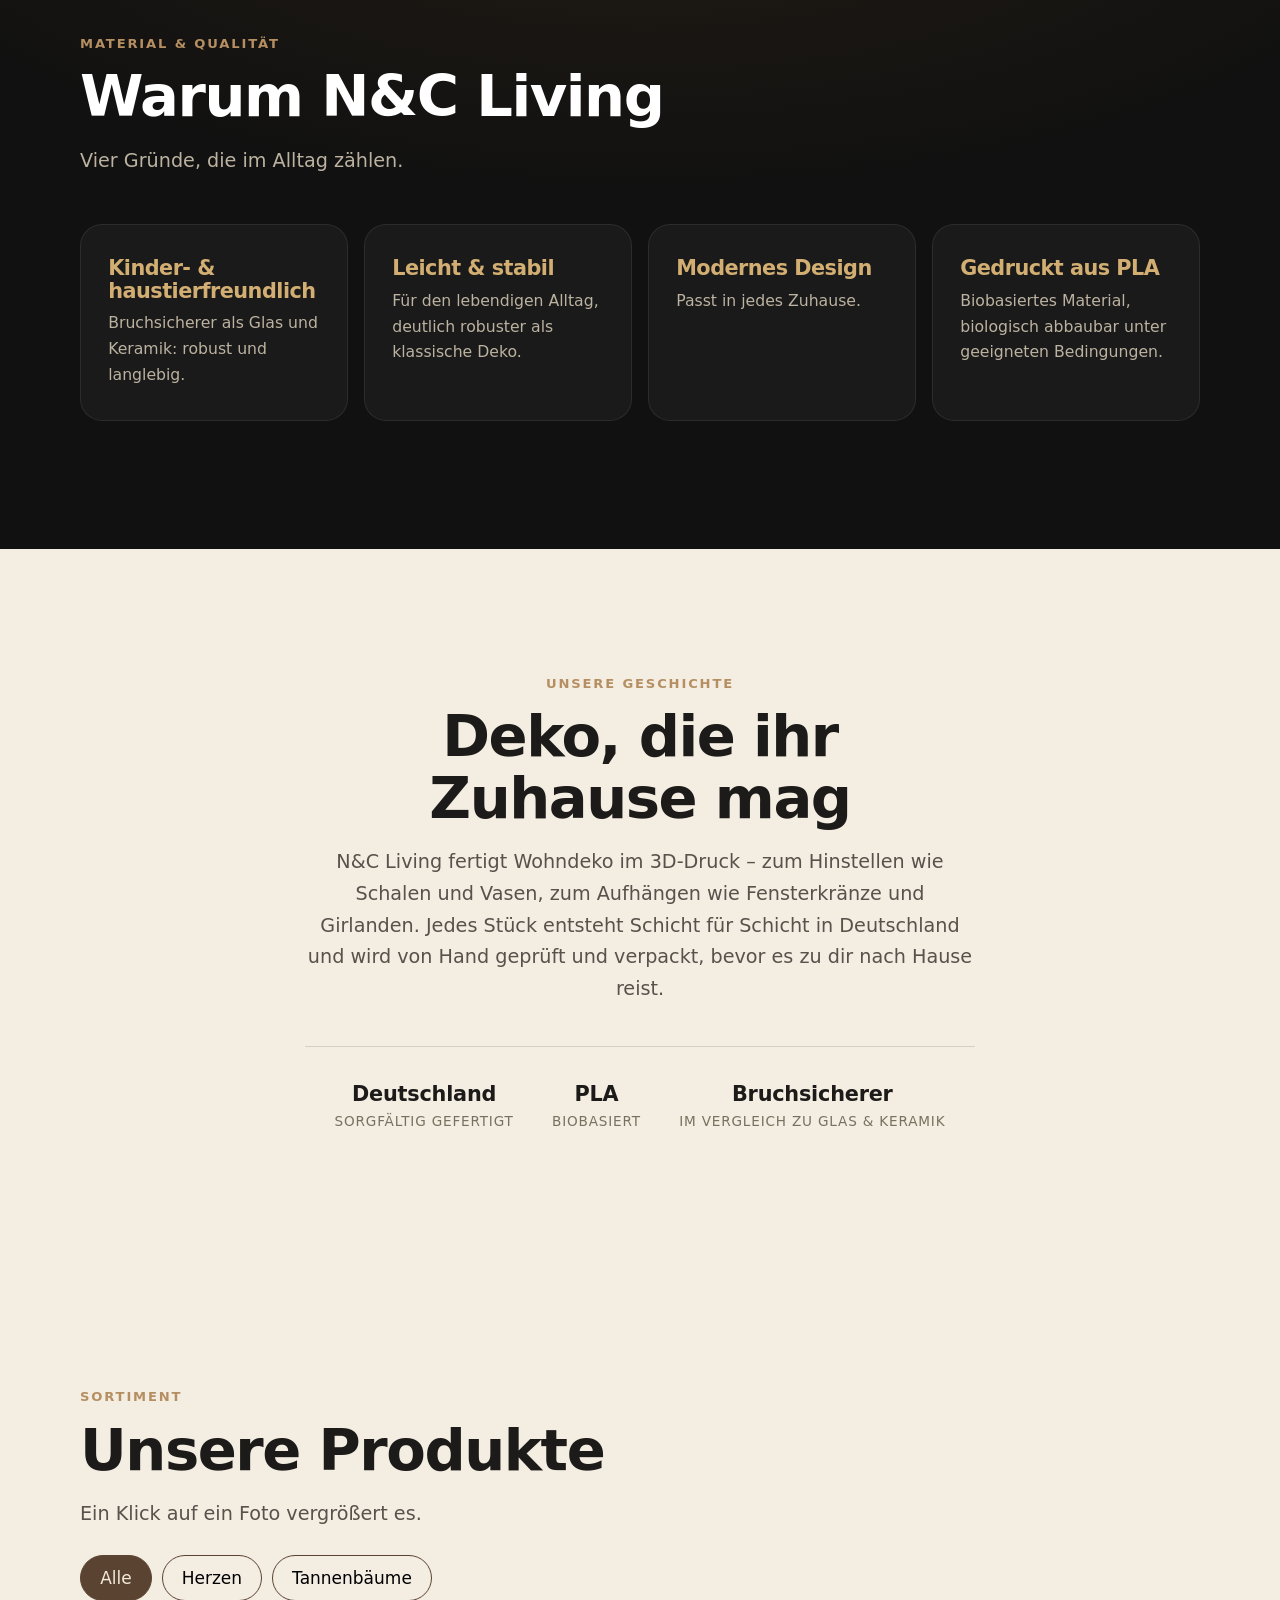
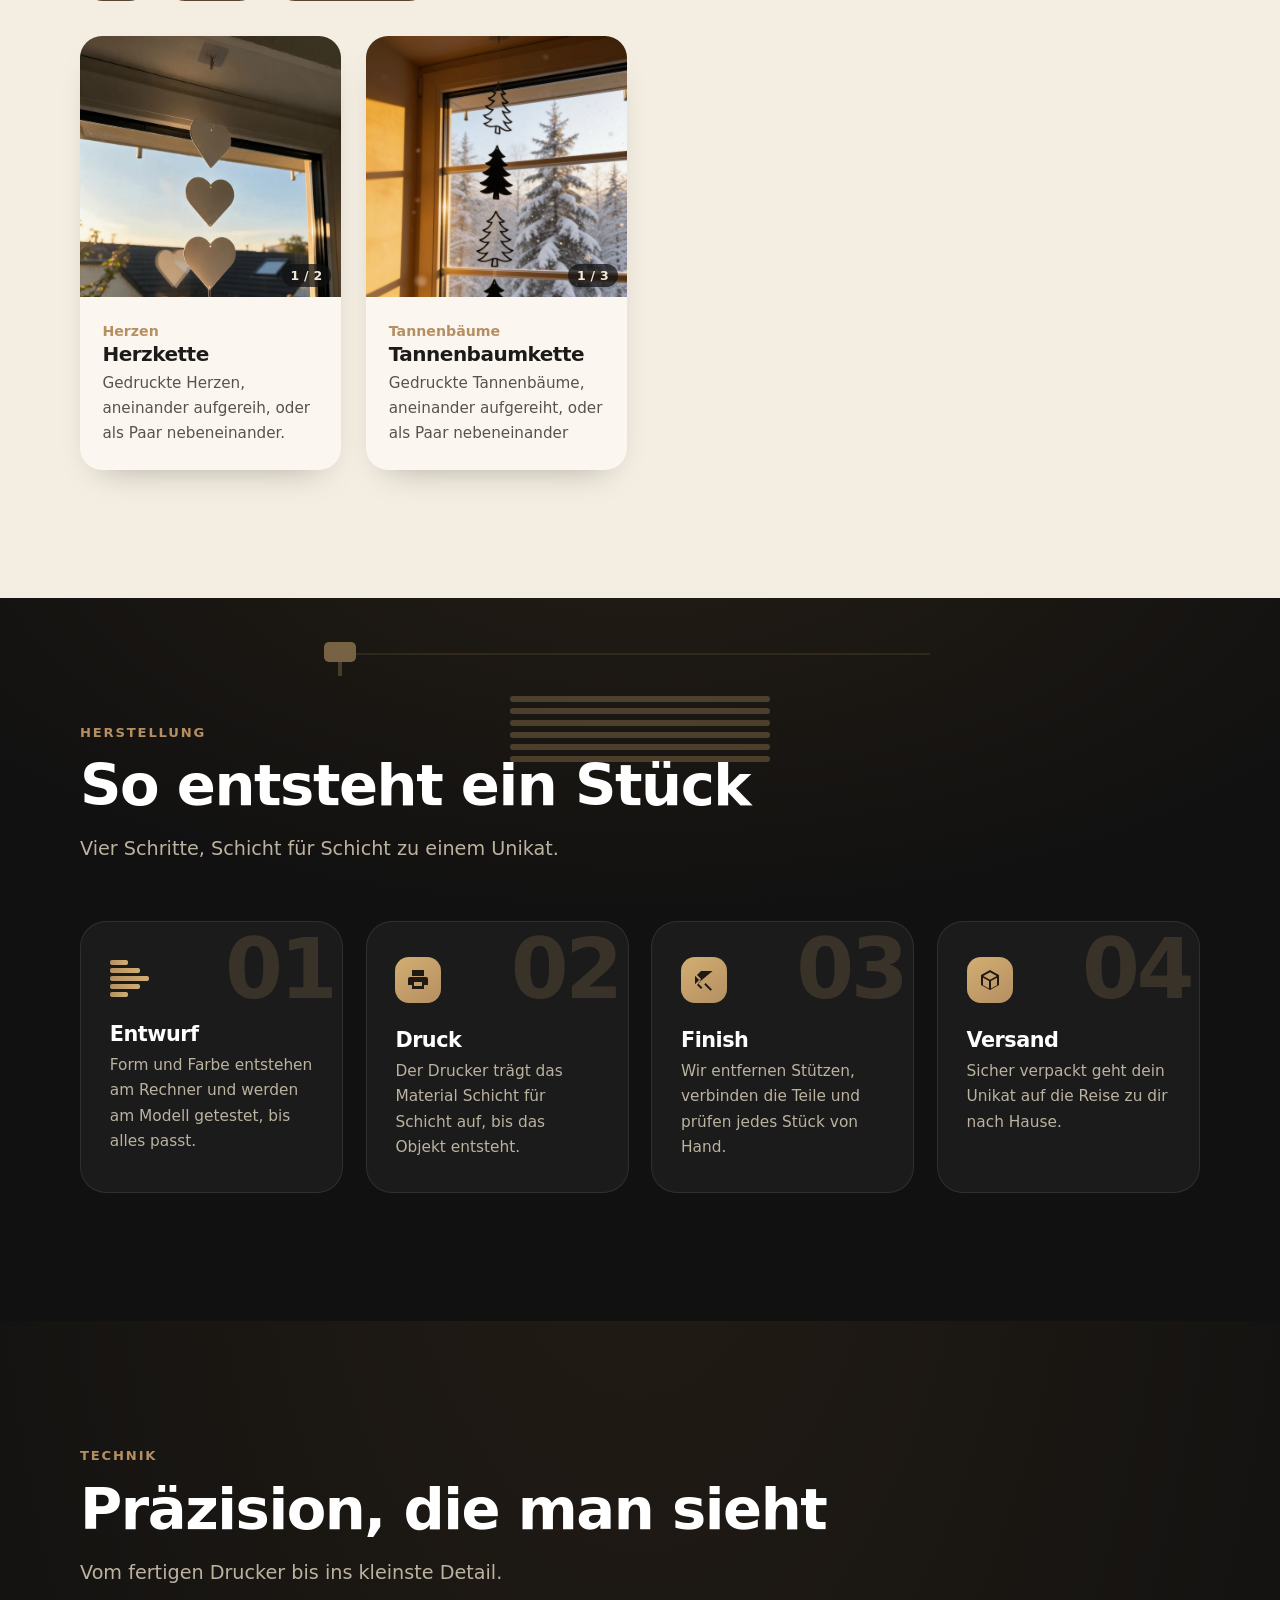
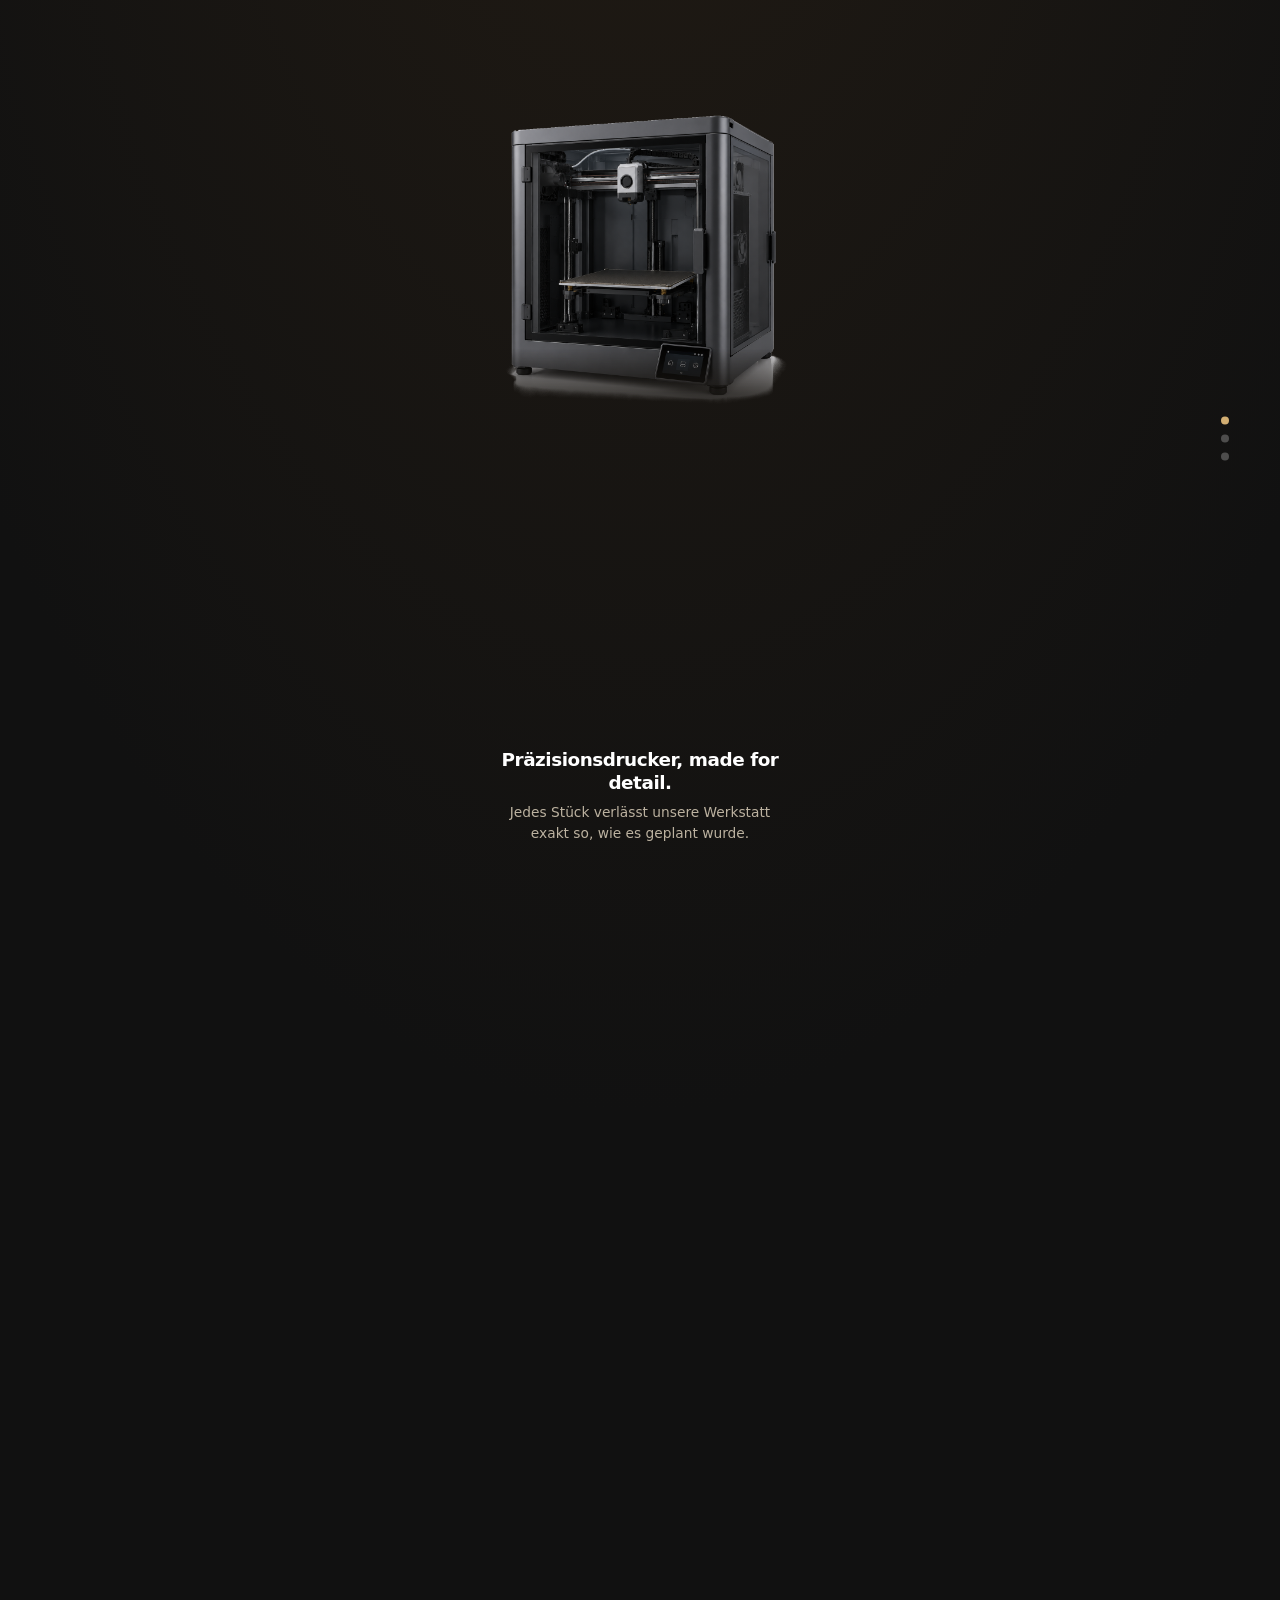
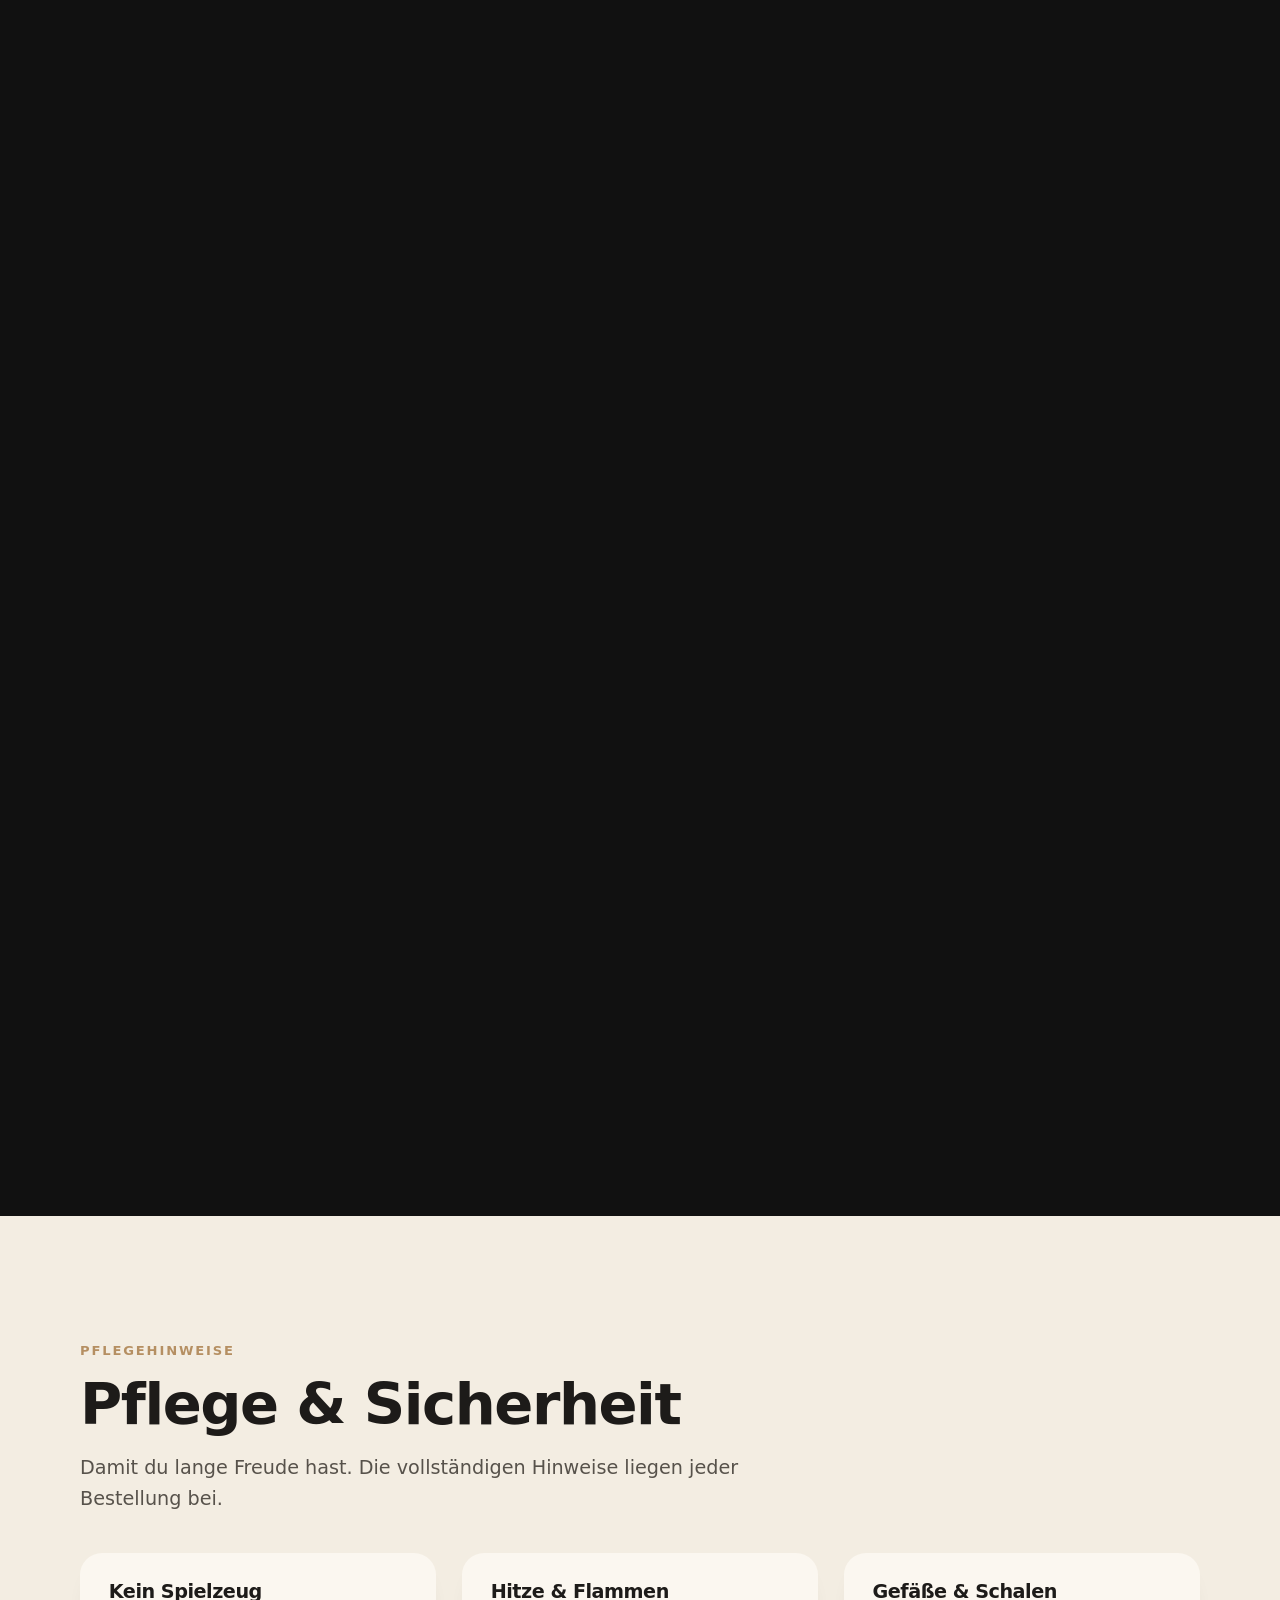
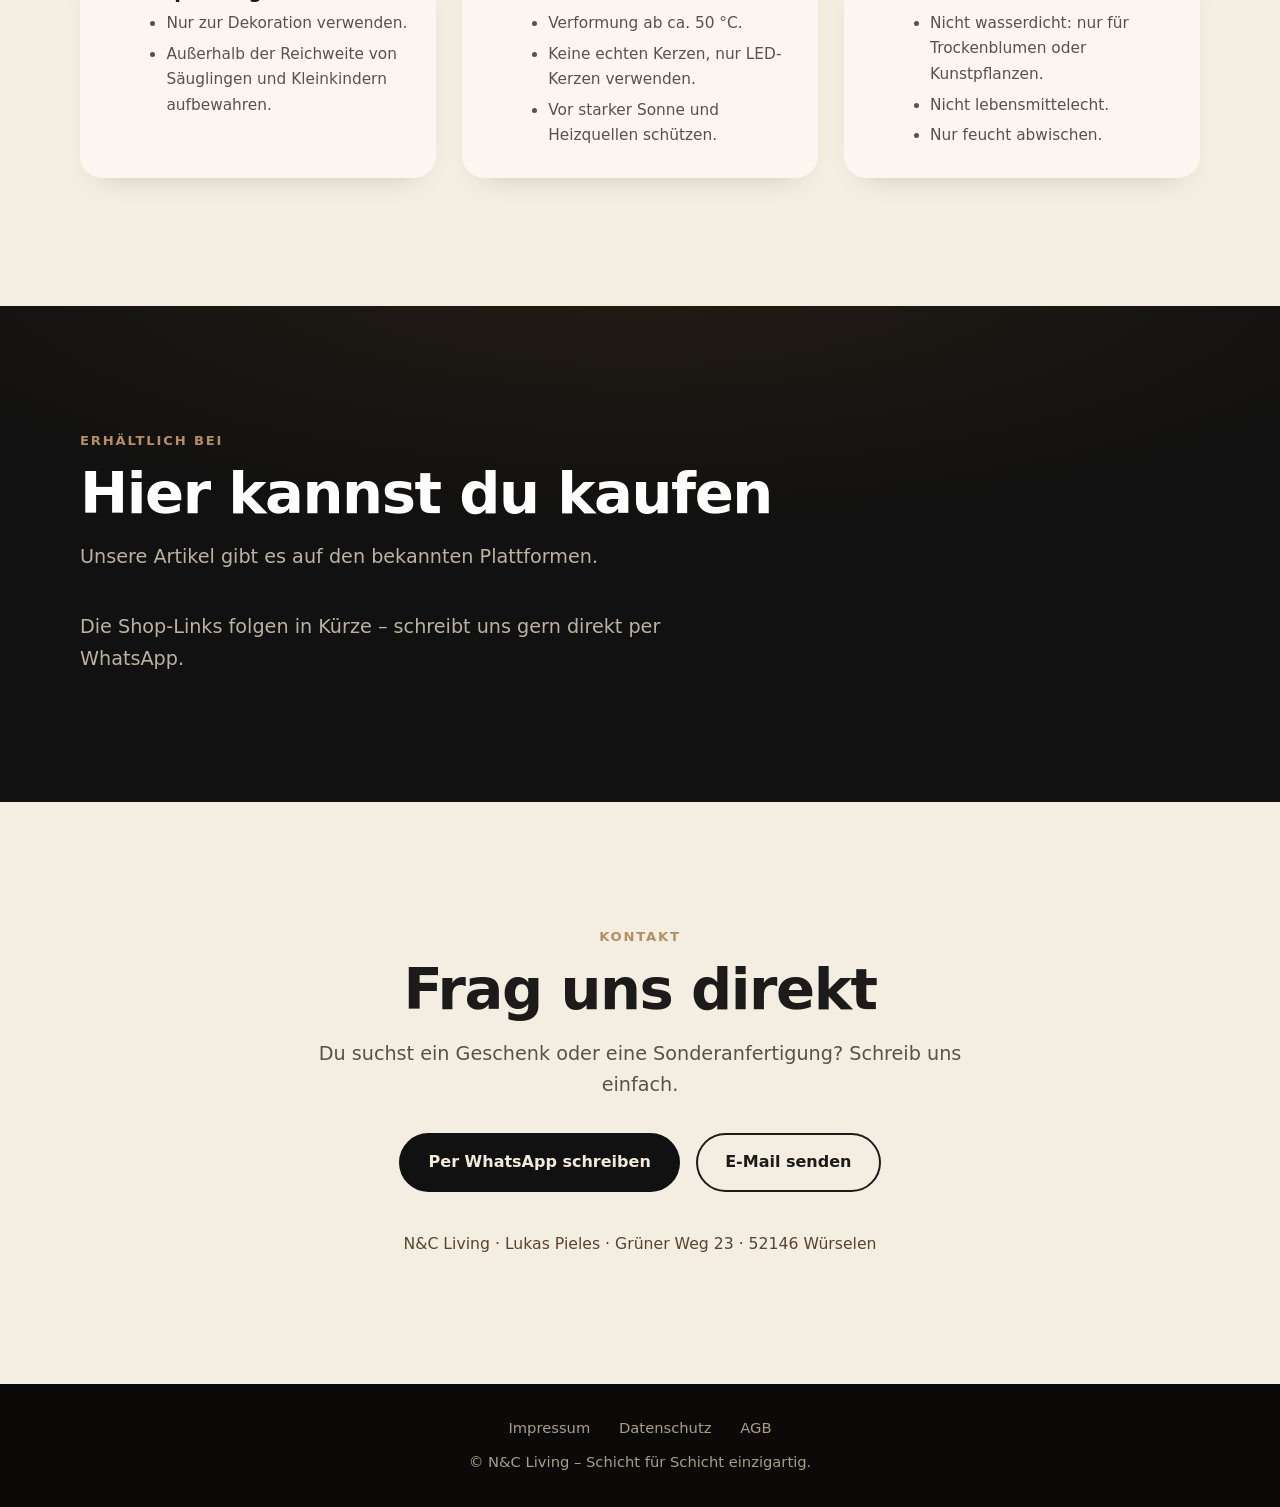
==== commit 91dddbdb: "Add files via upload" ====
--- a/index.html
+++ b/index.html
@@ -1,7 +1,7 @@
 <!doctype html>
 <html lang="de"><head><meta charset="utf-8"><meta name="viewport" content="width=device-width,initial-scale=1">
 <title>N&amp;C Living – 3D-gedruckte Deko, Schicht für Schicht einzigartig</title>
-<meta name="description" content="N&amp;C Living: 3D-gedruckte Dekoartikel aus PLA. Robust, modern und katzenfreundlich. Gefertigt in Deutschland.">
+<meta name="description" content="N&amp;C Living: 3D-gedruckte Dekoartikel aus PLA. Robust, modern und kinder- &amp; haustierfreundlich. Gefertigt in Deutschland.">
 <meta property="og:title" content="N&amp;C Living"><meta property="og:description" content="Schicht für Schicht einzigartig."><meta property="og:image" content="werbebild.jpg">
 <link rel="icon" href="logo.png"><link rel="stylesheet" href="style.css"></head><body>
 <div class="progress"></div>
@@ -23,13 +23,13 @@
 <p class="lead rv">Mit neugierigen Pfoten und kleinen Händen ganz in der Nähe.</p>
 <div class="fam-grid">
 <div class="fam-card rv"><div class="fam-ic"><svg viewBox="0 0 24 24"><path d="M4.5 12.5c1 0 1.8-1 1.8-2.3S5.5 8 4.5 8s-1.8 1-1.8 2.3 .8 2.2 1.8 2.2Zm4.3-3.8c1 0 1.8-1.1 1.8-2.4S9.8 3.9 8.8 3.9 7 5 7 6.3s.8 2.4 1.8 2.4Zm6.4 0c1 0 1.8-1.1 1.8-2.4S16.2 3.9 15.2 3.9s-1.8 1.1-1.8 2.4.8 2.4 1.8 2.4Zm4.3 3.8c1 0 1.8-1 1.8-2.3S20.5 8 19.5 8s-1.8 1-1.8 2.3.8 2.2 1.8 2.2ZM12 11c-2.3 0-6 2.7-6 5.6 0 1.7 1.3 2.8 3 2.8.9 0 1.6-.4 3-.4s2.1.4 3 .4c1.7 0 3-1.1 3-2.8 0-2.9-3.7-5.6-6-5.6Z"/></svg></div>
-<h3>Katzen- &amp; hundefreundlich</h3><p>Bruchsicherer als Glas oder Keramik. Ein Stupser von der Pfote, ein Sprung auf die Kommode – unsere Deko übersteht den Alltag mit Tieren deutlich robuster als klassische Deko.</p></div>
+<h3>Kinder- &amp; haustierfreundlich</h3><p>Bruchsicherer als Glas oder Keramik. Ein Stupser von der Pfote, ein Sprung auf die Kommode – unsere Deko übersteht den Alltag mit Tieren deutlich robuster als klassische Deko.</p></div>
 <div class="fam-card rv"><div class="fam-ic"><svg viewBox="0 0 24 24"><path d="M12 2 4 5v6c0 5 3.4 8.7 8 9.9 4.6-1.2 8-4.9 8-9.9V5Zm-1 12.4L7 10.5l1.4-1.4L11 11.6l4.6-4.6L17 8.4Z"/></svg></div>
 <h3>Mit Bedacht für Familien</h3><p>Fällt ein Stück mal herunter, bleibt es heil: Unser PLA splittert nicht wie Glas oder Keramik, es entstehen also keine Scherben, an denen sich Kinder oder Tiere verletzen könnten. Spielzeug ist unsere Deko trotzdem nicht – Kleinteile und Schnüre gehören nicht in Kinderhände, daher platzieren wir alles außerhalb ihrer Reichweite.</p></div>
 </div></div></section>
 
 <section class="dark"><div class="wrap"><p class="eyebrow rv">Material &amp; Qualität</p><h2 class="rv">Warum N&amp;C Living</h2><p class="lead rv">Vier Gründe, die im Alltag zählen.</p>
-<div class="feat"><div class="rv"><h3>Katzenfreundlich</h3><p>Bruchsicherer als Glas und Keramik: robust und langlebig.</p></div>
+<div class="feat"><div class="rv"><h3>Kinder- &amp; haustierfreundlich</h3><p>Bruchsicherer als Glas und Keramik: robust und langlebig.</p></div>
 <div class="rv"><h3>Leicht &amp; stabil</h3><p>Für den lebendigen Alltag, deutlich robuster als klassische Deko.</p></div>
 <div class="rv"><h3>Modernes Design</h3><p>Passt in jedes Zuhause.</p></div>
 <div class="rv"><h3>Gedruckt aus PLA</h3><p>Biobasiertes Material, biologisch abbaubar unter geeigneten Bedingungen.</p></div></div></div></section>
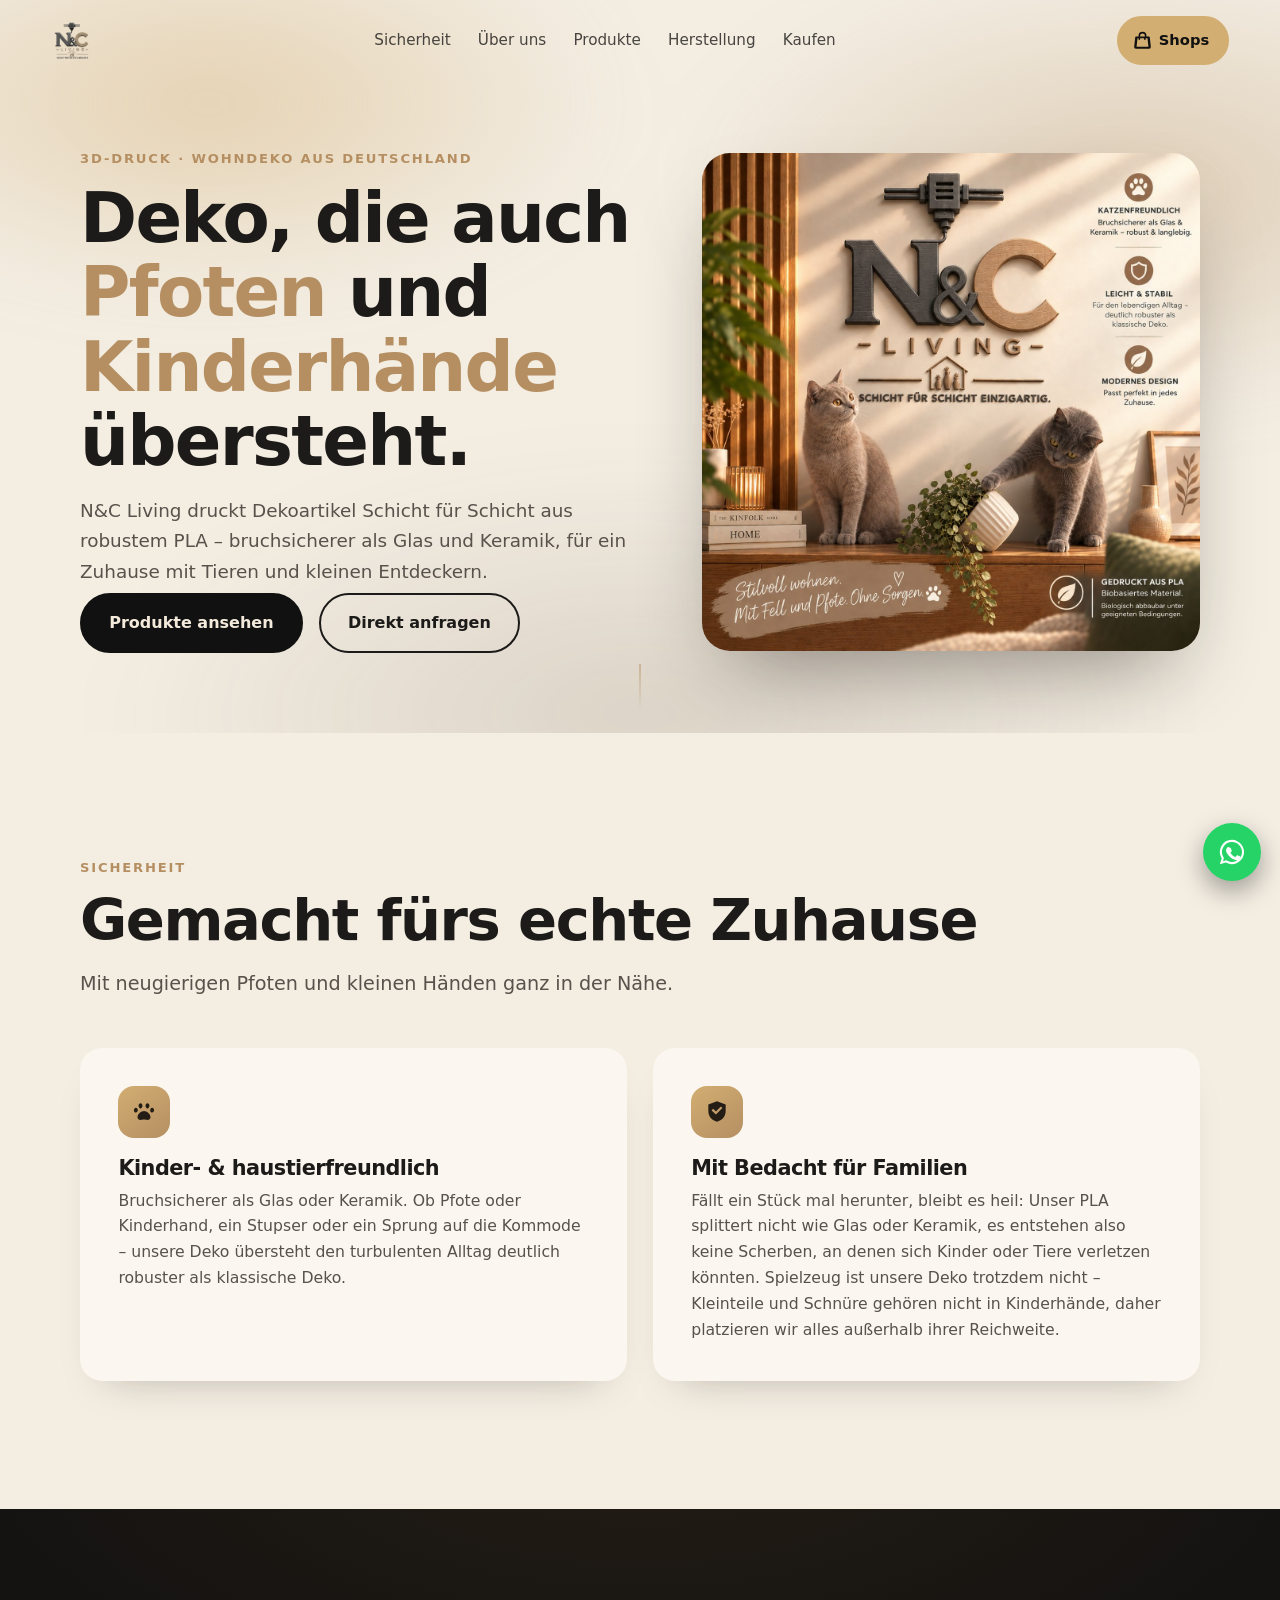
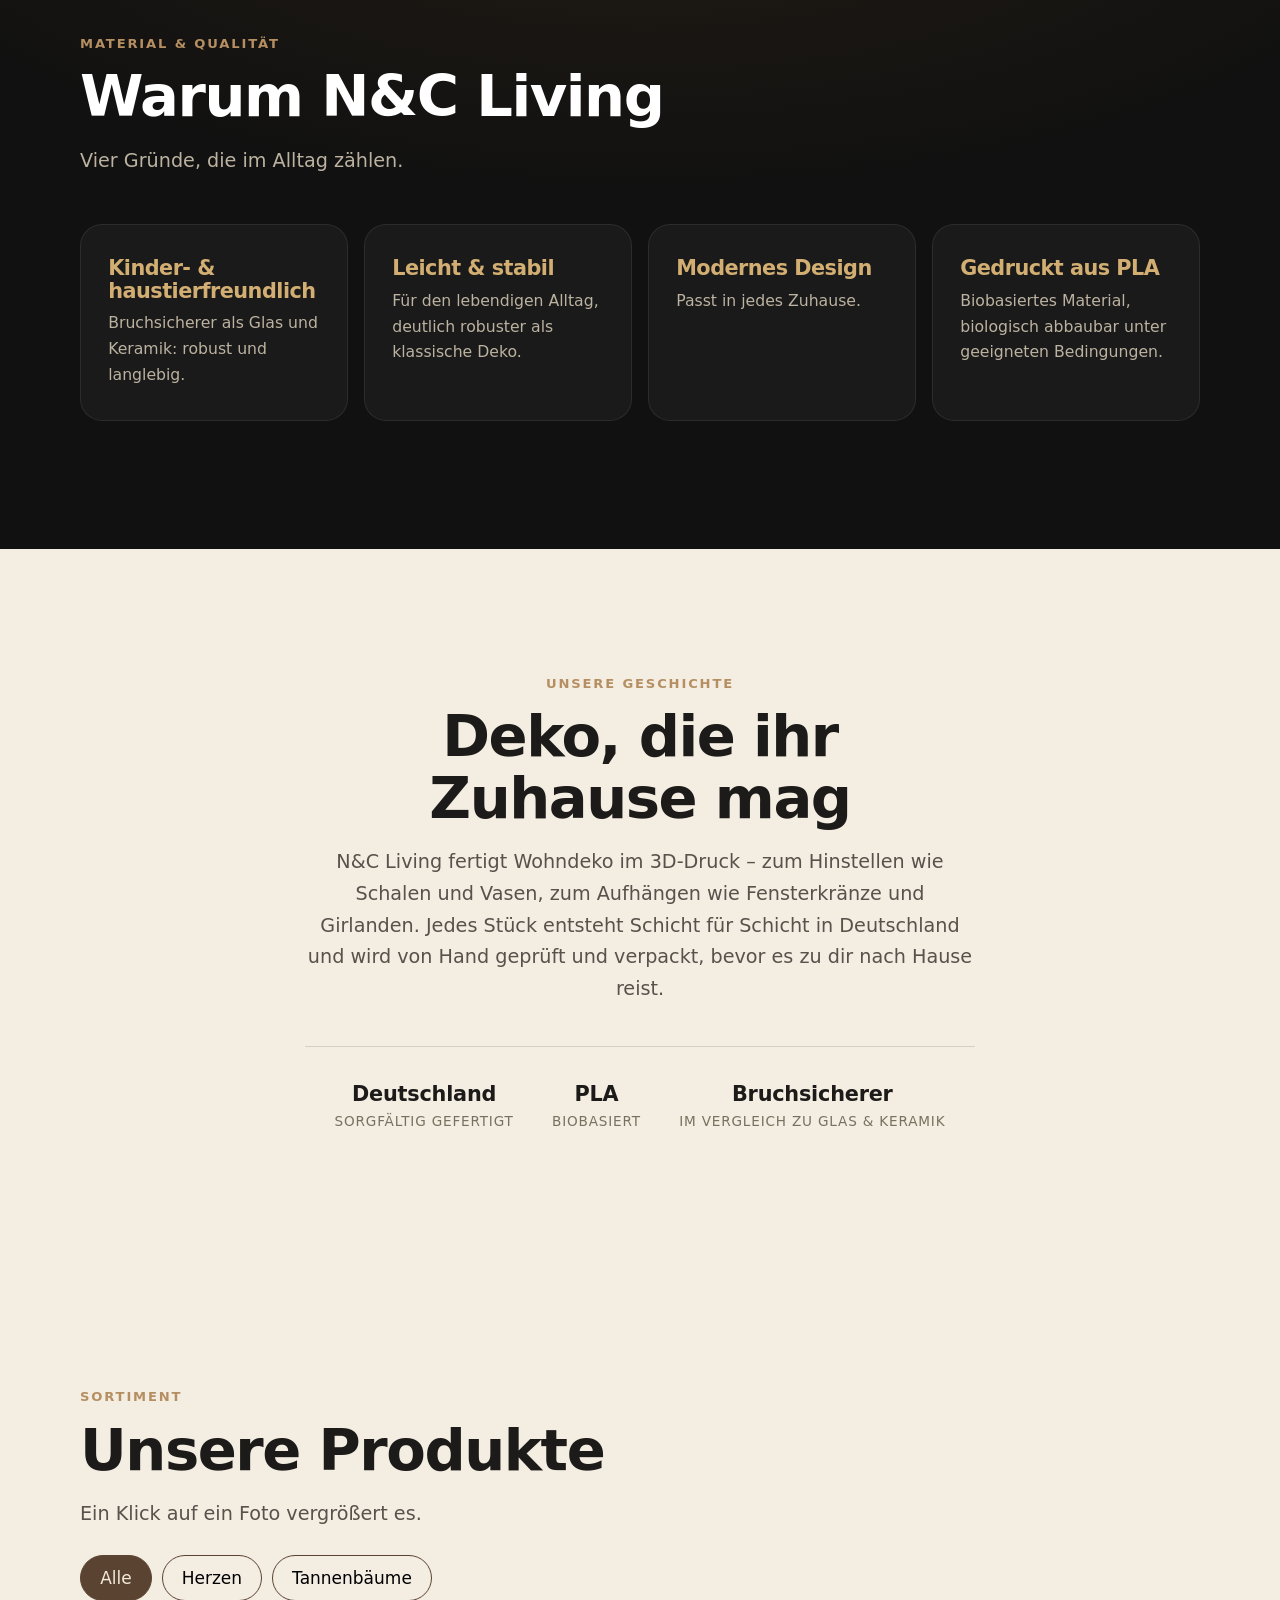
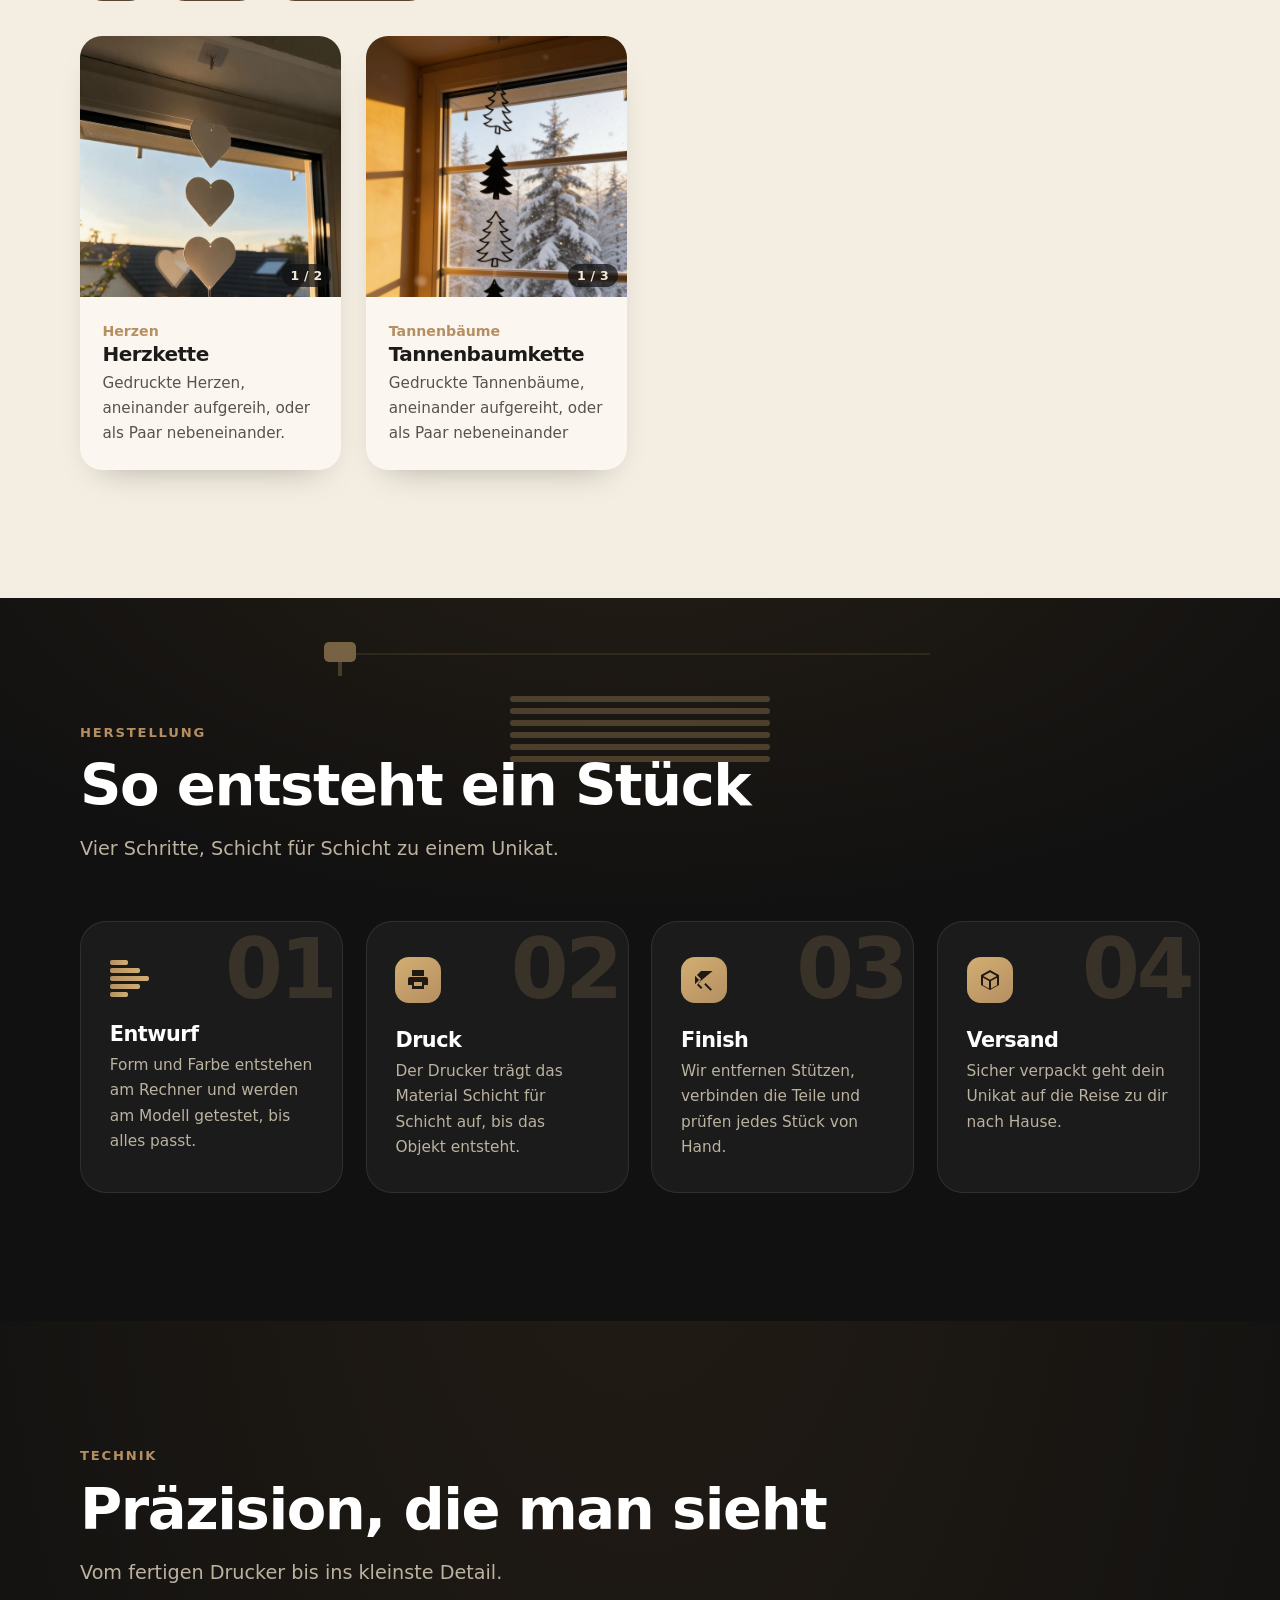
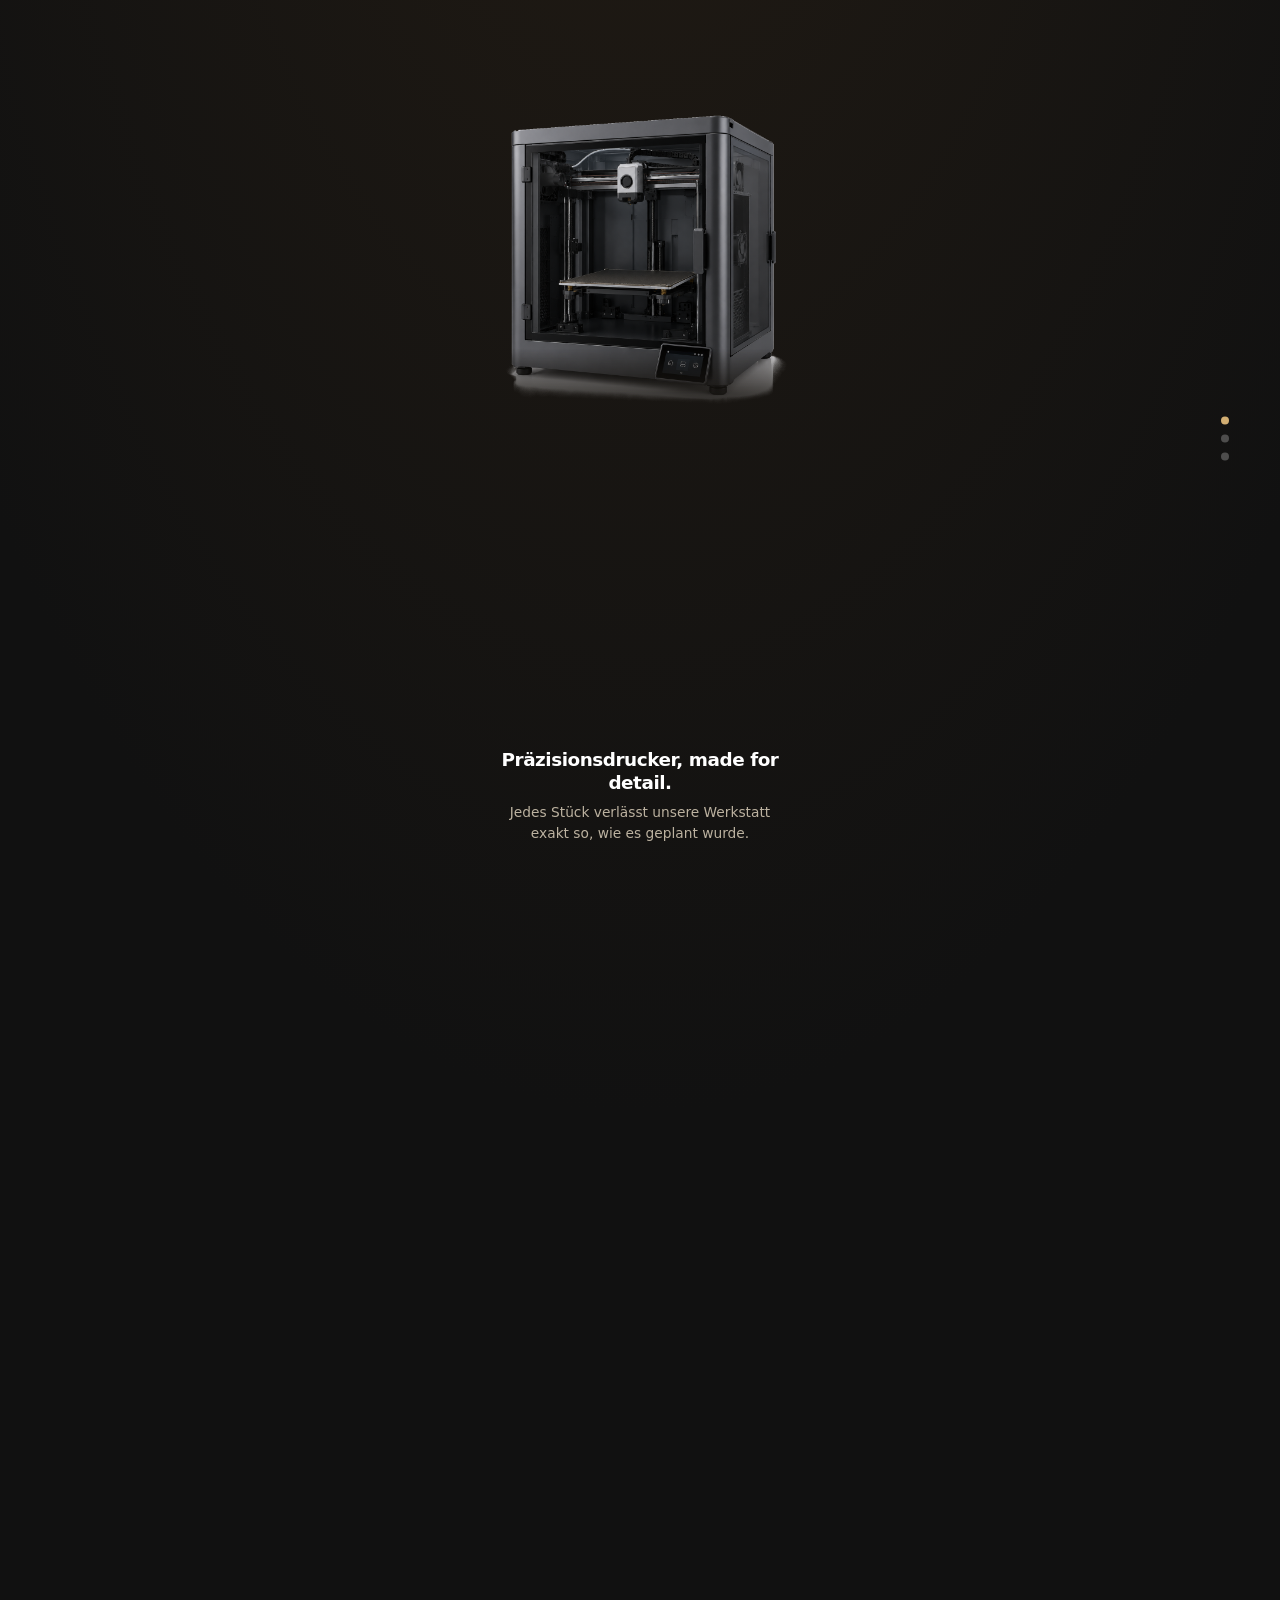
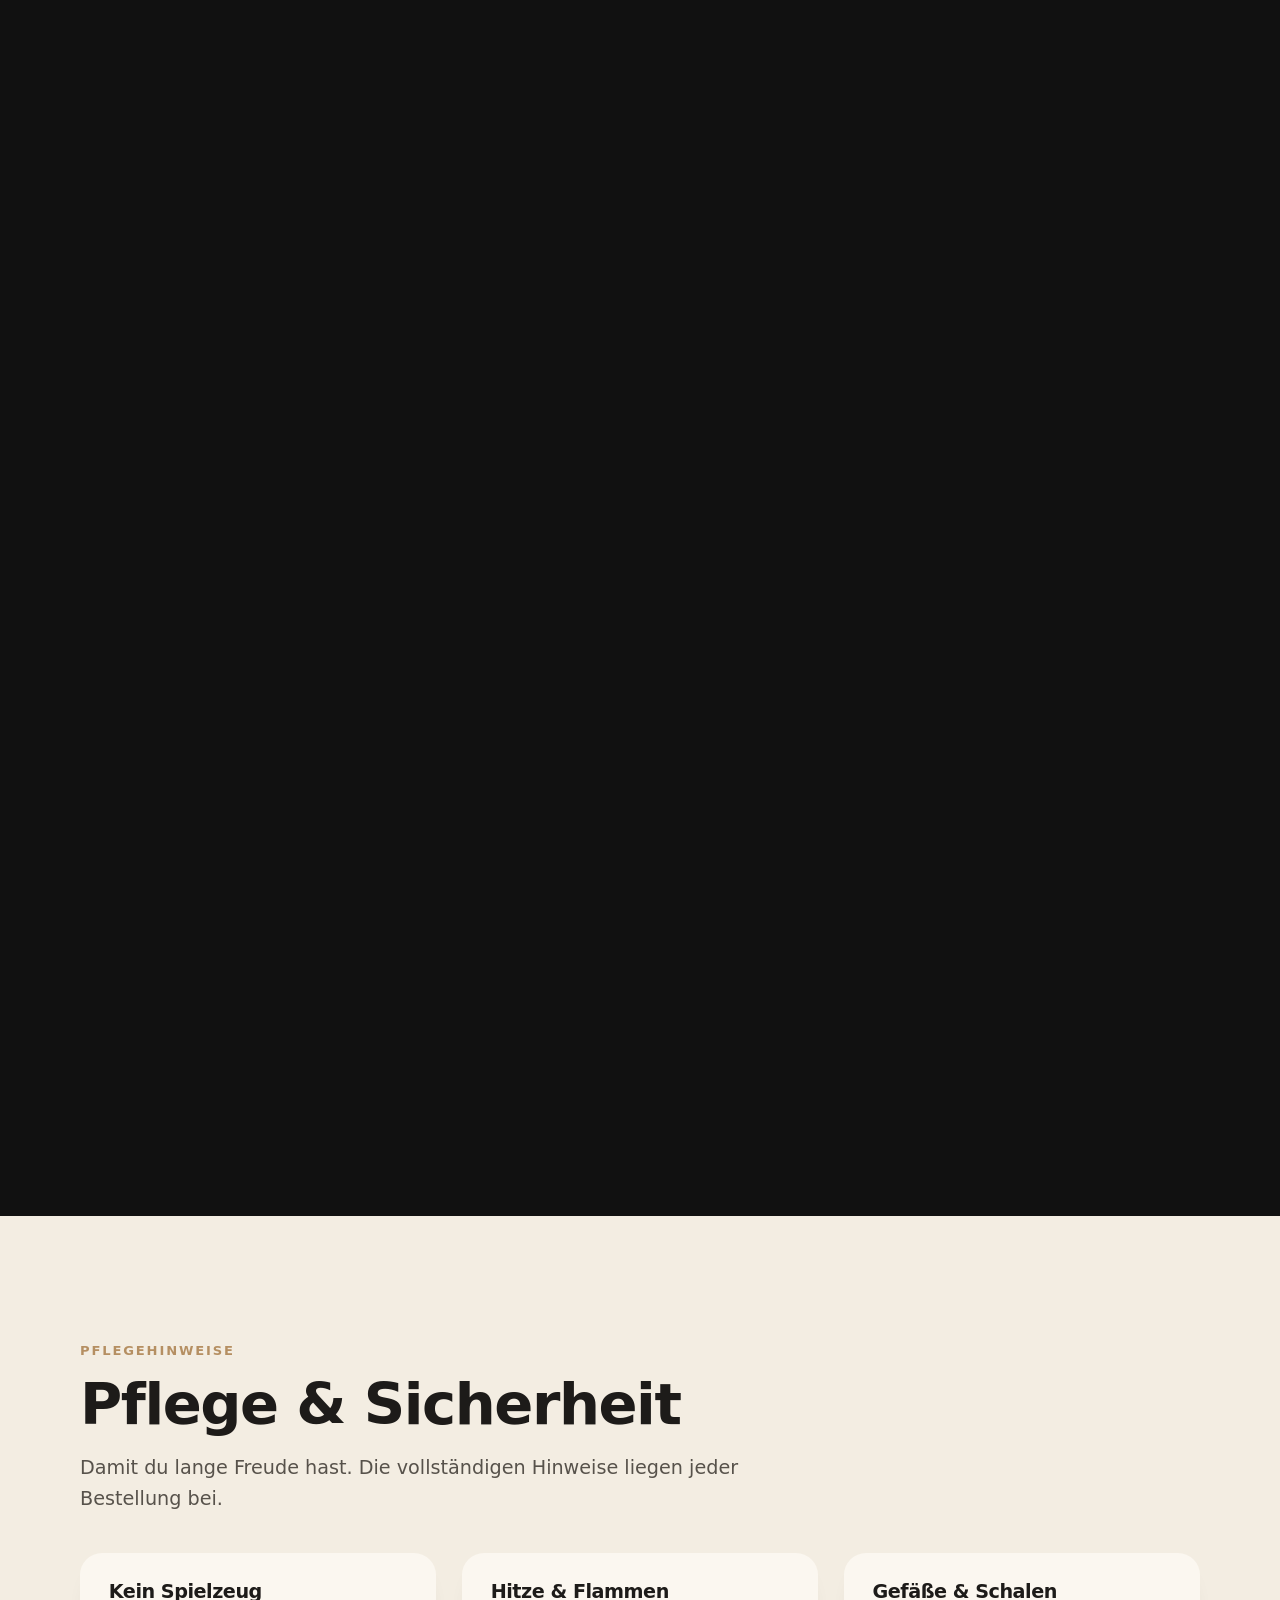
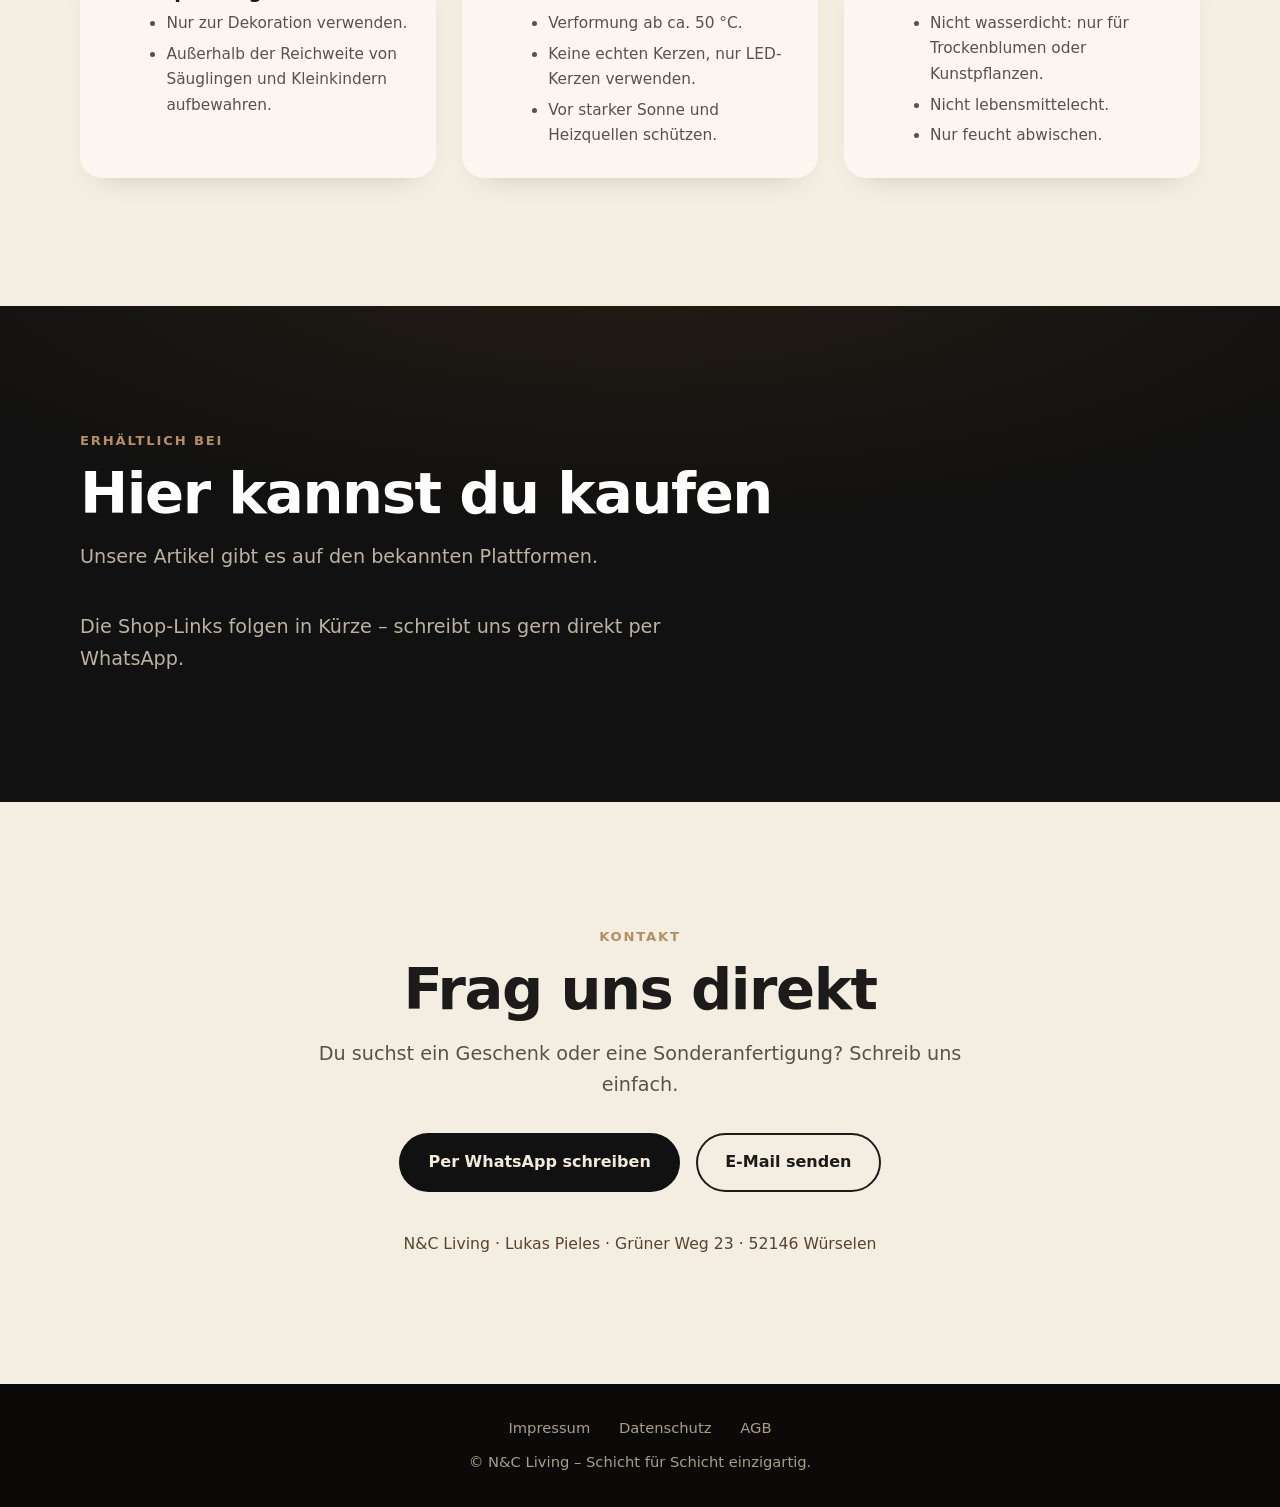
==== commit 2111ceb2: "Add files via upload" ====
--- a/index.html
+++ b/index.html
@@ -23,7 +23,7 @@
 <p class="lead rv">Mit neugierigen Pfoten und kleinen Händen ganz in der Nähe.</p>
 <div class="fam-grid">
 <div class="fam-card rv"><div class="fam-ic"><svg viewBox="0 0 24 24"><path d="M4.5 12.5c1 0 1.8-1 1.8-2.3S5.5 8 4.5 8s-1.8 1-1.8 2.3 .8 2.2 1.8 2.2Zm4.3-3.8c1 0 1.8-1.1 1.8-2.4S9.8 3.9 8.8 3.9 7 5 7 6.3s.8 2.4 1.8 2.4Zm6.4 0c1 0 1.8-1.1 1.8-2.4S16.2 3.9 15.2 3.9s-1.8 1.1-1.8 2.4.8 2.4 1.8 2.4Zm4.3 3.8c1 0 1.8-1 1.8-2.3S20.5 8 19.5 8s-1.8 1-1.8 2.3.8 2.2 1.8 2.2ZM12 11c-2.3 0-6 2.7-6 5.6 0 1.7 1.3 2.8 3 2.8.9 0 1.6-.4 3-.4s2.1.4 3 .4c1.7 0 3-1.1 3-2.8 0-2.9-3.7-5.6-6-5.6Z"/></svg></div>
-<h3>Kinder- &amp; haustierfreundlich</h3><p>Bruchsicherer als Glas oder Keramik. Ein Stupser von der Pfote, ein Sprung auf die Kommode – unsere Deko übersteht den Alltag mit Tieren deutlich robuster als klassische Deko.</p></div>
+<h3>Kinder- &amp; haustierfreundlich</h3><p>Bruchsicherer als Glas oder Keramik. Ob Pfote oder Kinderhand, ein Stupser oder ein Sprung auf die Kommode – unsere Deko übersteht den turbulenten Alltag deutlich robuster als klassische Deko.</p></div>
 <div class="fam-card rv"><div class="fam-ic"><svg viewBox="0 0 24 24"><path d="M12 2 4 5v6c0 5 3.4 8.7 8 9.9 4.6-1.2 8-4.9 8-9.9V5Zm-1 12.4L7 10.5l1.4-1.4L11 11.6l4.6-4.6L17 8.4Z"/></svg></div>
 <h3>Mit Bedacht für Familien</h3><p>Fällt ein Stück mal herunter, bleibt es heil: Unser PLA splittert nicht wie Glas oder Keramik, es entstehen also keine Scherben, an denen sich Kinder oder Tiere verletzen könnten. Spielzeug ist unsere Deko trotzdem nicht – Kleinteile und Schnüre gehören nicht in Kinderhände, daher platzieren wir alles außerhalb ihrer Reichweite.</p></div>
 </div></div></section>
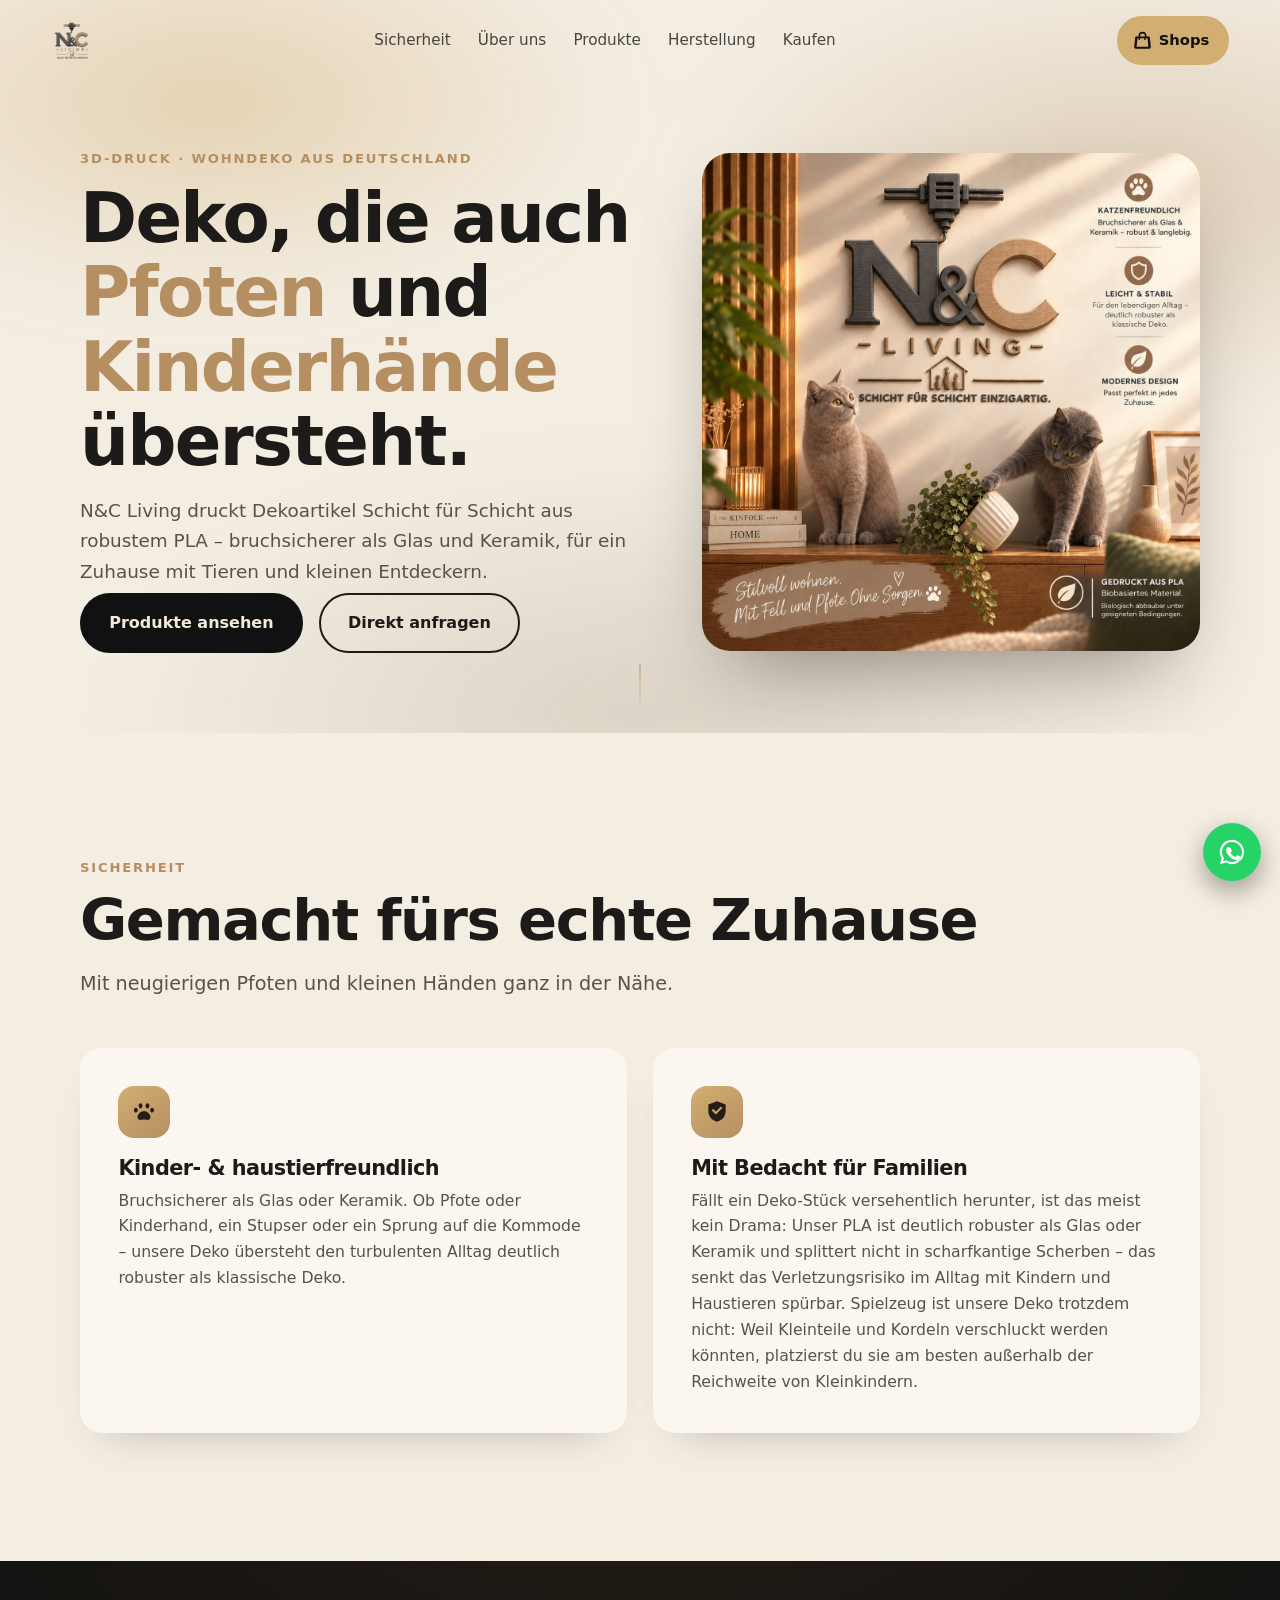
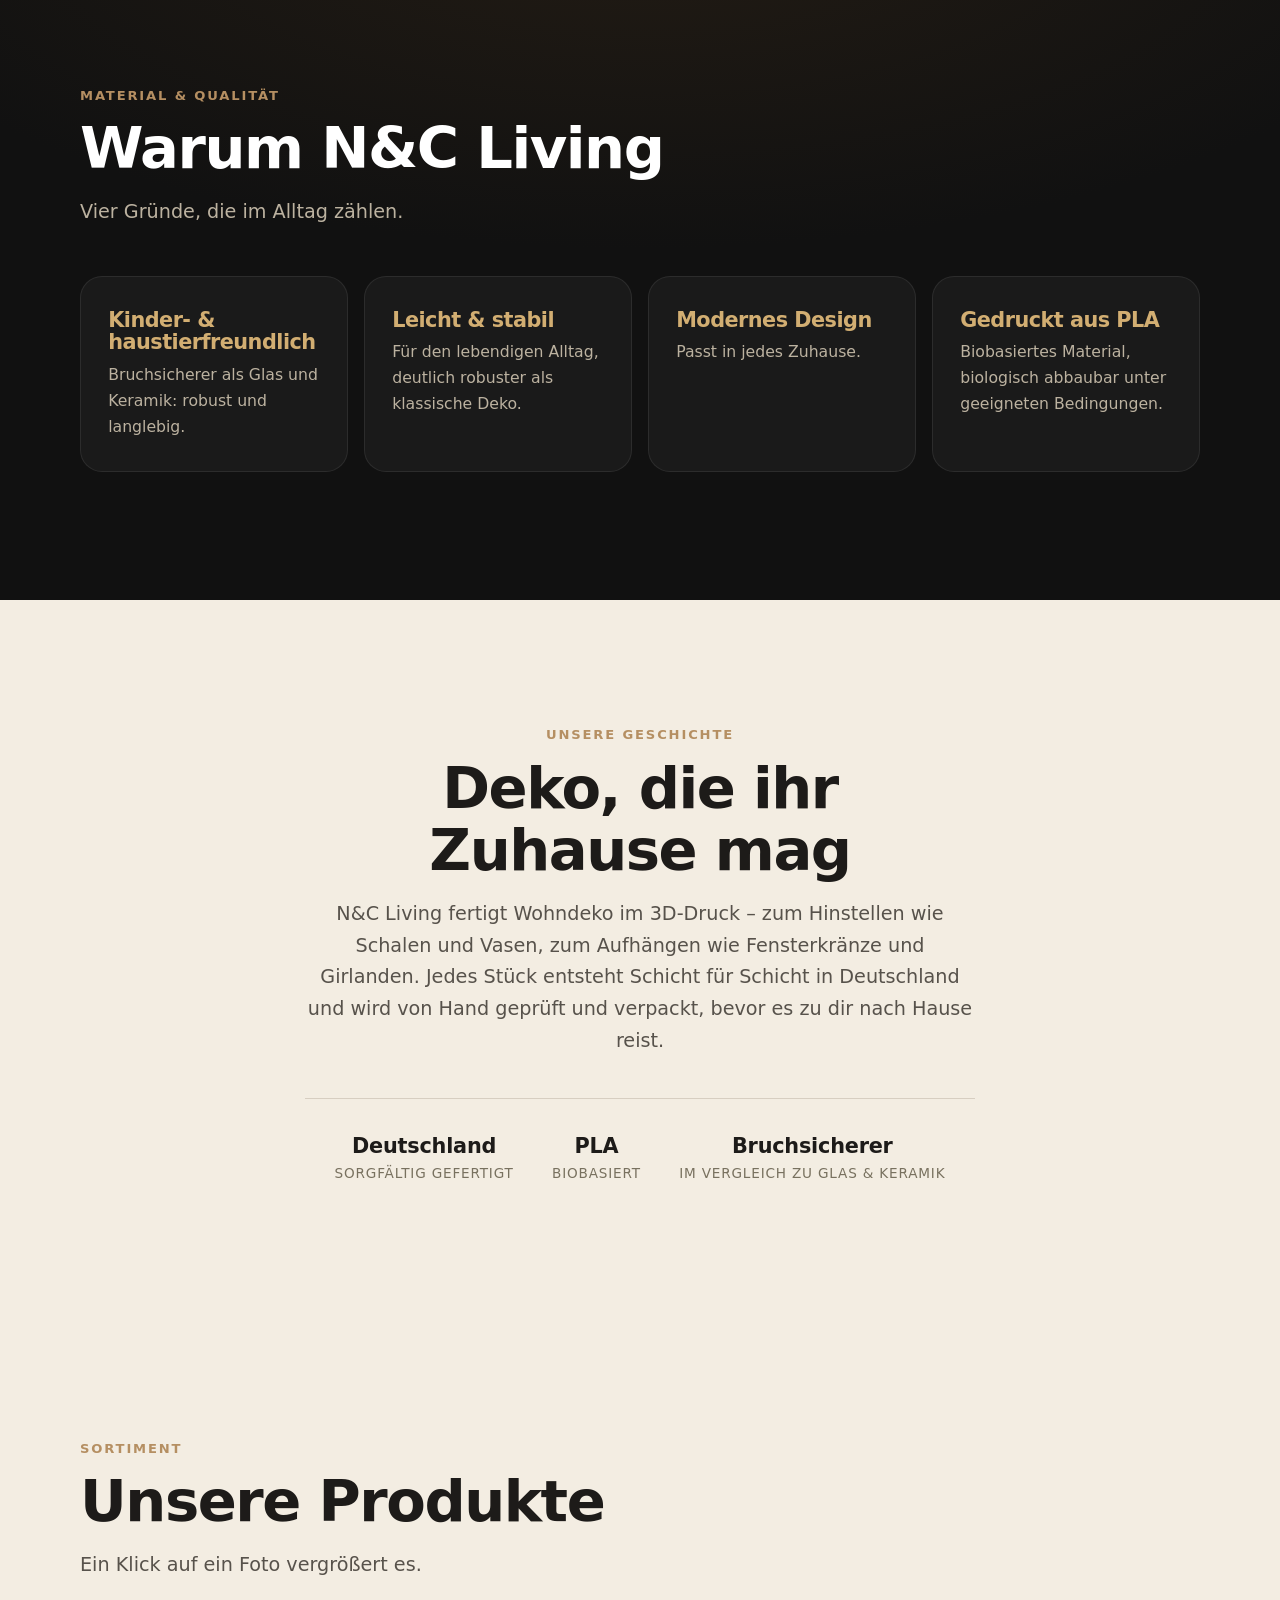
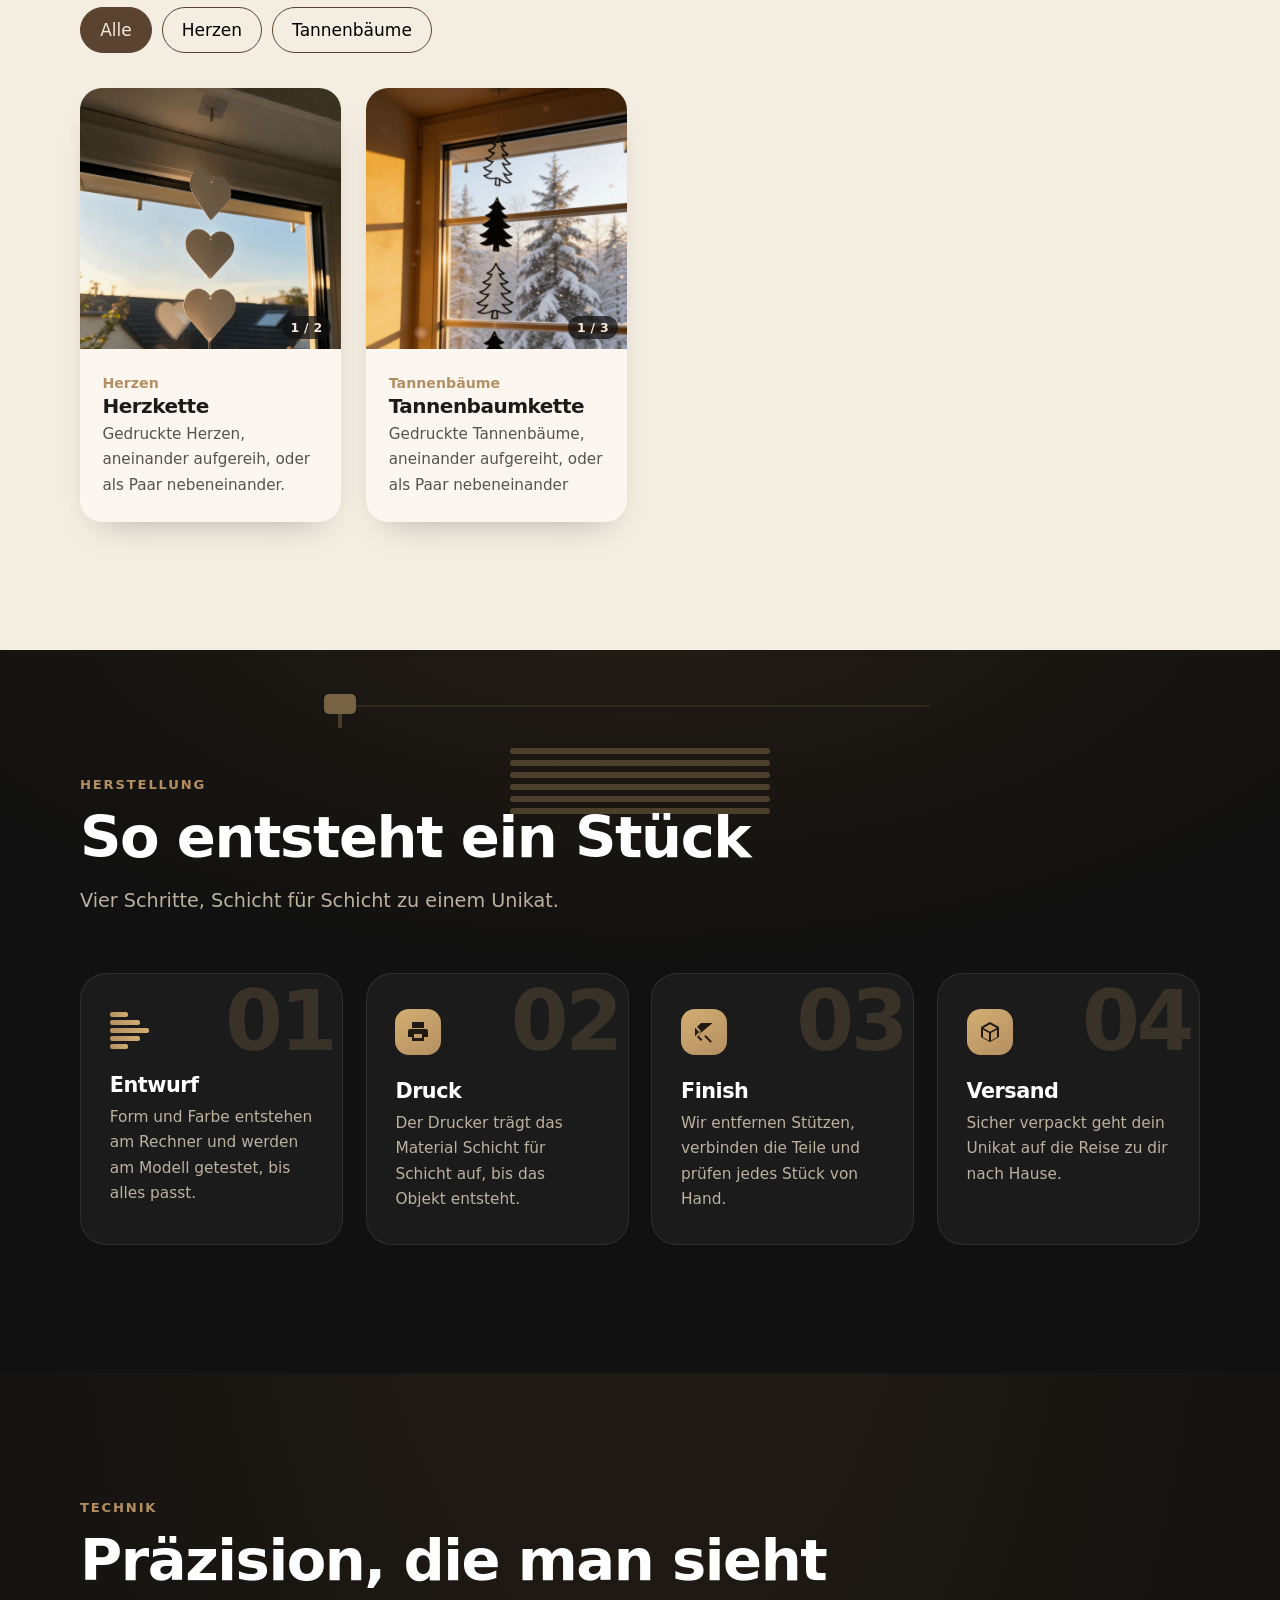
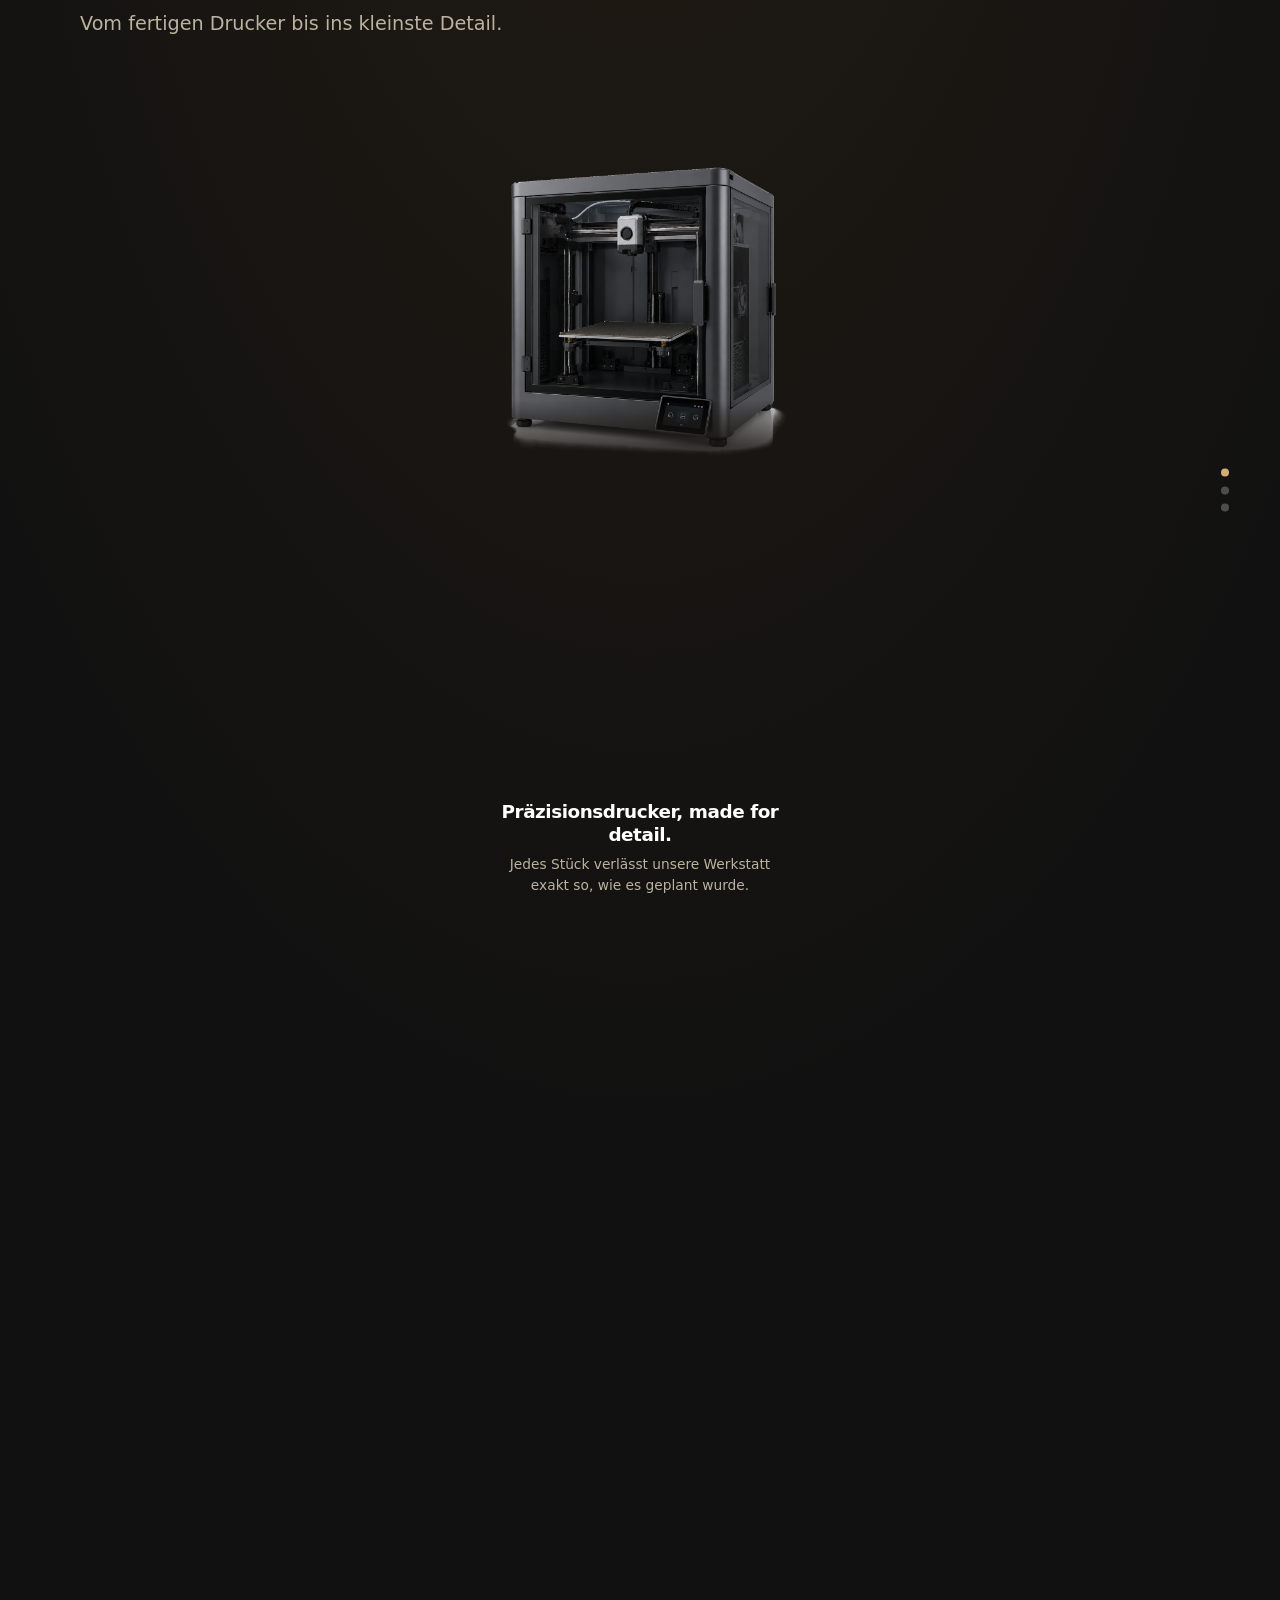
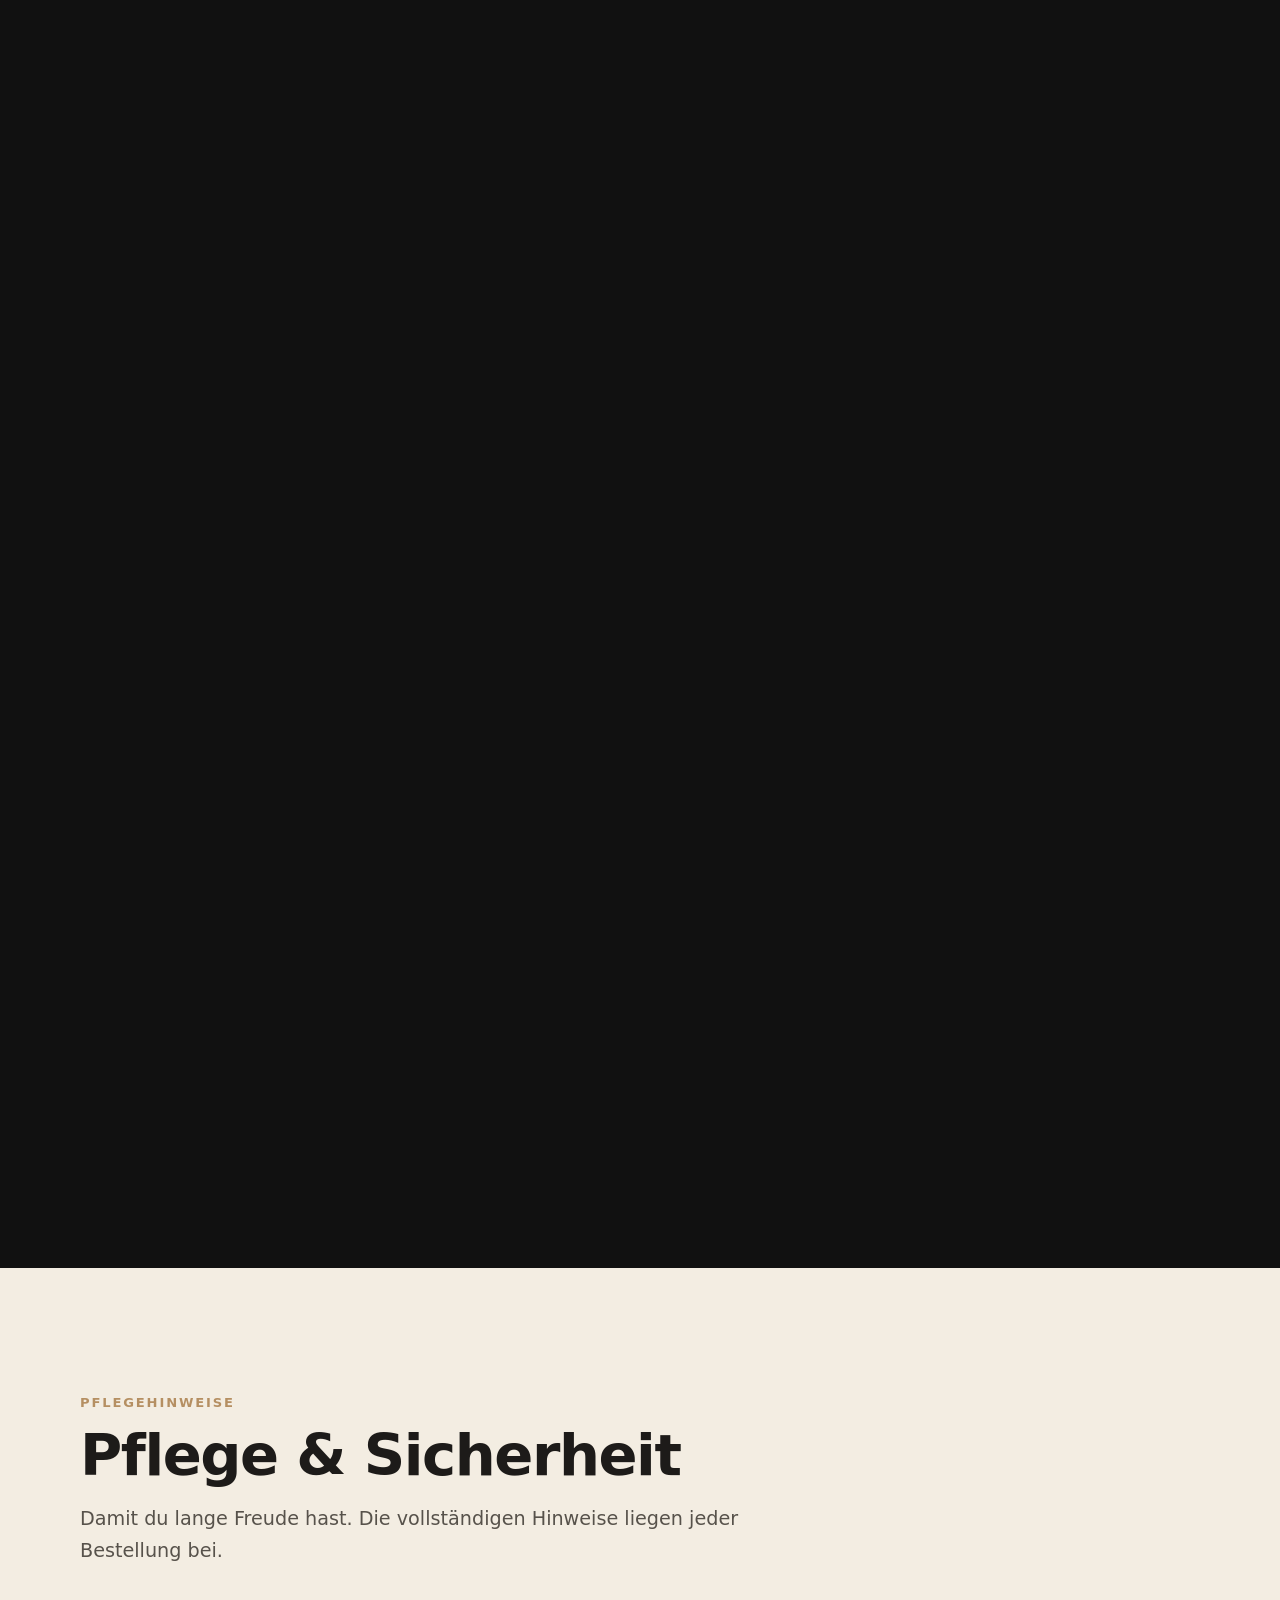
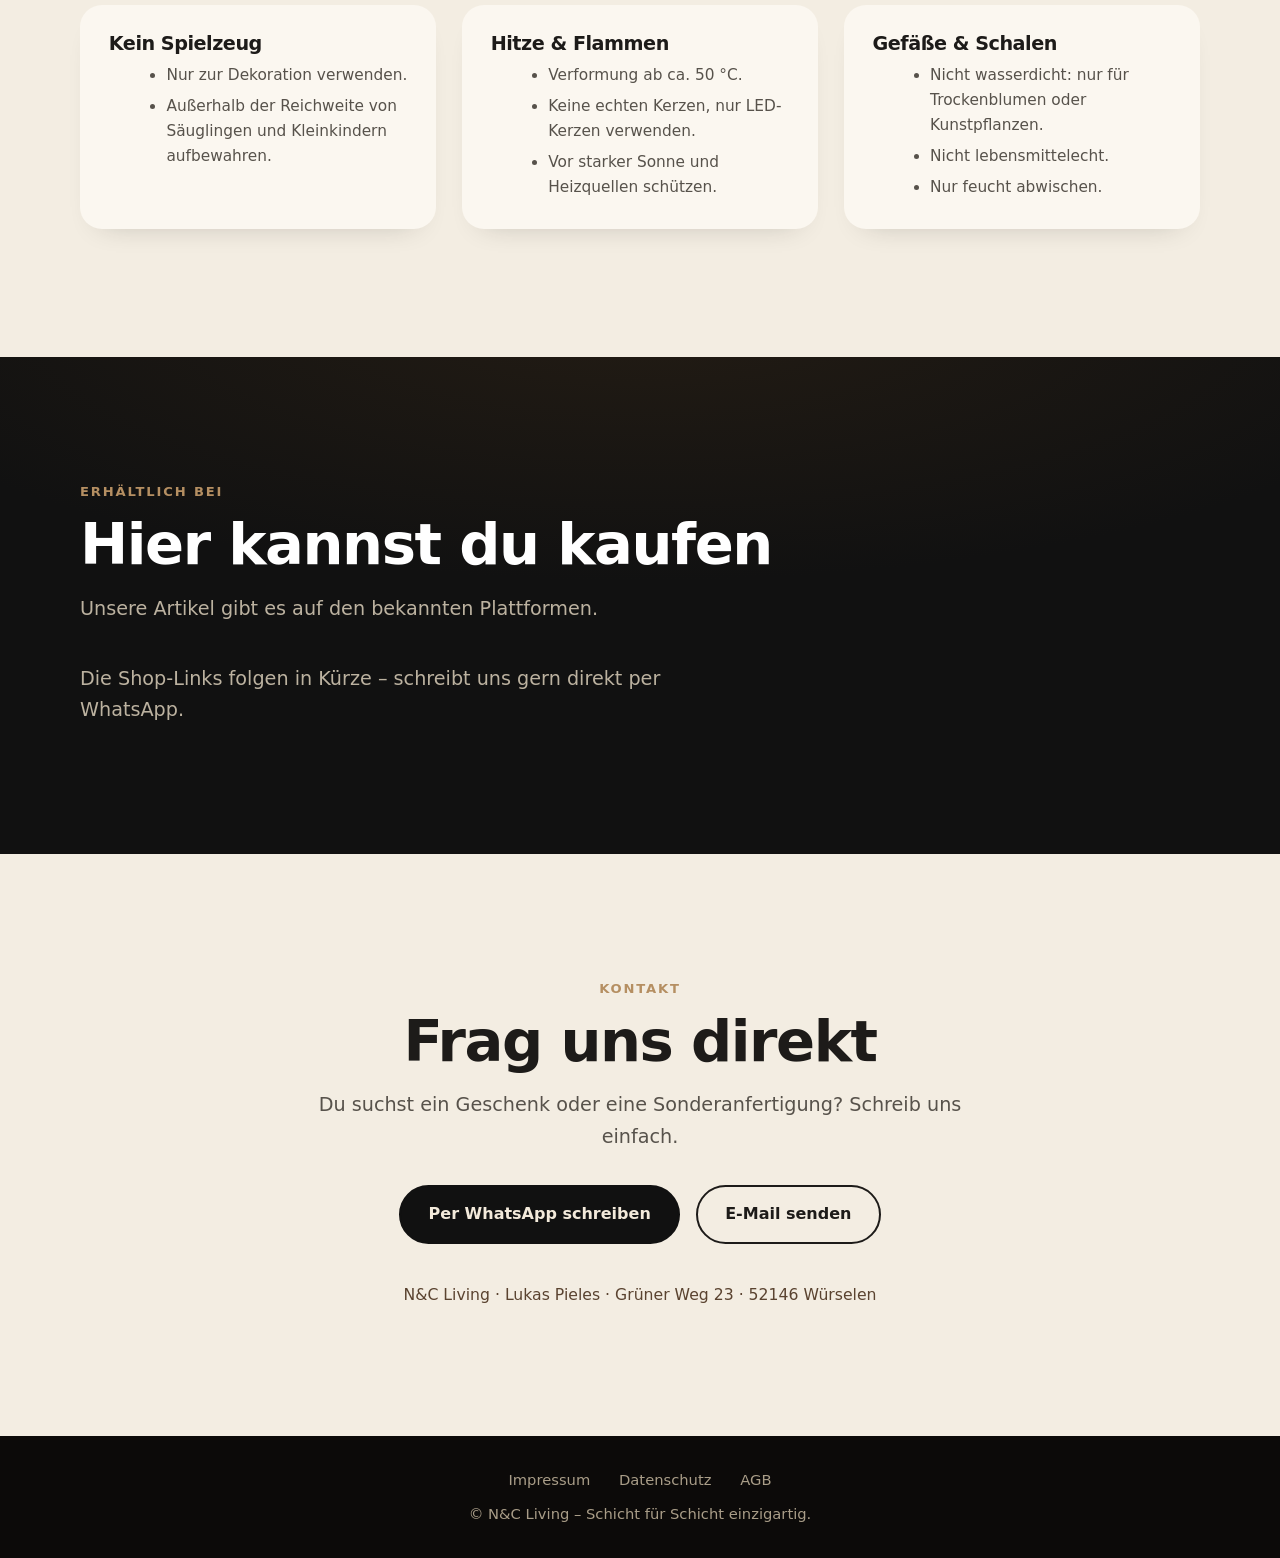
==== commit 172fc1b2: "Add files via upload" ====
--- a/index.html
+++ b/index.html
@@ -25,7 +25,7 @@
 <div class="fam-card rv"><div class="fam-ic"><svg viewBox="0 0 24 24"><path d="M4.5 12.5c1 0 1.8-1 1.8-2.3S5.5 8 4.5 8s-1.8 1-1.8 2.3 .8 2.2 1.8 2.2Zm4.3-3.8c1 0 1.8-1.1 1.8-2.4S9.8 3.9 8.8 3.9 7 5 7 6.3s.8 2.4 1.8 2.4Zm6.4 0c1 0 1.8-1.1 1.8-2.4S16.2 3.9 15.2 3.9s-1.8 1.1-1.8 2.4.8 2.4 1.8 2.4Zm4.3 3.8c1 0 1.8-1 1.8-2.3S20.5 8 19.5 8s-1.8 1-1.8 2.3.8 2.2 1.8 2.2ZM12 11c-2.3 0-6 2.7-6 5.6 0 1.7 1.3 2.8 3 2.8.9 0 1.6-.4 3-.4s2.1.4 3 .4c1.7 0 3-1.1 3-2.8 0-2.9-3.7-5.6-6-5.6Z"/></svg></div>
 <h3>Kinder- &amp; haustierfreundlich</h3><p>Bruchsicherer als Glas oder Keramik. Ob Pfote oder Kinderhand, ein Stupser oder ein Sprung auf die Kommode – unsere Deko übersteht den turbulenten Alltag deutlich robuster als klassische Deko.</p></div>
 <div class="fam-card rv"><div class="fam-ic"><svg viewBox="0 0 24 24"><path d="M12 2 4 5v6c0 5 3.4 8.7 8 9.9 4.6-1.2 8-4.9 8-9.9V5Zm-1 12.4L7 10.5l1.4-1.4L11 11.6l4.6-4.6L17 8.4Z"/></svg></div>
-<h3>Mit Bedacht für Familien</h3><p>Fällt ein Stück mal herunter, bleibt es heil: Unser PLA splittert nicht wie Glas oder Keramik, es entstehen also keine Scherben, an denen sich Kinder oder Tiere verletzen könnten. Spielzeug ist unsere Deko trotzdem nicht – Kleinteile und Schnüre gehören nicht in Kinderhände, daher platzieren wir alles außerhalb ihrer Reichweite.</p></div>
+<h3>Mit Bedacht für Familien</h3><p>Fällt ein Deko-Stück versehentlich herunter, ist das meist kein Drama: Unser PLA ist deutlich robuster als Glas oder Keramik und splittert nicht in scharfkantige Scherben – das senkt das Verletzungsrisiko im Alltag mit Kindern und Haustieren spürbar. Spielzeug ist unsere Deko trotzdem nicht: Weil Kleinteile und Kordeln verschluckt werden könnten, platzierst du sie am besten außerhalb der Reichweite von Kleinkindern.</p></div>
 </div></div></section>
 
 <section class="dark"><div class="wrap"><p class="eyebrow rv">Material &amp; Qualität</p><h2 class="rv">Warum N&amp;C Living</h2><p class="lead rv">Vier Gründe, die im Alltag zählen.</p>
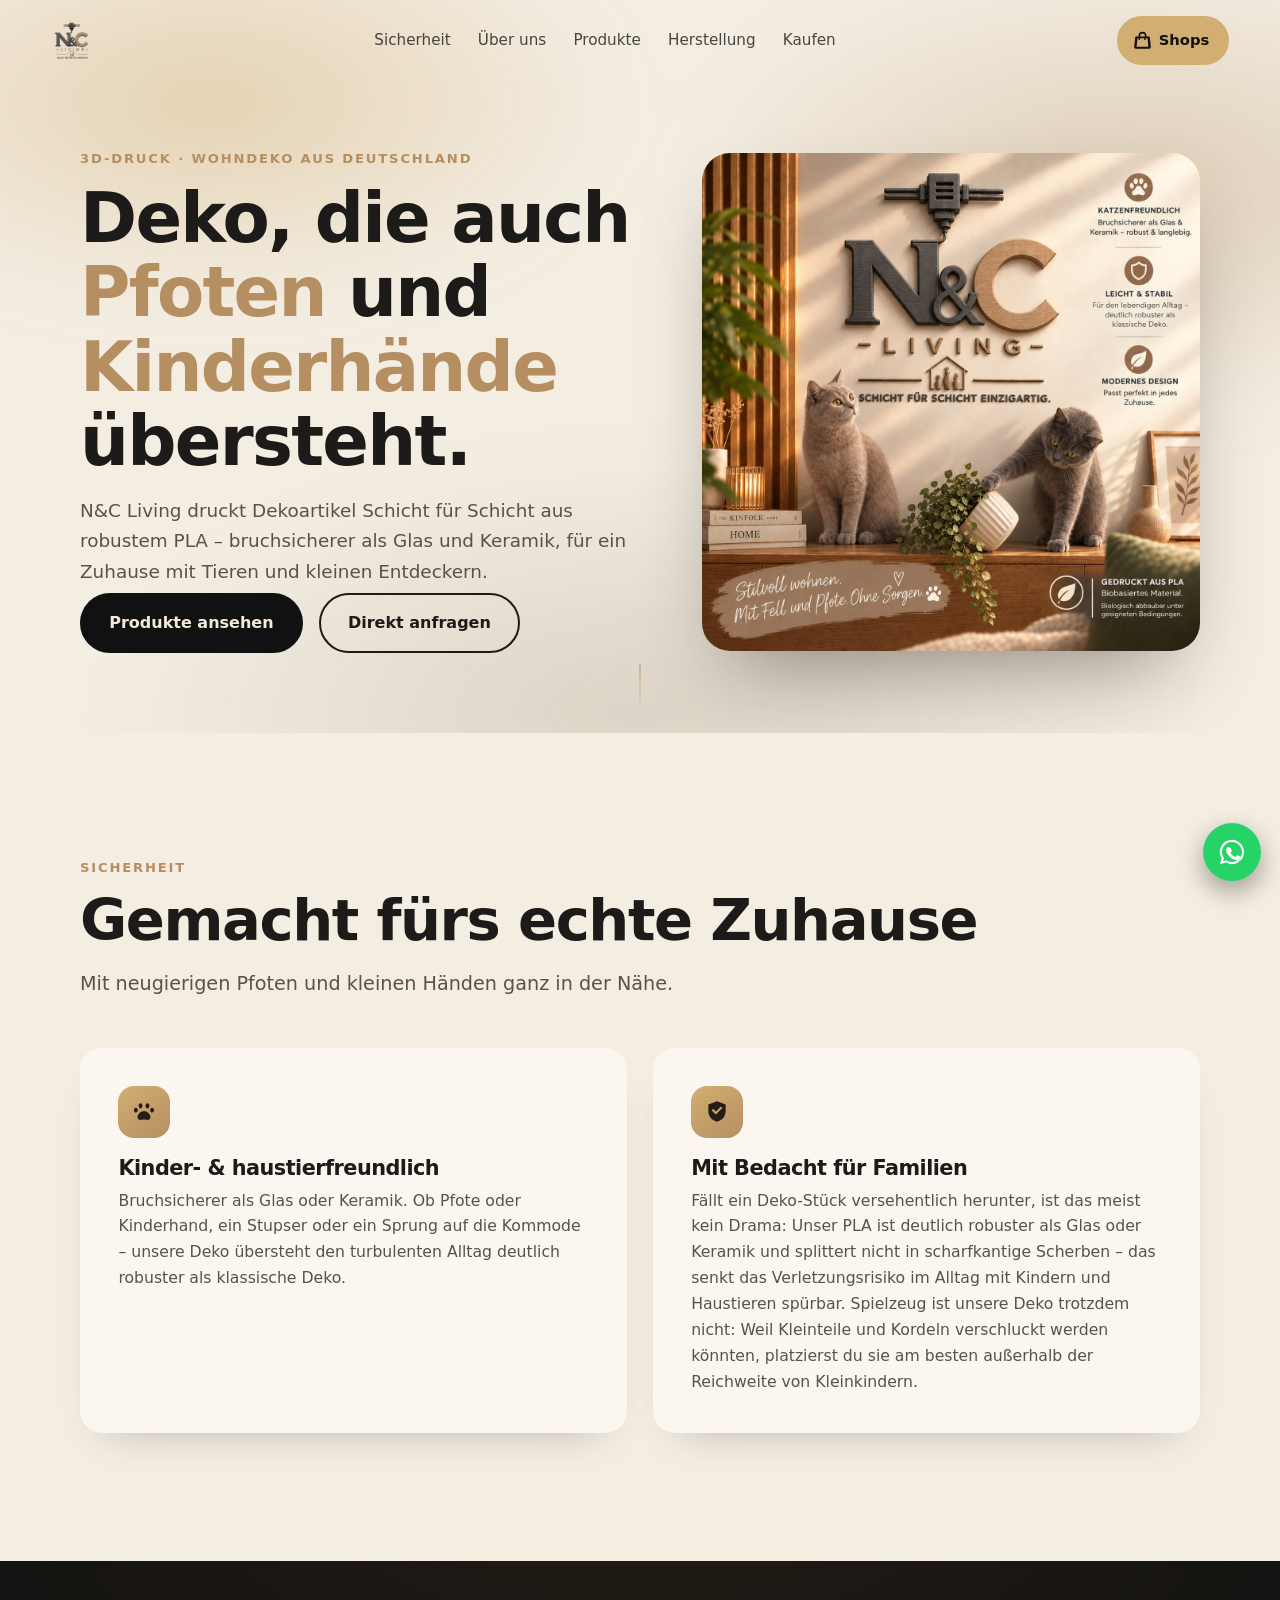
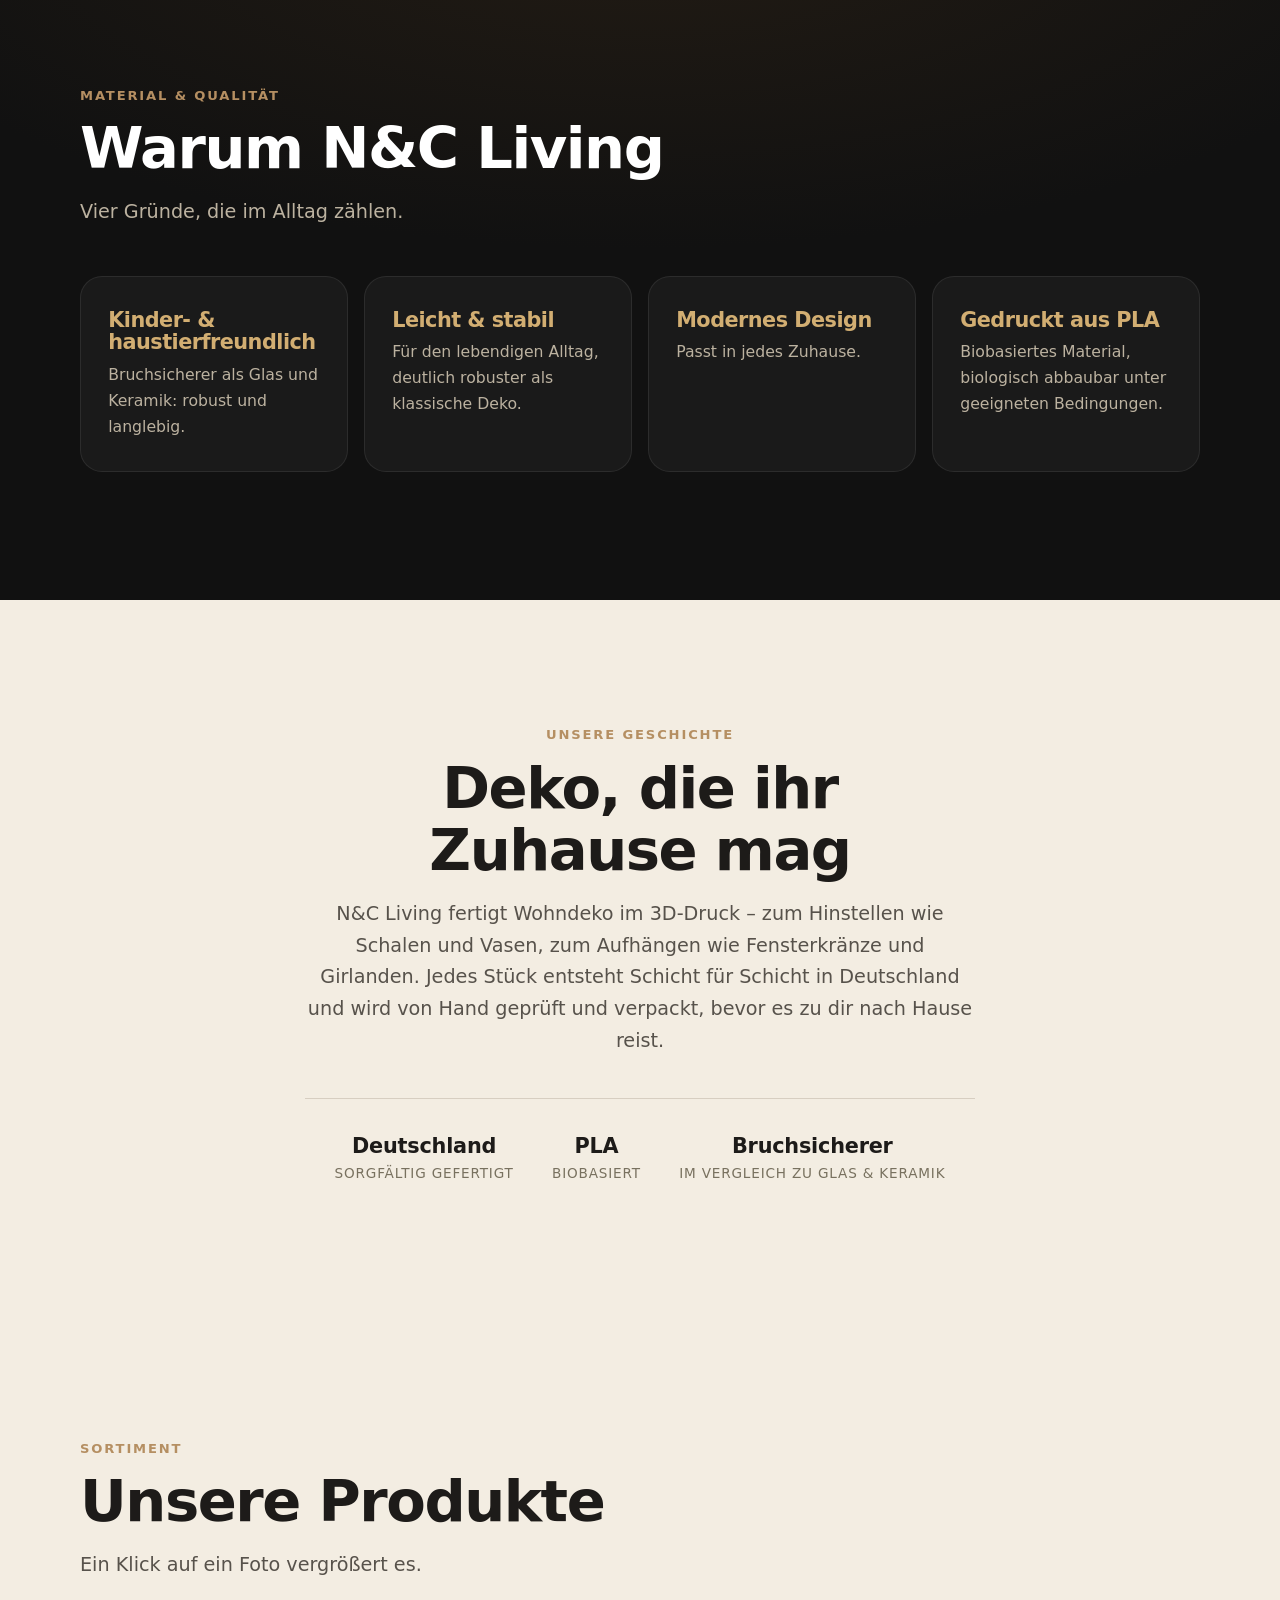
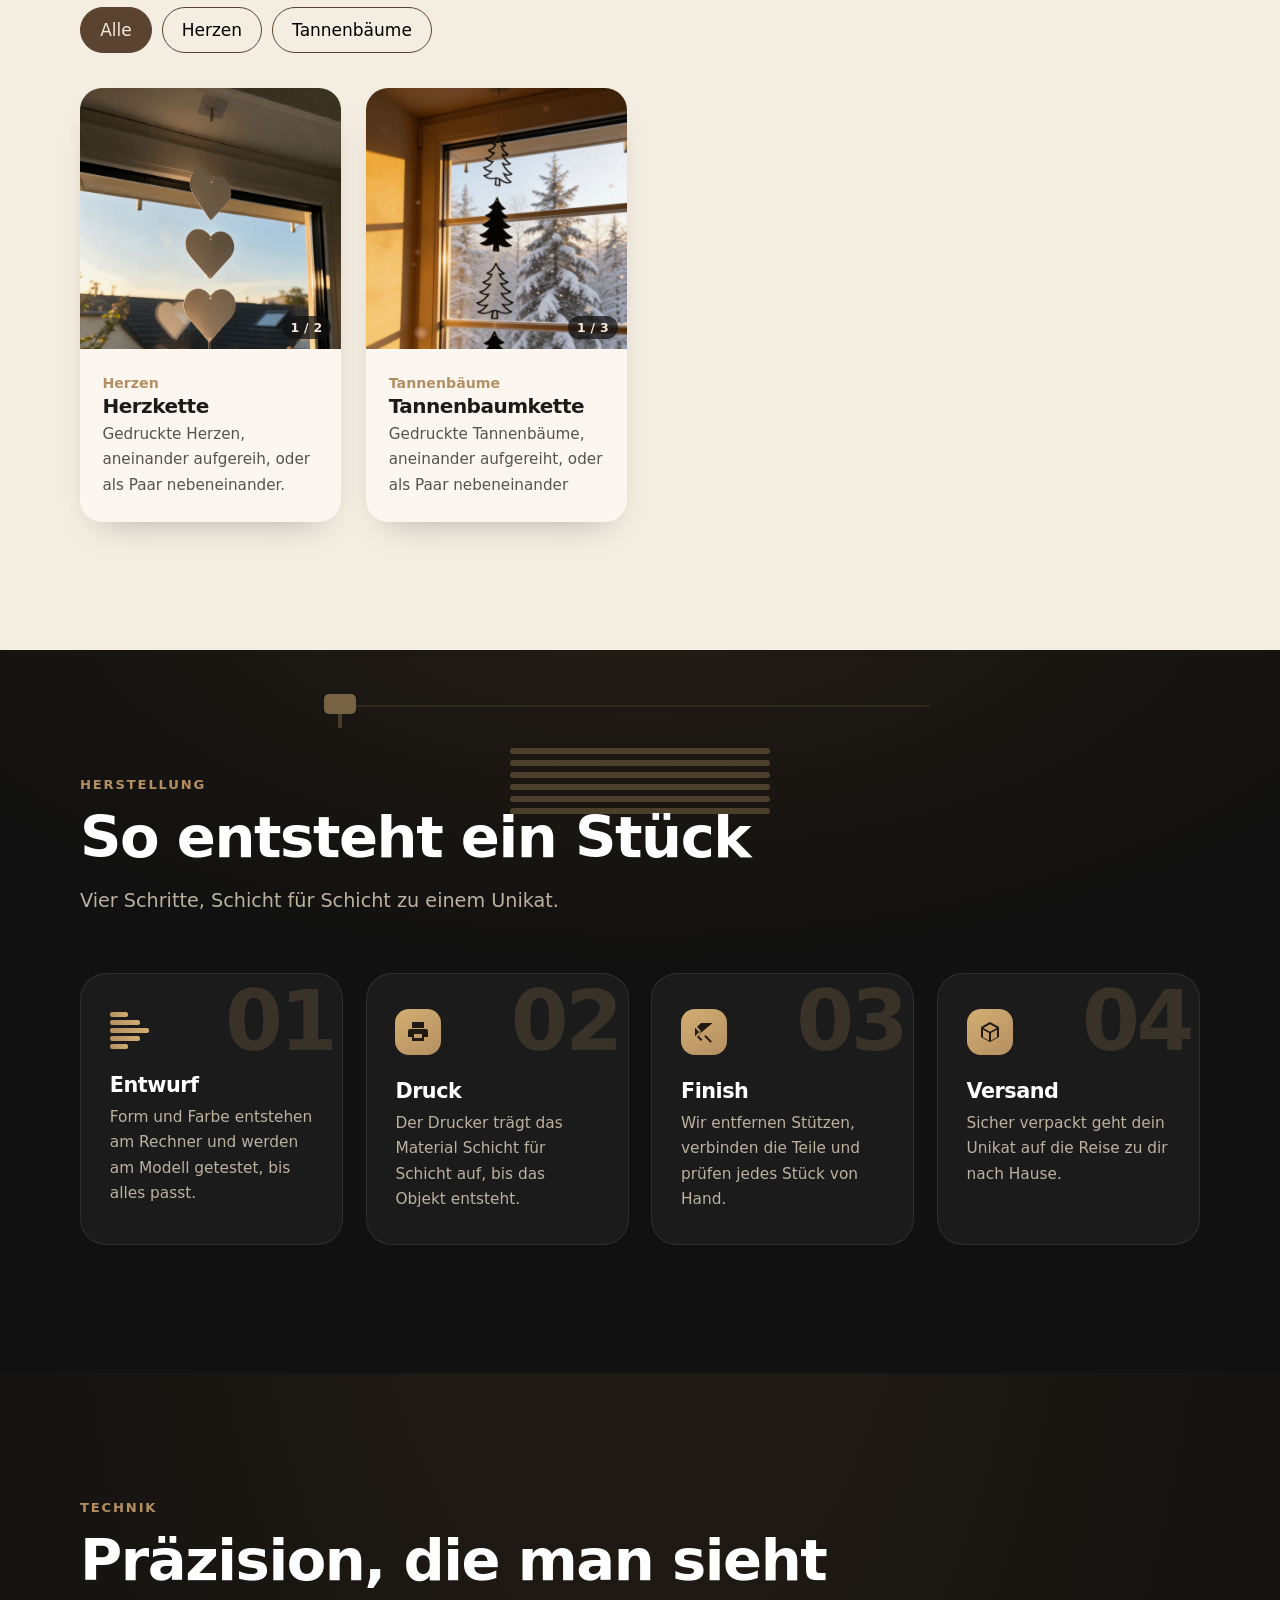
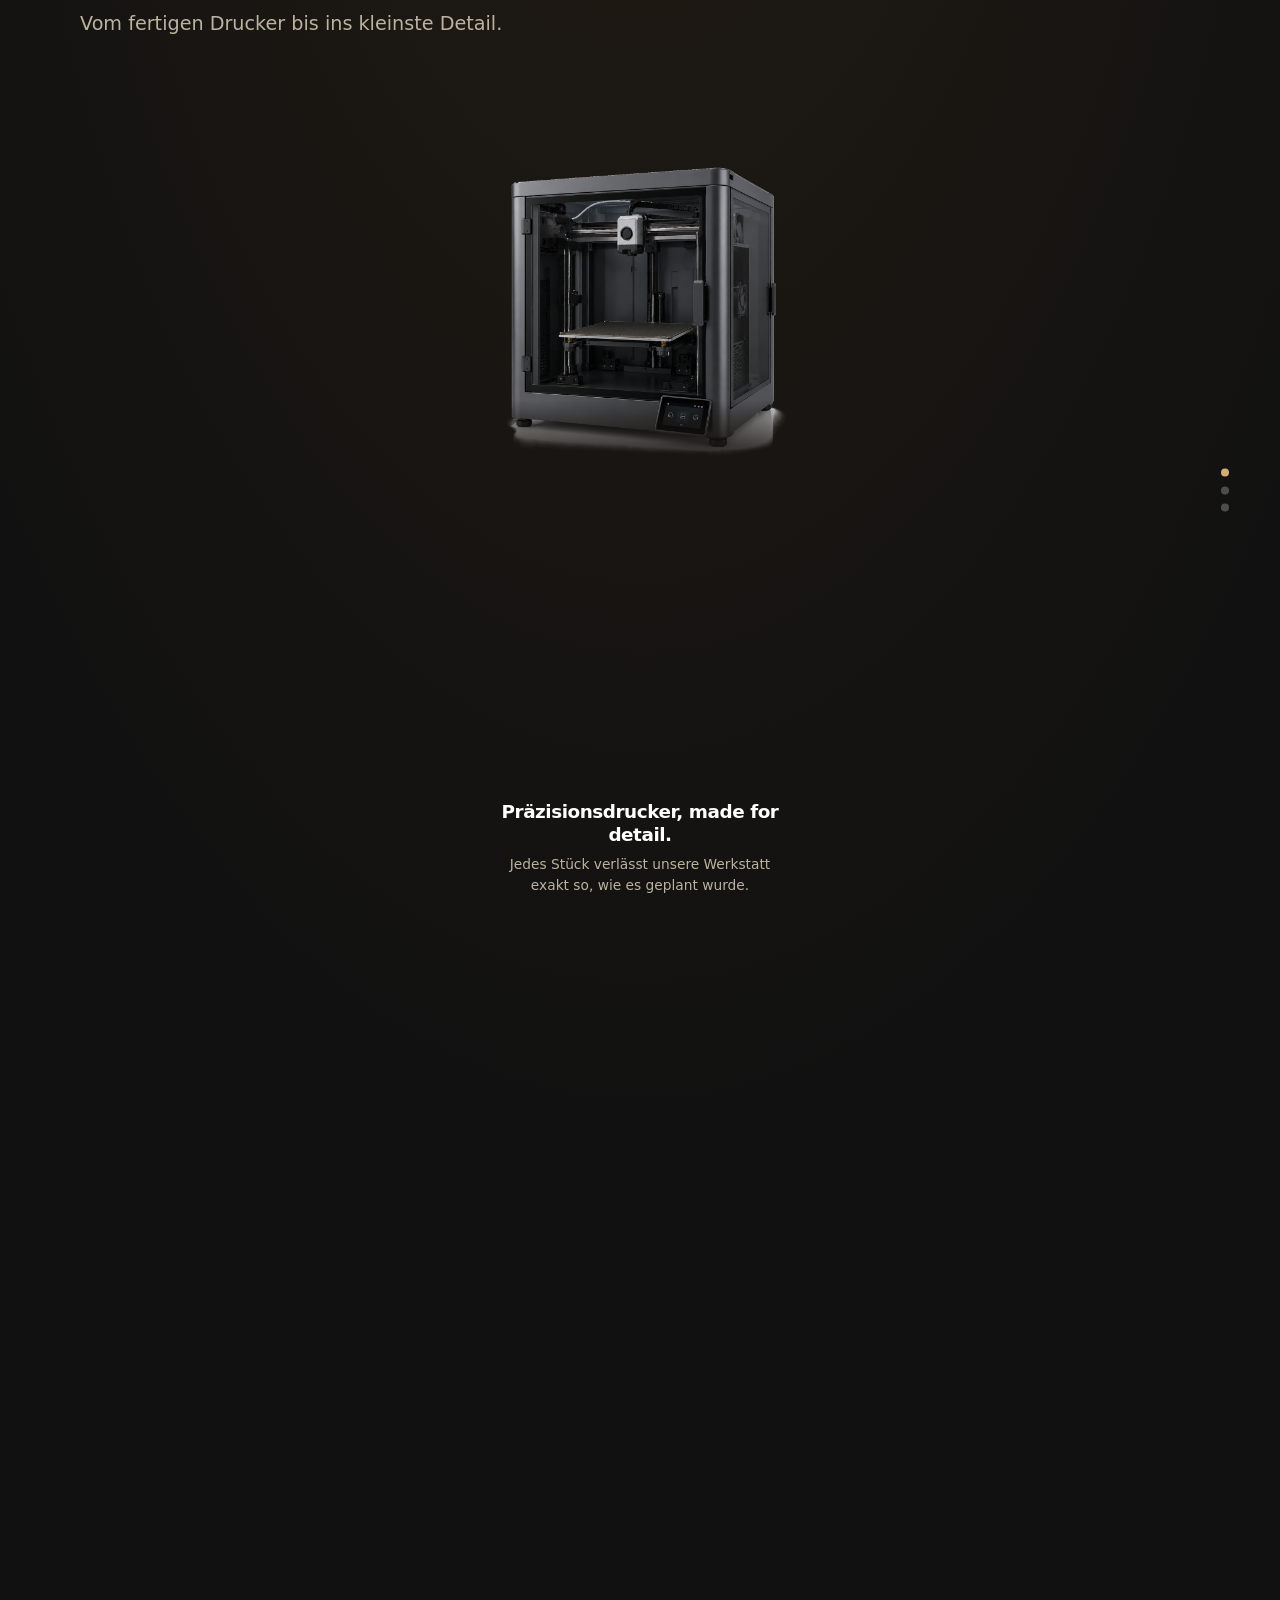
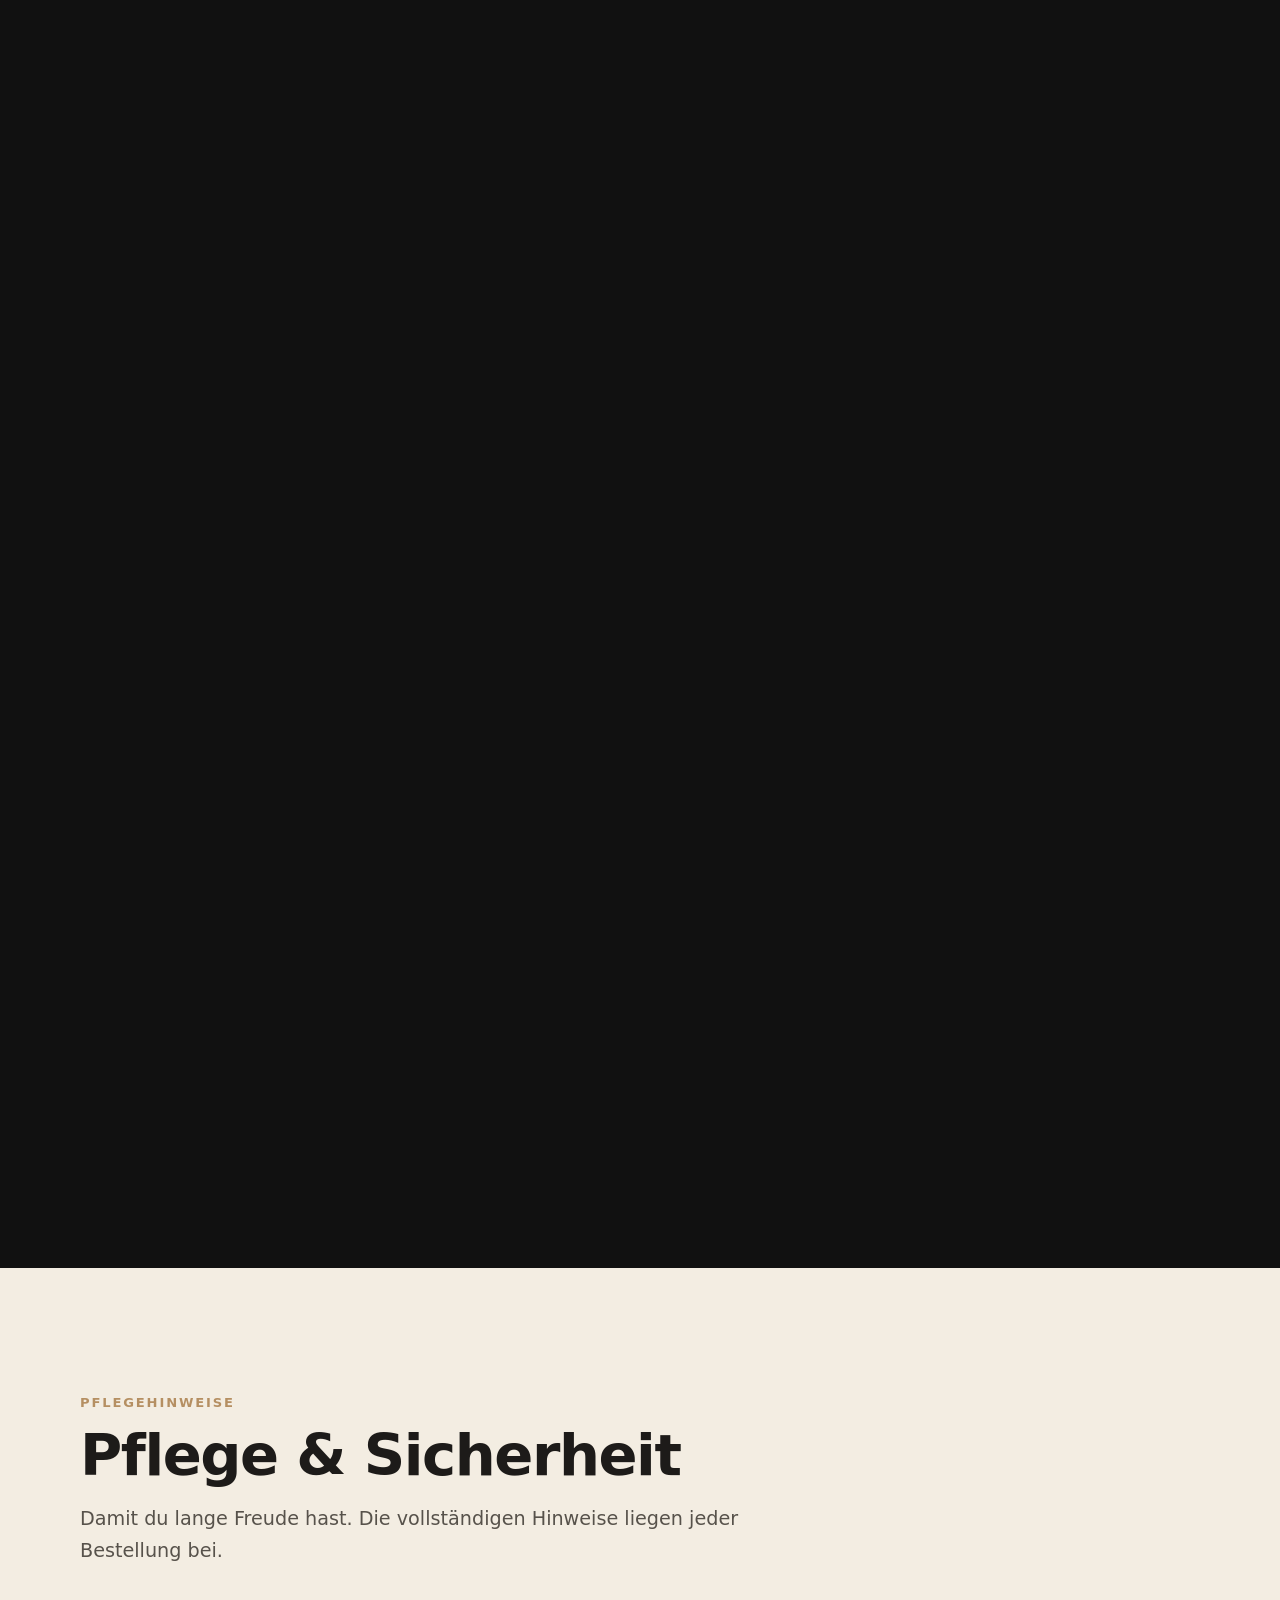
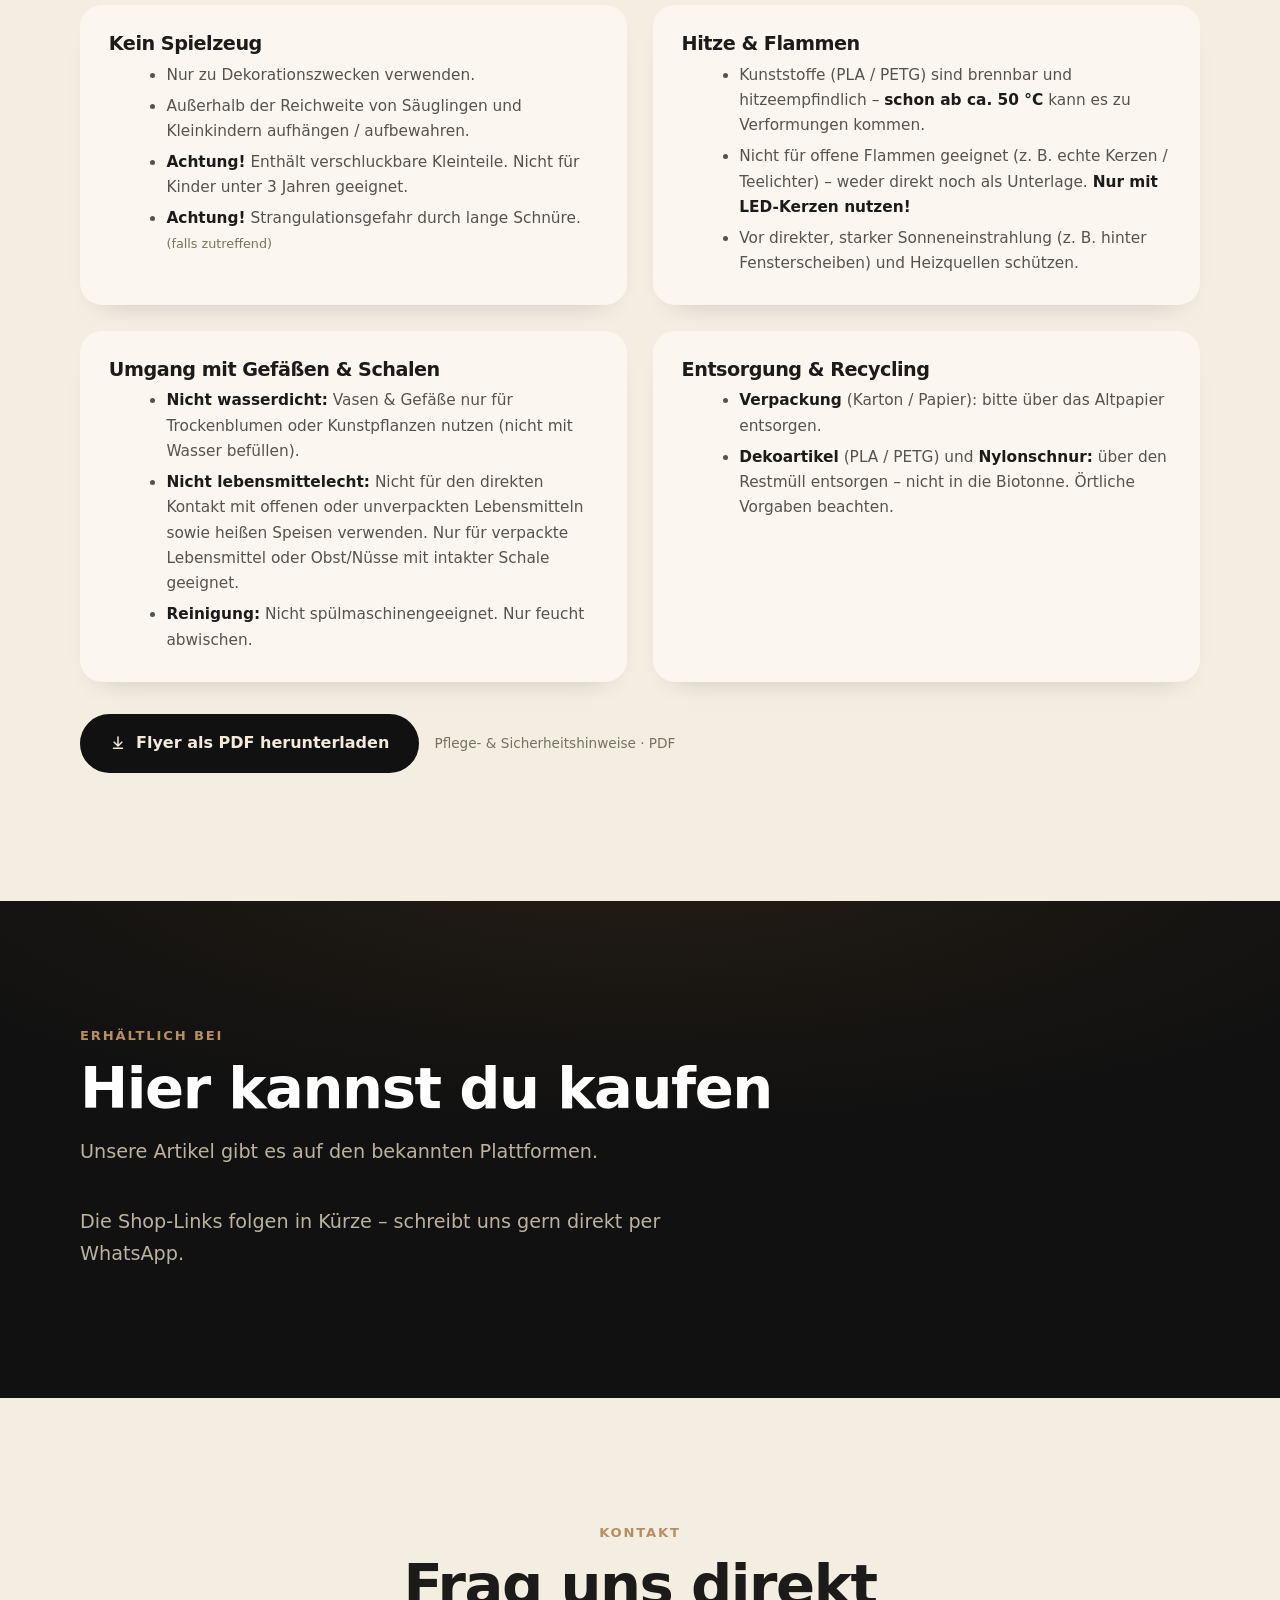
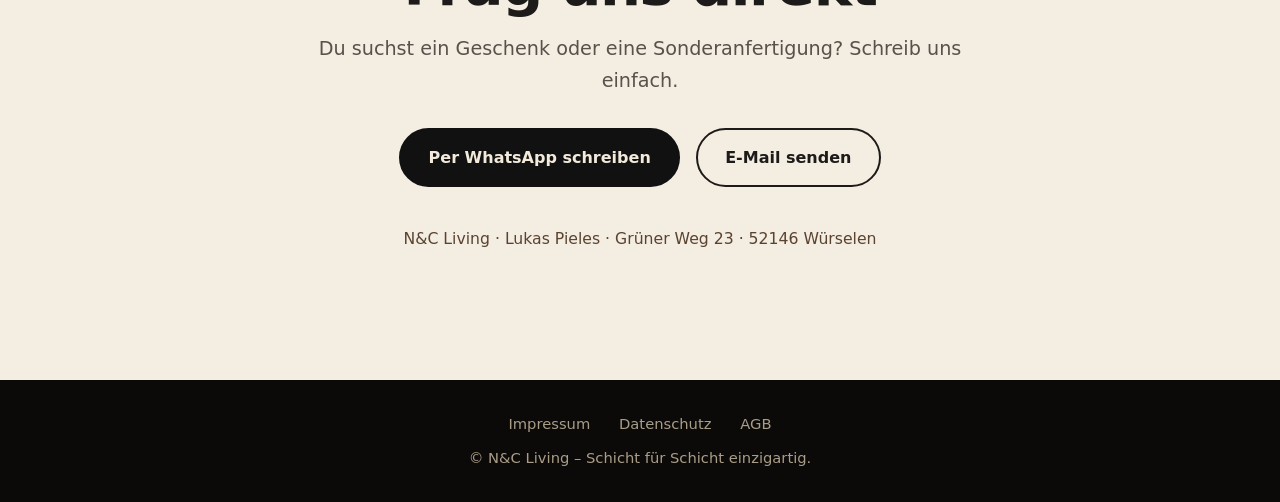
==== commit a5f945ab: "Add files via upload" ====
--- a/index.html
+++ b/index.html
@@ -78,9 +78,11 @@
 </section>
 
 <section id="pflege"><div class="wrap"><p class="eyebrow rv">Pflegehinweise</p><h2 class="rv">Pflege &amp; Sicherheit</h2><p class="lead rv">Damit du lange Freude hast. Die vollständigen Hinweise liegen jeder Bestellung bei.</p>
-<div class="care"><div class="rv"><h3>Kein Spielzeug</h3><ul><li>Nur zur Dekoration verwenden.</li><li>Außerhalb der Reichweite von Säuglingen und Kleinkindern aufbewahren.</li></ul></div>
-<div class="rv"><h3>Hitze &amp; Flammen</h3><ul><li>Verformung ab ca. 50 °C.</li><li>Keine echten Kerzen, nur LED-Kerzen verwenden.</li><li>Vor starker Sonne und Heizquellen schützen.</li></ul></div>
-<div class="rv"><h3>Gefäße &amp; Schalen</h3><ul><li>Nicht wasserdicht: nur für Trockenblumen oder Kunstpflanzen.</li><li>Nicht lebensmittelecht.</li><li>Nur feucht abwischen.</li></ul></div></div></div></section>
+<div class="care"><div class="rv"><h3>Kein Spielzeug</h3><ul><li>Nur zu Dekorationszwecken verwenden.</li><li>Außerhalb der Reichweite von Säuglingen und Kleinkindern aufhängen / aufbewahren.</li><li><strong>Achtung!</strong> Enthält verschluckbare Kleinteile. Nicht für Kinder unter 3 Jahren geeignet.</li><li><strong>Achtung!</strong> Strangulationsgefahr durch lange Schnüre. <small>(falls zutreffend)</small></li></ul></div>
+<div class="rv"><h3>Hitze &amp; Flammen</h3><ul><li>Kunststoffe (PLA / PETG) sind brennbar und hitzeempfindlich – <strong>schon ab ca. 50&nbsp;°C</strong> kann es zu Verformungen kommen.</li><li>Nicht für offene Flammen geeignet (z.&nbsp;B. echte Kerzen / Teelichter) – weder direkt noch als Unterlage. <strong>Nur mit LED-Kerzen nutzen!</strong></li><li>Vor direkter, starker Sonneneinstrahlung (z.&nbsp;B. hinter Fensterscheiben) und Heizquellen schützen.</li></ul></div>
+<div class="rv"><h3>Umgang mit Gefäßen &amp; Schalen</h3><ul><li><strong>Nicht wasserdicht:</strong> Vasen &amp; Gefäße nur für Trockenblumen oder Kunstpflanzen nutzen (nicht mit Wasser befüllen).</li><li><strong>Nicht lebensmittelecht:</strong> Nicht für den direkten Kontakt mit offenen oder unverpackten Lebensmitteln sowie heißen Speisen verwenden. Nur für verpackte Lebensmittel oder Obst/Nüsse mit intakter Schale geeignet.</li><li><strong>Reinigung:</strong> Nicht spülmaschinengeeignet. Nur feucht abwischen.</li></ul></div>
+<div class="rv"><h3>Entsorgung &amp; Recycling</h3><ul><li><strong>Verpackung</strong> (Karton / Papier): bitte über das Altpapier entsorgen.</li><li><strong>Dekoartikel</strong> (PLA / PETG) und <strong>Nylonschnur:</strong> über den Restmüll entsorgen – nicht in die Biotonne. Örtliche Vorgaben beachten.</li></ul></div></div>
+<div class="care-dl rv"><a class="btn" href="NC_Living_Sicherheitshinweise.pdf" download><svg viewBox="0 0 24 24" aria-hidden="true"><path d="M12 3a1 1 0 0 1 1 1v9.6l3.3-3.3a1 1 0 1 1 1.4 1.4l-5 5a1 1 0 0 1-1.4 0l-5-5a1 1 0 1 1 1.4-1.4l3.3 3.3V4a1 1 0 0 1 1-1ZM5 19a1 1 0 0 1 1-1h12a1 1 0 1 1 0 2H6a1 1 0 0 1-1-1Z"/></svg>Flyer als PDF herunterladen</a><span>Pflege- &amp; Sicherheitshinweise · PDF</span></div></div></section>
 
 <section id="kaufen" class="dark"><div class="wrap"><p class="eyebrow rv">Erhältlich bei</p><h2 class="rv">Hier kannst du kaufen</h2><p class="lead rv">Unsere Artikel gibt es auf den bekannten Plattformen.</p><div class="shops" id="shops"></div></div></section>
 
--- a/style.css
+++ b/style.css
@@ -130,9 +130,10 @@
 .step.in .layers i:nth-child(1){animation-delay:.1s}.step.in .layers i:nth-child(2){animation-delay:.22s}.step.in .layers i:nth-child(3){animation-delay:.34s}.step.in .layers i:nth-child(4){animation-delay:.46s}.step.in .layers i:nth-child(5){animation-delay:.58s}
 @keyframes grow{from{width:0}}
 /* Pflege */
-.care{display:grid;grid-template-columns:repeat(auto-fit,minmax(260px,1fr));gap:1.6rem;margin-top:2.4rem}
+.care{display:grid;grid-template-columns:1fr;gap:1.6rem;margin-top:2.4rem}
+@media(min-width:760px){.care{grid-template-columns:repeat(2,1fr)}}
 .care div{padding:1.8rem;border-radius:var(--r);background:#fbf7f0;box-shadow:0 14px 28px -22px rgba(30,25,20,.3)}
-.care h3{font-size:1.2rem;margin-bottom:.5rem}.care li{margin:.35rem 0 0 1.1rem;font-size:.96rem;color:#57524b}
+.care h3{font-size:1.2rem;margin-bottom:.5rem}.care strong{color:var(--ink)}.care small{color:#78715f}.care li{margin:.35rem 0 0 1.1rem;font-size:.96rem;color:#57524b}
 /* Kaufen & Kontakt */
 .shops{display:grid;grid-template-columns:repeat(auto-fit,minmax(230px,1fr));gap:1.4rem;margin-top:2.4rem}
 .shop{display:block;padding:1.9rem;background:rgba(255,255,255,.05);border:1px solid rgba(255,255,255,.1);text-decoration:none;transition:.3s;border-radius:var(--r)}
@@ -146,3 +147,5 @@
 .doc{width:min(780px,90%);margin:auto;padding:8rem 0 4rem}.doc h1{font-size:2.6rem;margin-bottom:1.5rem}.doc p{margin:.7rem 0}.doc h2,.doc h3{font-size:1.4rem;margin:1.8rem 0 .4rem}.doc a{color:var(--brown)}.legal{background:var(--cream)}.legal .foot{margin-top:2rem}
 @media(max-width:800px){.bar nav{display:none}.step .num{font-size:4rem}}
 @media(prefers-reduced-motion:reduce){*{animation:none!important;transition:none!important}.rv{opacity:1;translate:0}.aura,.printer-anim{display:none}}
+
+.care-dl{display:flex;align-items:center;gap:1rem;flex-wrap:wrap;margin-top:2rem}.care-dl .btn{display:inline-flex;align-items:center;gap:.55rem}.care-dl svg{width:18px;height:18px;fill:currentColor}.care-dl span{font-size:.85rem;color:#78715f}
